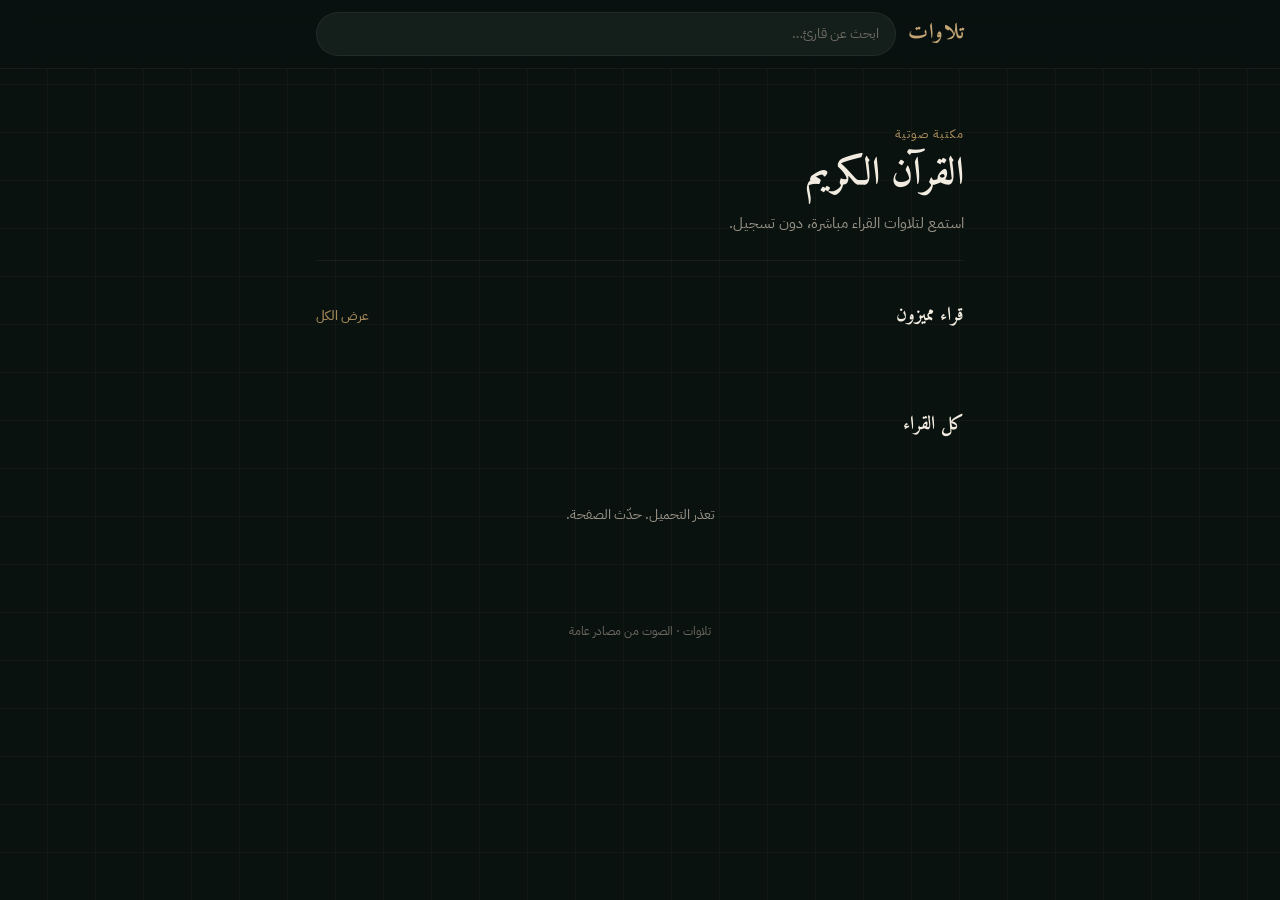
==== index.html @ 04761e1a "Add download for surahs and current track in player dock" ====
<!DOCTYPE html>
<html lang="ar" dir="rtl">
<head>
  <meta charset="UTF-8" />
  <meta name="viewport" content="width=device-width, initial-scale=1, viewport-fit=cover" />
  <title>تلاوات</title>
  <meta name="description" content="تلاوات القرآن الكريم بأصوات القراء" />
  <meta name="theme-color" content="#0a1210" />
  <meta name="apple-mobile-web-app-capable" content="yes" />
  <link rel="preconnect" href="https://fonts.googleapis.com" />
  <link rel="preconnect" href="https://fonts.gstatic.com" crossorigin />
  <link href="https://fonts.googleapis.com/css2?family=Amiri:wght@400;700&family=IBM+Plex+Sans+Arabic:wght@400;500;600;700&display=swap" rel="stylesheet" />
  <link rel="stylesheet" href="styles.css" />
</head>
<body>
  <div class="pattern" aria-hidden="true"></div>

  <header class="top">
    <div class="top-inner">
      <a class="brand" href="index.html">تلاوات</a>
      <form class="top-search" id="search-form" action="#" onsubmit="return false;">
        <input id="q" type="search" placeholder="ابحث عن قارئ…" autocomplete="off" enterkeyhint="search" />
      </form>
    </div>
  </header>

  <main class="wrap">
    <section class="intro">
      <p class="eyebrow">مكتبة صوتية</p>
      <h1>القرآن الكريم</h1>
      <p class="lede">استمع لتلاوات القراء مباشرة، دون تسجيل.</p>
    </section>

    <section class="section" id="sheikhs">
      <div class="section-head">
        <h2>قراء مميزون</h2>
        <a class="more" href="#all">عرض الكل</a>
      </div>
      <div class="reciters-row" id="famous-row"></div>
    </section>

    <section class="section section-all" id="all">
      <div class="section-head">
        <h2>كل القراء</h2>
        <span class="count" id="result-count"></span>
      </div>
      <div id="letters" class="letters"></div>
      <div id="grid" class="grid"></div>
      <p id="empty" class="empty" hidden>لا يوجد قارئ بهذا الاسم.</p>
      <p id="loading" class="loading">جارٍ التحميل…</p>
    </section>
  </main>

  <footer class="foot">
    <p>تلاوات · الصوت من مصادر عامة</p>
  </footer>

  <nav class="bottom-nav" aria-label="التنقل">
    <a href="index.html" class="on">الرئيسية</a>
    <a href="#sheikhs">المشايخ</a>
    <a href="#all">القراء</a>
  </nav>

  <div class="dock" id="dock" hidden>
    <div class="dock-inner">
      <div class="dock-info">
        <div class="dock-meta">
          <strong id="dock-title">—</strong>
          <span id="dock-sub">—</span>
        </div>
        <button type="button" id="dock-close" class="dock-x" aria-label="إغلاق">×</button>
      </div>
      <input id="dock-seek" type="range" min="0" max="1000" value="0" aria-label="التقدم" />
      <div class="dock-times">
        <span id="dock-cur">٠:٠٠</span>
        <span id="dock-dur">٠:٠٠</span>
      </div>
      <div class="dock-controls">
        <button type="button" id="dock-dl" aria-label="تنزيل" title="تنزيل">↓</button>
        <button type="button" id="dock-prev" aria-label="السابق">‹</button>
        <button type="button" id="dock-play" class="dock-play" aria-label="تشغيل">▶</button>
        <button type="button" id="dock-next" aria-label="التالي">›</button>
      </div>
    </div>
  </div>

  <script src="app.js"></script>
</body>
</html>
---- styles.css ----
/* ─────────────────────────────────────────────
   تلاوات — نظام التصميم
   خلفية فحمية زمردية · ذهب مطفي · عاجي دافئ
───────────────────────────────────────────── */
:root {
  --bg: #0a1210;
  --bg-elevated: #0f1815;
  --surface: #141f1b;
  --surface-hover: #1a2822;
  --line: rgba(196, 165, 116, 0.12);
  --line-soft: rgba(242, 235, 224, 0.06);

  --text: #f2ebe0;
  --text-muted: #9a9488;
  --text-faint: #6e6a62;

  --gold: #c4a574;
  --gold-soft: #a68958;
  --gold-dim: rgba(196, 165, 116, 0.16);
  --gold-glow: rgba(196, 165, 116, 0.28);

  --success: #3d8b6e;

  --space-1: 4px;
  --space-2: 8px;
  --space-3: 12px;
  --space-4: 16px;
  --space-5: 24px;
  --space-6: 32px;
  --space-7: 48px;

  --radius-sm: 6px;
  --radius: 10px;
  --radius-lg: 14px;
  --radius-full: 999px;

  --font-display: "Amiri", "Times New Roman", serif;
  --font-body: "IBM Plex Sans Arabic", "Segoe UI", Tahoma, sans-serif;

  --max: 680px;
  --ease: cubic-bezier(0.25, 0.1, 0.25, 1);
  --dur: 0.22s;
}

*, *::before, *::after { box-sizing: border-box; margin: 0; padding: 0; }
html { scroll-behavior: smooth; }
body {
  font-family: var(--font-body);
  background: var(--bg);
  color: var(--text);
  line-height: 1.55;
  min-height: 100vh;
  padding-bottom: 76px;
  -webkit-font-smoothing: antialiased;
  -webkit-tap-highlight-color: transparent;
}
a { color: inherit; text-decoration: none; }
button, input { font: inherit; color: inherit; }
img { max-width: 100%; display: block; }
button { cursor: pointer; }

.pattern {
  position: fixed;
  inset: 0;
  pointer-events: none;
  z-index: 0;
  opacity: 0.045;
  background-image:
    repeating-linear-gradient(
      0deg,
      transparent,
      transparent 47px,
      var(--gold) 47px,
      var(--gold) 48px
    ),
    repeating-linear-gradient(
      90deg,
      transparent,
      transparent 47px,
      var(--gold) 47px,
      var(--gold) 48px
    );
}

.top {
  position: sticky;
  top: 0;
  z-index: 50;
  background: rgba(10, 18, 16, 0.88);
  backdrop-filter: blur(14px);
  -webkit-backdrop-filter: blur(14px);
  border-bottom: 1px solid var(--line-soft);
}
.top-inner {
  max-width: var(--max);
  margin: 0 auto;
  padding: var(--space-3) var(--space-4);
  display: flex;
  align-items: center;
  gap: var(--space-3);
  position: relative;
  z-index: 1;
}
.brand {
  font-family: var(--font-display);
  font-size: 1.35rem;
  font-weight: 700;
  color: var(--gold);
  letter-spacing: 0.02em;
  flex-shrink: 0;
  transition: color var(--dur) var(--ease);
}
.brand:hover { color: var(--text); }

.top-search { flex: 1; min-width: 0; }
.top-search input {
  width: 100%;
  background: var(--surface);
  border: 1px solid var(--line-soft);
  border-radius: var(--radius-full);
  padding: 10px 16px;
  font-size: 0.88rem;
  outline: none;
  color: var(--text);
  transition: border-color var(--dur) var(--ease);
}
.top-search input::placeholder { color: var(--text-faint); }
.top-search input:focus {
  border-color: var(--gold-soft);
}

.wrap {
  max-width: var(--max);
  margin: 0 auto;
  padding: 0 var(--space-4);
  position: relative;
  z-index: 1;
}

.intro {
  padding: var(--space-7) 0 var(--space-5);
  border-bottom: 1px solid var(--line-soft);
  margin-bottom: var(--space-2);
}
.eyebrow {
  font-size: 0.75rem;
  font-weight: 500;
  letter-spacing: 0.08em;
  color: var(--gold-soft);
  margin-bottom: var(--space-2);
  text-transform: uppercase;
}
.intro h1 {
  font-family: var(--font-display);
  font-size: clamp(1.85rem, 6vw, 2.4rem);
  font-weight: 700;
  line-height: 1.25;
  color: var(--text);
  margin-bottom: var(--space-3);
}
.lede {
  font-size: 0.95rem;
  color: var(--text-muted);
  max-width: 22rem;
  line-height: 1.6;
}

.section {
  padding: var(--space-6) 0 var(--space-4);
}
.section-head {
  display: flex;
  align-items: baseline;
  justify-content: space-between;
  gap: var(--space-3);
  margin-bottom: var(--space-4);
}
.section-head h2 {
  font-family: var(--font-display);
  font-size: 1.2rem;
  font-weight: 700;
  color: var(--text);
}
.section-head .more {
  font-size: 0.8rem;
  font-weight: 500;
  color: var(--gold-soft);
  border-bottom: 1px solid transparent;
  transition: border-color var(--dur) var(--ease), color var(--dur) var(--ease);
}
.section-head .more:hover {
  color: var(--gold);
  border-bottom-color: var(--gold);
}
.section-head .count {
  font-size: 0.8rem;
  color: var(--text-faint);
  font-weight: 500;
}

.reciters-row {
  display: flex;
  gap: var(--space-4);
  overflow-x: auto;
  padding: var(--space-1) 0 var(--space-3);
  -webkit-overflow-scrolling: touch;
  scrollbar-width: none;
}
.reciters-row::-webkit-scrollbar { display: none; }

.reciter-card {
  flex: 0 0 auto;
  width: 96px;
  text-align: center;
  transition: transform var(--dur) var(--ease);
}
.reciter-card:hover { transform: translateY(-2px); }

.reciter-avatar {
  width: 80px;
  height: 80px;
  border-radius: 50%;
  margin: 0 auto var(--space-2);
  overflow: hidden;
  background: var(--surface);
  border: 1.5px solid var(--line);
  box-shadow: 0 0 0 3px var(--gold-dim);
}
.reciter-avatar img {
  width: 100%;
  height: 100%;
  object-fit: cover;
}
.reciter-card strong {
  display: block;
  font-size: 0.78rem;
  font-weight: 600;
  line-height: 1.3;
  color: var(--text);
}
.reciter-card span {
  display: block;
  font-size: 0.68rem;
  color: var(--text-faint);
  margin-top: 2px;
}
.play-mini { display: none; }

.grid {
  display: flex;
  flex-direction: column;
  gap: 1px;
}
.card {
  display: flex;
  align-items: center;
  gap: var(--space-3);
  padding: var(--space-3) var(--space-2);
  border-radius: var(--radius);
  transition: background var(--dur) var(--ease);
}
.card:hover,
.card:active {
  background: var(--surface);
}
.card-avatar {
  width: 46px;
  height: 46px;
  border-radius: 50%;
  overflow: hidden;
  flex-shrink: 0;
  background: var(--surface);
  border: 1px solid var(--line);
}
.card-avatar img {
  width: 100%;
  height: 100%;
  object-fit: cover;
}
.card strong {
  display: block;
  font-size: 0.92rem;
  font-weight: 600;
  line-height: 1.3;
  color: var(--text);
}
.card span {
  font-size: 0.74rem;
  color: var(--text-faint);
}

.letters {
  display: flex;
  flex-wrap: wrap;
  gap: var(--space-1);
  margin-bottom: var(--space-4);
}
.letters button {
  min-width: 34px;
  height: 34px;
  padding: 0 10px;
  border-radius: var(--radius-sm);
  border: 0;
  background: transparent;
  color: var(--text-muted);
  font-size: 0.84rem;
  font-weight: 500;
  transition: background var(--dur) var(--ease), color var(--dur) var(--ease);
}
.letters button.on {
  background: var(--gold-dim);
  color: var(--gold);
}
.letters button:hover:not(.on) {
  background: var(--surface);
  color: var(--text);
}

.foot {
  text-align: center;
  padding: var(--space-7) var(--space-4) var(--space-5);
  color: var(--text-faint);
  font-size: 0.76rem;
  position: relative;
  z-index: 1;
}

.bottom-nav {
  position: fixed;
  inset-inline: 0;
  bottom: 0;
  z-index: 40;
  display: flex;
  background: rgba(10, 18, 16, 0.94);
  backdrop-filter: blur(14px);
  -webkit-backdrop-filter: blur(14px);
  border-top: 1px solid var(--line-soft);
  padding: 10px 0 max(10px, env(safe-area-inset-bottom));
}
.bottom-nav a {
  flex: 1;
  text-align: center;
  font-size: 0.74rem;
  font-weight: 500;
  color: var(--text-faint);
  padding: 6px;
  transition: color var(--dur) var(--ease);
}
.bottom-nav a.on { color: var(--gold); }

.dock {
  position: fixed;
  inset-inline: 0;
  bottom: 0;
  z-index: 60;
  background: var(--bg-elevated);
  border-top: 1px solid var(--line);
  padding: var(--space-3) var(--space-4) max(var(--space-3), env(safe-area-inset-bottom));
}
.dock[hidden] { display: none !important; }
body.has-dock { padding-bottom: 148px; }
body.has-dock .bottom-nav { display: none; }

.dock-inner {
  max-width: 480px;
  margin: 0 auto;
  display: grid;
  gap: 6px;
}
.dock-info {
  display: flex;
  align-items: center;
  gap: var(--space-3);
}
.dock-meta { flex: 1; min-width: 0; }
.dock-meta strong {
  display: block;
  font-size: 0.88rem;
  font-weight: 600;
  white-space: nowrap;
  overflow: hidden;
  text-overflow: ellipsis;
  color: var(--text);
}
.dock-meta span {
  display: block;
  font-size: 0.72rem;
  color: var(--text-muted);
  white-space: nowrap;
  overflow: hidden;
  text-overflow: ellipsis;
}
.dock-x {
  width: 28px;
  height: 28px;
  border: 0;
  border-radius: 50%;
  background: var(--surface);
  color: var(--text-muted);
  font-size: 1rem;
  display: grid;
  place-items: center;
  transition: background var(--dur) var(--ease);
}
.dock-x:hover { background: var(--surface-hover); }

#dock-seek {
  width: 100%;
  height: 3px;
  border-radius: 2px;
  appearance: none;
  background: rgba(242, 235, 224, 0.1);
  outline: none;
  cursor: pointer;
}
#dock-seek::-webkit-slider-thumb {
  appearance: none;
  width: 12px;
  height: 12px;
  border-radius: 50%;
  background: var(--gold);
  box-shadow: 0 0 0 3px var(--gold-dim);
}
.dock-times {
  display: flex;
  justify-content: space-between;
  font-size: 0.66rem;
  color: var(--text-faint);
}
.dock-controls {
  display: flex;
  align-items: center;
  justify-content: center;
  gap: 22px;
  padding-top: 2px;
}
.dock-controls button {
  width: 40px;
  height: 40px;
  border: 0;
  border-radius: 50%;
  background: transparent;
  color: var(--text);
  font-size: 1.25rem;
  display: grid;
  place-items: center;
  transition: color var(--dur) var(--ease);
}
.dock-controls button:hover { color: var(--gold); }
.dock-controls .dock-play {
  width: 50px;
  height: 50px;
  background: var(--gold);
  color: var(--bg);
  font-size: 1rem;
  font-weight: 700;
  box-shadow: 0 2px 12px var(--gold-glow);
}
.dock-controls .dock-play:hover {
  background: var(--text);
}

.loading, .empty {
  text-align: center;
  padding: var(--space-6) var(--space-3);
  color: var(--text-muted);
  font-size: 0.88rem;
}

body.page-reciter {
  background: var(--bg);
  color: var(--text);
  padding-bottom: 80px;
}
body.page-reciter .bottom-nav a.on { color: var(--gold); }

.profile-top {
  display: flex;
  align-items: center;
  justify-content: space-between;
  padding: var(--space-2) var(--space-3);
  position: sticky;
  top: 0;
  z-index: 40;
  background: linear-gradient(180deg, var(--bg) 55%, transparent);
}
.pt-btn {
  width: 38px;
  height: 38px;
  border-radius: 50%;
  border: 1px solid var(--line-soft);
  background: var(--surface);
  color: var(--text);
  font-size: 1.1rem;
  display: grid;
  place-items: center;
  transition: border-color var(--dur) var(--ease), background var(--dur) var(--ease);
  text-decoration: none;
}
.pt-btn:hover {
  border-color: var(--gold-soft);
  background: var(--surface-hover);
}

.profile-hero {
  text-align: center;
  padding: var(--space-2) var(--space-5) var(--space-5);
  position: relative;
  z-index: 1;
}
.profile-photo {
  width: 128px;
  height: 128px;
  border-radius: 50%;
  margin: 0 auto var(--space-4);
  overflow: hidden;
  background: var(--surface);
  border: 2px solid var(--line);
  box-shadow: 0 0 0 4px var(--gold-dim);
}
.profile-photo img {
  width: 100%;
  height: 100%;
  object-fit: cover;
}
.profile-hero h1 {
  font-family: var(--font-display);
  font-size: 1.5rem;
  font-weight: 700;
  color: var(--text);
  margin-bottom: 6px;
  letter-spacing: -0.01em;
}
.profile-country {
  display: inline-flex;
  align-items: center;
  gap: 6px;
  font-size: 0.84rem;
  color: var(--text-muted);
  margin-bottom: var(--space-4);
}
.profile-country .dot {
  width: 7px;
  height: 7px;
  border-radius: 50%;
  background: var(--success);
  box-shadow: 0 0 0 3px rgba(61, 139, 110, 0.25);
}

.profile-actions {
  display: flex;
  align-items: center;
  justify-content: center;
  gap: var(--space-4);
  margin-bottom: var(--space-4);
}
.pa-btn {
  width: 44px;
  height: 44px;
  border-radius: 50%;
  border: 1px solid var(--line);
  background: transparent;
  color: var(--text-muted);
  font-size: 1.05rem;
  display: grid;
  place-items: center;
  transition: border-color var(--dur) var(--ease), color var(--dur) var(--ease), background var(--dur) var(--ease);
}
.pa-btn:hover {
  border-color: var(--gold-soft);
  color: var(--gold);
}
.pa-btn.on {
  border-color: var(--gold);
  color: var(--gold);
  background: var(--gold-dim);
}
.pa-play {
  width: 56px;
  height: 56px;
  border-radius: 50%;
  border: 0;
  background: var(--gold);
  color: var(--bg);
  font-size: 1.15rem;
  font-weight: 700;
  display: grid;
  place-items: center;
  box-shadow: 0 2px 16px var(--gold-glow);
  transition: background var(--dur) var(--ease), transform var(--dur) var(--ease);
}
.pa-play:hover {
  background: var(--text);
  transform: scale(1.04);
}
.pa-play.playing {
  background: var(--text);
  color: var(--bg);
}

.profile-bio {
  font-size: 0.84rem;
  color: var(--text-muted);
  line-height: 1.6;
  max-width: 280px;
  margin: 0 auto var(--space-3);
}
.profile-stats {
  font-size: 0.86rem;
  font-weight: 600;
  color: var(--text);
  letter-spacing: 0.01em;
}

.profile-list {
  max-width: 480px;
  margin: 0 auto;
  padding: var(--space-2) var(--space-3) var(--space-6);
  position: relative;
  z-index: 1;
}
.surah-rows {
  display: flex;
  flex-direction: column;
}
.surah-row {
  display: grid;
  grid-template-columns: 36px 1fr auto;
  align-items: center;
  gap: var(--space-3);
  padding: 13px 10px;
  border-radius: var(--radius);
  background: transparent;
  border: 0;
  width: 100%;
  text-align: start;
  color: inherit;
  transition: background var(--dur) var(--ease);
}
.surah-row:hover,
.surah-row.on {
  background: var(--surface);
}
.surah-row .sr-num {
  font-size: 0.86rem;
  font-weight: 500;
  color: var(--text-faint);
  text-align: center;
  font-variant-numeric: tabular-nums;
}
.surah-row.on .sr-num { color: var(--gold); }
.surah-row .sr-body strong {
  display: block;
  font-size: 0.94rem;
  font-weight: 600;
  color: var(--text);
}
.surah-row .sr-body em {
  display: block;
  font-style: normal;
  font-size: 0.74rem;
  color: var(--text-faint);
  margin-top: 2px;
}
.surah-row .sr-actions {
  display: flex;
  align-items: center;
}
.surah-row .sr-dl,
.surah-row .sr-more {
  width: 28px;
  height: 28px;
  border: 0;
  border-radius: 50%;
  background: transparent;
  color: var(--text-faint);
  font-size: 0.9rem;
  display: grid;
  place-items: center;
}

@media (min-width: 720px) {
  .bottom-nav { display: none; }
  body { padding-bottom: var(--space-6); }
  body.has-dock { padding-bottom: 130px; }
  .intro { padding-top: 56px; }
  .profile-photo { width: 144px; height: 144px; }
  .profile-hero h1 { font-size: 1.7rem; }
}
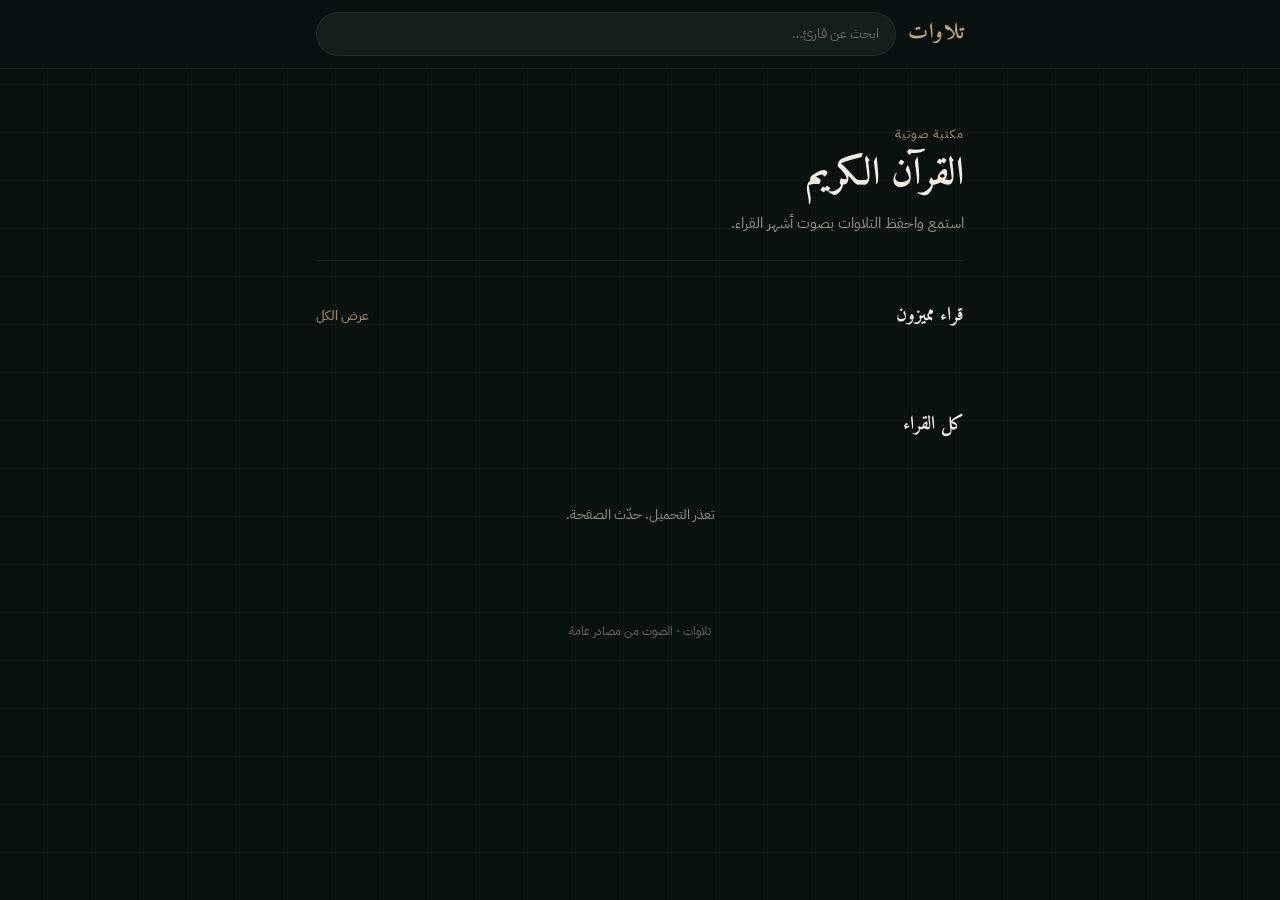
==== commit ccccb241: "Polish: tighter spacing, resume last track, refined dock and profile" ====
--- a/index.html
+++ b/index.html
@@ -28,7 +28,7 @@
     <section class="intro">
       <p class="eyebrow">مكتبة صوتية</p>
       <h1>القرآن الكريم</h1>
-      <p class="lede">استمع لتلاوات القراء مباشرة، دون تسجيل.</p>
+      <p class="lede">استمع واحفظ التلاوات بصوت أشهر القراء.</p>
     </section>
 
     <section class="section" id="sheikhs">
--- a/styles.css
+++ b/styles.css
@@ -9,18 +9,14 @@
   --surface-hover: #1a2822;
   --line: rgba(196, 165, 116, 0.12);
   --line-soft: rgba(242, 235, 224, 0.06);
-
   --text: #f2ebe0;
   --text-muted: #9a9488;
   --text-faint: #6e6a62;
-
   --gold: #c4a574;
   --gold-soft: #a68958;
   --gold-dim: rgba(196, 165, 116, 0.16);
   --gold-glow: rgba(196, 165, 116, 0.28);
-
   --success: #3d8b6e;
-
   --space-1: 4px;
   --space-2: 8px;
   --space-3: 12px;
@@ -28,15 +24,12 @@
   --space-5: 24px;
   --space-6: 32px;
   --space-7: 48px;
-
   --radius-sm: 6px;
   --radius: 10px;
   --radius-lg: 14px;
   --radius-full: 999px;
-
   --font-display: "Amiri", "Times New Roman", serif;
   --font-body: "IBM Plex Sans Arabic", "Segoe UI", Tahoma, sans-serif;
-
   --max: 680px;
   --ease: cubic-bezier(0.25, 0.1, 0.25, 1);
   --dur: 0.22s;
@@ -60,623 +53,144 @@
 button { cursor: pointer; }
 
 .pattern {
-  position: fixed;
-  inset: 0;
-  pointer-events: none;
-  z-index: 0;
-  opacity: 0.045;
+  position: fixed; inset: 0; pointer-events: none; z-index: 0; opacity: 0.045;
   background-image:
-    repeating-linear-gradient(
-      0deg,
-      transparent,
-      transparent 47px,
-      var(--gold) 47px,
-      var(--gold) 48px
-    ),
-    repeating-linear-gradient(
-      90deg,
-      transparent,
-      transparent 47px,
-      var(--gold) 47px,
-      var(--gold) 48px
-    );
+    repeating-linear-gradient(0deg, transparent, transparent 47px, var(--gold) 47px, var(--gold) 48px),
+    repeating-linear-gradient(90deg, transparent, transparent 47px, var(--gold) 47px, var(--gold) 48px);
 }
 
 .top {
-  position: sticky;
-  top: 0;
-  z-index: 50;
+  position: sticky; top: 0; z-index: 50;
   background: rgba(10, 18, 16, 0.88);
-  backdrop-filter: blur(14px);
-  -webkit-backdrop-filter: blur(14px);
+  backdrop-filter: blur(14px); -webkit-backdrop-filter: blur(14px);
   border-bottom: 1px solid var(--line-soft);
 }
 .top-inner {
-  max-width: var(--max);
-  margin: 0 auto;
+  max-width: var(--max); margin: 0 auto;
   padding: var(--space-3) var(--space-4);
-  display: flex;
-  align-items: center;
-  gap: var(--space-3);
-  position: relative;
-  z-index: 1;
+  display: flex; align-items: center; gap: var(--space-3);
+  position: relative; z-index: 1;
 }
 .brand {
-  font-family: var(--font-display);
-  font-size: 1.35rem;
-  font-weight: 700;
-  color: var(--gold);
-  letter-spacing: 0.02em;
-  flex-shrink: 0;
+  font-family: var(--font-display); font-size: 1.35rem; font-weight: 700;
+  color: var(--gold); letter-spacing: 0.02em; flex-shrink: 0;
   transition: color var(--dur) var(--ease);
 }
 .brand:hover { color: var(--text); }
-
 .top-search { flex: 1; min-width: 0; }
 .top-search input {
-  width: 100%;
-  background: var(--surface);
-  border: 1px solid var(--line-soft);
-  border-radius: var(--radius-full);
-  padding: 10px 16px;
-  font-size: 0.88rem;
-  outline: none;
-  color: var(--text);
-  transition: border-color var(--dur) var(--ease);
+  width: 100%; background: var(--surface); border: 1px solid var(--line-soft);
+  border-radius: var(--radius-full); padding: 10px 16px; font-size: 0.88rem;
+  outline: none; color: var(--text); transition: border-color var(--dur) var(--ease);
 }
 .top-search input::placeholder { color: var(--text-faint); }
-.top-search input:focus {
-  border-color: var(--gold-soft);
-}
-
-.wrap {
-  max-width: var(--max);
-  margin: 0 auto;
-  padding: 0 var(--space-4);
-  position: relative;
-  z-index: 1;
-}
-
-.intro {
-  padding: var(--space-7) 0 var(--space-5);
-  border-bottom: 1px solid var(--line-soft);
-  margin-bottom: var(--space-2);
-}
-.eyebrow {
-  font-size: 0.75rem;
-  font-weight: 500;
-  letter-spacing: 0.08em;
-  color: var(--gold-soft);
-  margin-bottom: var(--space-2);
-  text-transform: uppercase;
-}
-.intro h1 {
-  font-family: var(--font-display);
-  font-size: clamp(1.85rem, 6vw, 2.4rem);
-  font-weight: 700;
-  line-height: 1.25;
-  color: var(--text);
-  margin-bottom: var(--space-3);
-}
-.lede {
-  font-size: 0.95rem;
-  color: var(--text-muted);
-  max-width: 22rem;
-  line-height: 1.6;
-}
-
-.section {
-  padding: var(--space-6) 0 var(--space-4);
-}
-.section-head {
-  display: flex;
-  align-items: baseline;
-  justify-content: space-between;
-  gap: var(--space-3);
-  margin-bottom: var(--space-4);
-}
-.section-head h2 {
-  font-family: var(--font-display);
-  font-size: 1.2rem;
-  font-weight: 700;
-  color: var(--text);
-}
-.section-head .more {
-  font-size: 0.8rem;
-  font-weight: 500;
-  color: var(--gold-soft);
-  border-bottom: 1px solid transparent;
-  transition: border-color var(--dur) var(--ease), color var(--dur) var(--ease);
-}
-.section-head .more:hover {
-  color: var(--gold);
-  border-bottom-color: var(--gold);
-}
-.section-head .count {
-  font-size: 0.8rem;
-  color: var(--text-faint);
-  font-weight: 500;
-}
-
-.reciters-row {
-  display: flex;
-  gap: var(--space-4);
-  overflow-x: auto;
-  padding: var(--space-1) 0 var(--space-3);
-  -webkit-overflow-scrolling: touch;
-  scrollbar-width: none;
-}
+.top-search input:focus { border-color: var(--gold-soft); }
+
+.wrap { max-width: var(--max); margin: 0 auto; padding: 0 var(--space-4); position: relative; z-index: 1; }
+.intro { padding: var(--space-7) 0 var(--space-5); border-bottom: 1px solid var(--line-soft); margin-bottom: var(--space-2); }
+.eyebrow { font-size: 0.75rem; font-weight: 500; letter-spacing: 0.08em; color: var(--gold-soft); margin-bottom: var(--space-2); text-transform: uppercase; }
+.intro h1 { font-family: var(--font-display); font-size: clamp(1.85rem, 6vw, 2.4rem); font-weight: 700; line-height: 1.25; color: var(--text); margin-bottom: var(--space-3); }
+.lede { font-size: 0.95rem; color: var(--text-muted); max-width: 22rem; line-height: 1.6; }
+
+.section { padding: var(--space-6) 0 var(--space-4); }
+.section-head { display: flex; align-items: baseline; justify-content: space-between; gap: var(--space-3); margin-bottom: var(--space-4); }
+.section-head h2 { font-family: var(--font-display); font-size: 1.2rem; font-weight: 700; color: var(--text); }
+.section-head .more { font-size: 0.8rem; font-weight: 500; color: var(--gold-soft); border-bottom: 1px solid transparent; transition: border-color var(--dur) var(--ease), color var(--dur) var(--ease); }
+.section-head .more:hover { color: var(--gold); border-bottom-color: var(--gold); }
+.section-head .count { font-size: 0.8rem; color: var(--text-faint); font-weight: 500; }
+
+.reciters-row { display: flex; gap: var(--space-4); overflow-x: auto; padding: var(--space-1) 0 var(--space-3); -webkit-overflow-scrolling: touch; scrollbar-width: none; }
 .reciters-row::-webkit-scrollbar { display: none; }
-
-.reciter-card {
-  flex: 0 0 auto;
-  width: 96px;
-  text-align: center;
-  transition: transform var(--dur) var(--ease);
-}
+.reciter-card { flex: 0 0 auto; width: 96px; text-align: center; transition: transform var(--dur) var(--ease); }
 .reciter-card:hover { transform: translateY(-2px); }
-
-.reciter-avatar {
-  width: 80px;
-  height: 80px;
-  border-radius: 50%;
-  margin: 0 auto var(--space-2);
-  overflow: hidden;
-  background: var(--surface);
-  border: 1.5px solid var(--line);
-  box-shadow: 0 0 0 3px var(--gold-dim);
-}
-.reciter-avatar img {
-  width: 100%;
-  height: 100%;
-  object-fit: cover;
-}
-.reciter-card strong {
-  display: block;
-  font-size: 0.78rem;
-  font-weight: 600;
-  line-height: 1.3;
-  color: var(--text);
-}
-.reciter-card span {
-  display: block;
-  font-size: 0.68rem;
-  color: var(--text-faint);
-  margin-top: 2px;
-}
+.reciter-avatar { width: 80px; height: 80px; border-radius: 50%; margin: 0 auto var(--space-2); overflow: hidden; background: var(--surface); border: 1.5px solid var(--line); box-shadow: 0 0 0 3px var(--gold-dim); }
+.reciter-avatar img { width: 100%; height: 100%; object-fit: cover; }
+.reciter-card strong { display: block; font-size: 0.78rem; font-weight: 600; line-height: 1.3; color: var(--text); }
+.reciter-card span { display: block; font-size: 0.68rem; color: var(--text-faint); margin-top: 2px; }
 .play-mini { display: none; }
 
-.grid {
-  display: flex;
-  flex-direction: column;
-  gap: 1px;
-}
-.card {
-  display: flex;
-  align-items: center;
-  gap: var(--space-3);
-  padding: var(--space-3) var(--space-2);
-  border-radius: var(--radius);
-  transition: background var(--dur) var(--ease);
-}
-.card:hover,
-.card:active {
-  background: var(--surface);
-}
-.card-avatar {
-  width: 46px;
-  height: 46px;
-  border-radius: 50%;
-  overflow: hidden;
-  flex-shrink: 0;
-  background: var(--surface);
-  border: 1px solid var(--line);
-}
-.card-avatar img {
-  width: 100%;
-  height: 100%;
-  object-fit: cover;
-}
-.card strong {
-  display: block;
-  font-size: 0.92rem;
-  font-weight: 600;
-  line-height: 1.3;
-  color: var(--text);
-}
-.card span {
-  font-size: 0.74rem;
-  color: var(--text-faint);
-}
-
-.letters {
-  display: flex;
-  flex-wrap: wrap;
-  gap: var(--space-1);
-  margin-bottom: var(--space-4);
-}
-.letters button {
-  min-width: 34px;
-  height: 34px;
-  padding: 0 10px;
-  border-radius: var(--radius-sm);
-  border: 0;
-  background: transparent;
-  color: var(--text-muted);
-  font-size: 0.84rem;
-  font-weight: 500;
-  transition: background var(--dur) var(--ease), color var(--dur) var(--ease);
-}
-.letters button.on {
-  background: var(--gold-dim);
-  color: var(--gold);
-}
-.letters button:hover:not(.on) {
-  background: var(--surface);
-  color: var(--text);
-}
-
-.foot {
-  text-align: center;
-  padding: var(--space-7) var(--space-4) var(--space-5);
-  color: var(--text-faint);
-  font-size: 0.76rem;
-  position: relative;
-  z-index: 1;
-}
-
-.bottom-nav {
-  position: fixed;
-  inset-inline: 0;
-  bottom: 0;
-  z-index: 40;
-  display: flex;
-  background: rgba(10, 18, 16, 0.94);
-  backdrop-filter: blur(14px);
-  -webkit-backdrop-filter: blur(14px);
-  border-top: 1px solid var(--line-soft);
-  padding: 10px 0 max(10px, env(safe-area-inset-bottom));
-}
-.bottom-nav a {
-  flex: 1;
-  text-align: center;
-  font-size: 0.74rem;
-  font-weight: 500;
-  color: var(--text-faint);
-  padding: 6px;
-  transition: color var(--dur) var(--ease);
-}
+.grid { display: flex; flex-direction: column; gap: 1px; }
+.card { display: flex; align-items: center; gap: var(--space-3); padding: var(--space-3) var(--space-2); border-radius: var(--radius); transition: background var(--dur) var(--ease); }
+.card:hover, .card:active { background: var(--surface); }
+.card-avatar { width: 46px; height: 46px; border-radius: 50%; overflow: hidden; flex-shrink: 0; background: var(--surface); border: 1px solid var(--line); }
+.card-avatar img { width: 100%; height: 100%; object-fit: cover; }
+.card strong { display: block; font-size: 0.92rem; font-weight: 600; line-height: 1.3; color: var(--text); }
+.card span { font-size: 0.74rem; color: var(--text-faint); }
+
+.letters { display: flex; flex-wrap: wrap; gap: var(--space-1); margin-bottom: var(--space-4); }
+.letters button { min-width: 34px; height: 34px; padding: 0 10px; border-radius: var(--radius-sm); border: 0; background: transparent; color: var(--text-muted); font-size: 0.84rem; font-weight: 500; transition: background var(--dur) var(--ease), color var(--dur) var(--ease); }
+.letters button.on { background: var(--gold-dim); color: var(--gold); }
+.letters button:hover:not(.on) { background: var(--surface); color: var(--text); }
+
+.foot { text-align: center; padding: var(--space-7) var(--space-4) var(--space-5); color: var(--text-faint); font-size: 0.76rem; position: relative; z-index: 1; }
+
+.bottom-nav { position: fixed; inset-inline: 0; bottom: 0; z-index: 40; display: flex; background: rgba(10, 18, 16, 0.94); backdrop-filter: blur(14px); -webkit-backdrop-filter: blur(14px); border-top: 1px solid var(--line-soft); padding: 10px 0 max(10px, env(safe-area-inset-bottom)); }
+.bottom-nav a { flex: 1; text-align: center; font-size: 0.74rem; font-weight: 500; color: var(--text-faint); padding: 6px; transition: color var(--dur) var(--ease); }
 .bottom-nav a.on { color: var(--gold); }
 
-.dock {
-  position: fixed;
-  inset-inline: 0;
-  bottom: 0;
-  z-index: 60;
-  background: var(--bg-elevated);
-  border-top: 1px solid var(--line);
-  padding: var(--space-3) var(--space-4) max(var(--space-3), env(safe-area-inset-bottom));
-}
+.dock { position: fixed; inset-inline: 0; bottom: 0; z-index: 60; background: var(--bg-elevated); border-top: 1px solid var(--line); padding: var(--space-3) var(--space-4) max(var(--space-3), env(safe-area-inset-bottom)); }
 .dock[hidden] { display: none !important; }
 body.has-dock { padding-bottom: 148px; }
 body.has-dock .bottom-nav { display: none; }
-
-.dock-inner {
-  max-width: 480px;
-  margin: 0 auto;
-  display: grid;
-  gap: 6px;
-}
-.dock-info {
-  display: flex;
-  align-items: center;
-  gap: var(--space-3);
-}
+.dock-inner { max-width: 480px; margin: 0 auto; display: grid; gap: 6px; }
+.dock-info { display: flex; align-items: center; gap: var(--space-3); }
 .dock-meta { flex: 1; min-width: 0; }
-.dock-meta strong {
-  display: block;
-  font-size: 0.88rem;
-  font-weight: 600;
-  white-space: nowrap;
-  overflow: hidden;
-  text-overflow: ellipsis;
-  color: var(--text);
-}
-.dock-meta span {
-  display: block;
-  font-size: 0.72rem;
-  color: var(--text-muted);
-  white-space: nowrap;
-  overflow: hidden;
-  text-overflow: ellipsis;
-}
-.dock-x {
-  width: 28px;
-  height: 28px;
-  border: 0;
-  border-radius: 50%;
-  background: var(--surface);
-  color: var(--text-muted);
-  font-size: 1rem;
-  display: grid;
-  place-items: center;
-  transition: background var(--dur) var(--ease);
-}
-.dock-x:hover { background: var(--surface-hover); }
-
-#dock-seek {
-  width: 100%;
-  height: 3px;
-  border-radius: 2px;
-  appearance: none;
-  background: rgba(242, 235, 224, 0.1);
-  outline: none;
-  cursor: pointer;
-}
-#dock-seek::-webkit-slider-thumb {
-  appearance: none;
-  width: 12px;
-  height: 12px;
-  border-radius: 50%;
-  background: var(--gold);
-  box-shadow: 0 0 0 3px var(--gold-dim);
-}
-.dock-times {
-  display: flex;
-  justify-content: space-between;
-  font-size: 0.66rem;
-  color: var(--text-faint);
-}
-.dock-controls {
-  display: flex;
-  align-items: center;
-  justify-content: center;
-  gap: 22px;
-  padding-top: 2px;
-}
-.dock-controls button {
-  width: 40px;
-  height: 40px;
-  border: 0;
-  border-radius: 50%;
-  background: transparent;
-  color: var(--text);
-  font-size: 1.25rem;
-  display: grid;
-  place-items: center;
-  transition: color var(--dur) var(--ease);
-}
+.dock-meta strong { display: block; font-size: 0.88rem; font-weight: 600; white-space: nowrap; overflow: hidden; text-overflow: ellipsis; color: var(--text); }
+.dock-meta span { display: block; font-size: 0.72rem; color: var(--text-muted); white-space: nowrap; overflow: hidden; text-overflow: ellipsis; }
+.dock-x { width: 28px; height: 28px; border: 0; border-radius: 50%; background: var(--surface); color: var(--text-muted); font-size: 1rem; display: grid; place-items: center; }
+#dock-seek { width: 100%; height: 3px; border-radius: 2px; appearance: none; background: rgba(242, 235, 224, 0.1); outline: none; cursor: pointer; }
+#dock-seek::-webkit-slider-thumb { appearance: none; width: 12px; height: 12px; border-radius: 50%; background: var(--gold); box-shadow: 0 0 0 3px var(--gold-dim); }
+.dock-times { display: flex; justify-content: space-between; font-size: 0.66rem; color: var(--text-faint); }
+.dock-controls { display: flex; align-items: center; justify-content: center; gap: 22px; padding-top: 2px; }
+.dock-controls button { width: 40px; height: 40px; border: 0; border-radius: 50%; background: transparent; color: var(--text); font-size: 1.25rem; display: grid; place-items: center; transition: color var(--dur) var(--ease); }
 .dock-controls button:hover { color: var(--gold); }
-.dock-controls .dock-play {
-  width: 50px;
-  height: 50px;
-  background: var(--gold);
-  color: var(--bg);
-  font-size: 1rem;
-  font-weight: 700;
-  box-shadow: 0 2px 12px var(--gold-glow);
-}
-.dock-controls .dock-play:hover {
-  background: var(--text);
-}
-
-.loading, .empty {
-  text-align: center;
-  padding: var(--space-6) var(--space-3);
-  color: var(--text-muted);
-  font-size: 0.88rem;
-}
-
-body.page-reciter {
-  background: var(--bg);
-  color: var(--text);
-  padding-bottom: 80px;
-}
+.dock-controls .dock-play { width: 50px; height: 50px; background: var(--gold); color: var(--bg); font-size: 1rem; font-weight: 700; box-shadow: 0 2px 12px var(--gold-glow); }
+#dock-dl { color: var(--gold-soft); }
+#dock-dl:hover { color: var(--gold); }
+
+.loading, .empty { text-align: center; padding: var(--space-6) var(--space-3); color: var(--text-muted); font-size: 0.88rem; }
+
+body.page-reciter { background: var(--bg); color: var(--text); padding-bottom: 80px; }
 body.page-reciter .bottom-nav a.on { color: var(--gold); }
-
-.profile-top {
-  display: flex;
-  align-items: center;
-  justify-content: space-between;
-  padding: var(--space-2) var(--space-3);
-  position: sticky;
-  top: 0;
-  z-index: 40;
-  background: linear-gradient(180deg, var(--bg) 55%, transparent);
-}
-.pt-btn {
-  width: 38px;
-  height: 38px;
-  border-radius: 50%;
-  border: 1px solid var(--line-soft);
-  background: var(--surface);
-  color: var(--text);
-  font-size: 1.1rem;
-  display: grid;
-  place-items: center;
-  transition: border-color var(--dur) var(--ease), background var(--dur) var(--ease);
-  text-decoration: none;
-}
-.pt-btn:hover {
-  border-color: var(--gold-soft);
-  background: var(--surface-hover);
-}
-
-.profile-hero {
-  text-align: center;
-  padding: var(--space-2) var(--space-5) var(--space-5);
-  position: relative;
-  z-index: 1;
-}
-.profile-photo {
-  width: 128px;
-  height: 128px;
-  border-radius: 50%;
-  margin: 0 auto var(--space-4);
-  overflow: hidden;
-  background: var(--surface);
-  border: 2px solid var(--line);
-  box-shadow: 0 0 0 4px var(--gold-dim);
-}
-.profile-photo img {
-  width: 100%;
-  height: 100%;
-  object-fit: cover;
-}
-.profile-hero h1 {
-  font-family: var(--font-display);
-  font-size: 1.5rem;
-  font-weight: 700;
-  color: var(--text);
-  margin-bottom: 6px;
-  letter-spacing: -0.01em;
-}
-.profile-country {
-  display: inline-flex;
-  align-items: center;
-  gap: 6px;
-  font-size: 0.84rem;
-  color: var(--text-muted);
-  margin-bottom: var(--space-4);
-}
-.profile-country .dot {
-  width: 7px;
-  height: 7px;
-  border-radius: 50%;
-  background: var(--success);
-  box-shadow: 0 0 0 3px rgba(61, 139, 110, 0.25);
-}
-
-.profile-actions {
-  display: flex;
-  align-items: center;
-  justify-content: center;
-  gap: var(--space-4);
-  margin-bottom: var(--space-4);
-}
-.pa-btn {
-  width: 44px;
-  height: 44px;
-  border-radius: 50%;
-  border: 1px solid var(--line);
-  background: transparent;
-  color: var(--text-muted);
-  font-size: 1.05rem;
-  display: grid;
-  place-items: center;
-  transition: border-color var(--dur) var(--ease), color var(--dur) var(--ease), background var(--dur) var(--ease);
-}
-.pa-btn:hover {
-  border-color: var(--gold-soft);
-  color: var(--gold);
-}
-.pa-btn.on {
-  border-color: var(--gold);
-  color: var(--gold);
-  background: var(--gold-dim);
-}
-.pa-play {
-  width: 56px;
-  height: 56px;
-  border-radius: 50%;
-  border: 0;
-  background: var(--gold);
-  color: var(--bg);
-  font-size: 1.15rem;
-  font-weight: 700;
-  display: grid;
-  place-items: center;
-  box-shadow: 0 2px 16px var(--gold-glow);
-  transition: background var(--dur) var(--ease), transform var(--dur) var(--ease);
-}
-.pa-play:hover {
-  background: var(--text);
-  transform: scale(1.04);
-}
-.pa-play.playing {
-  background: var(--text);
-  color: var(--bg);
-}
-
-.profile-bio {
-  font-size: 0.84rem;
-  color: var(--text-muted);
-  line-height: 1.6;
-  max-width: 280px;
-  margin: 0 auto var(--space-3);
-}
-.profile-stats {
-  font-size: 0.86rem;
-  font-weight: 600;
-  color: var(--text);
-  letter-spacing: 0.01em;
-}
-
-.profile-list {
-  max-width: 480px;
-  margin: 0 auto;
-  padding: var(--space-2) var(--space-3) var(--space-6);
-  position: relative;
-  z-index: 1;
-}
-.surah-rows {
-  display: flex;
-  flex-direction: column;
-}
+.profile-top { display: flex; align-items: center; justify-content: space-between; padding: var(--space-2) var(--space-3); position: sticky; top: 0; z-index: 40; background: linear-gradient(180deg, var(--bg) 55%, transparent); }
+.pt-btn { width: 38px; height: 38px; border-radius: 50%; border: 1px solid var(--line-soft); background: var(--surface); color: var(--text); font-size: 1.1rem; display: grid; place-items: center; text-decoration: none; }
+.profile-hero { text-align: center; padding: var(--space-2) var(--space-5) var(--space-5); position: relative; z-index: 1; }
+.profile-photo { width: 128px; height: 128px; border-radius: 50%; margin: 0 auto var(--space-4); overflow: hidden; background: var(--surface); border: 2px solid var(--line); box-shadow: 0 0 0 4px var(--gold-dim); }
+.profile-photo img { width: 100%; height: 100%; object-fit: cover; }
+.profile-hero h1 { font-family: var(--font-display); font-size: 1.5rem; font-weight: 700; color: var(--text); margin-bottom: 6px; }
+.profile-country { display: inline-flex; align-items: center; gap: 6px; font-size: 0.84rem; color: var(--text-muted); margin-bottom: var(--space-4); }
+.profile-country .dot { width: 7px; height: 7px; border-radius: 50%; background: var(--success); box-shadow: 0 0 0 3px rgba(61, 139, 110, 0.25); }
+.profile-actions { display: flex; align-items: center; justify-content: center; gap: var(--space-4); margin-bottom: var(--space-4); }
+.pa-btn { width: 44px; height: 44px; border-radius: 50%; border: 1px solid var(--line); background: transparent; color: var(--text-muted); font-size: 1.05rem; display: grid; place-items: center; }
+.pa-btn.on { border-color: var(--gold); color: var(--gold); background: var(--gold-dim); }
+.pa-play { width: 56px; height: 56px; border-radius: 50%; border: 0; background: var(--gold); color: var(--bg); font-size: 1.15rem; font-weight: 700; display: grid; place-items: center; box-shadow: 0 2px 16px var(--gold-glow); }
+.pa-play.playing { background: var(--text); color: var(--bg); }
+.profile-bio { font-size: 0.84rem; color: var(--text-muted); line-height: 1.6; max-width: 280px; margin: 0 auto var(--space-3); }
+.profile-stats { font-size: 0.86rem; font-weight: 600; color: var(--text); }
+
+.profile-list { max-width: 480px; margin: 0 auto; padding: var(--space-2) var(--space-3) var(--space-6); position: relative; z-index: 1; }
+.surah-rows { display: flex; flex-direction: column; }
 .surah-row {
-  display: grid;
-  grid-template-columns: 36px 1fr auto;
-  align-items: center;
-  gap: var(--space-3);
-  padding: 13px 10px;
-  border-radius: var(--radius);
-  background: transparent;
-  border: 0;
-  width: 100%;
-  text-align: start;
-  color: inherit;
-  transition: background var(--dur) var(--ease);
-}
-.surah-row:hover,
-.surah-row.on {
-  background: var(--surface);
-}
-.surah-row .sr-num {
-  font-size: 0.86rem;
-  font-weight: 500;
-  color: var(--text-faint);
-  text-align: center;
-  font-variant-numeric: tabular-nums;
-}
+  display: grid; grid-template-columns: 36px 1fr auto; align-items: center; gap: var(--space-3);
+  padding: 13px 10px; border-radius: var(--radius); background: transparent; border: 0; width: 100%;
+  text-align: start; color: inherit; cursor: pointer; transition: background var(--dur) var(--ease);
+}
+.surah-row:hover, .surah-row.on { background: var(--surface); }
+.surah-row .sr-num { font-size: 0.86rem; font-weight: 500; color: var(--text-faint); text-align: center; }
 .surah-row.on .sr-num { color: var(--gold); }
-.surah-row .sr-body strong {
-  display: block;
-  font-size: 0.94rem;
-  font-weight: 600;
-  color: var(--text);
-}
-.surah-row .sr-body em {
-  display: block;
-  font-style: normal;
-  font-size: 0.74rem;
-  color: var(--text-faint);
-  margin-top: 2px;
-}
-.surah-row .sr-actions {
-  display: flex;
-  align-items: center;
-}
-.surah-row .sr-dl,
-.surah-row .sr-more {
-  width: 28px;
-  height: 28px;
-  border: 0;
-  border-radius: 50%;
-  background: transparent;
-  color: var(--text-faint);
-  font-size: 0.9rem;
-  display: grid;
-  place-items: center;
+.surah-row .sr-body strong { display: block; font-size: 0.94rem; font-weight: 600; color: var(--text); }
+.surah-row .sr-body em { display: block; font-style: normal; font-size: 0.74rem; color: var(--text-faint); margin-top: 2px; }
+.surah-row .sr-actions { display: flex; align-items: center; }
+
+.sr-dl {
+  width: 34px; height: 34px; border-radius: 50%;
+  border: 1px solid var(--line); background: transparent;
+  color: var(--gold-soft); font-size: 1rem; font-weight: 600;
+  display: grid; place-items: center; text-decoration: none;
+  transition: background var(--dur) var(--ease), color var(--dur) var(--ease), border-color var(--dur) var(--ease);
+}
+.sr-dl:hover {
+  background: var(--gold-dim); color: var(--gold); border-color: var(--gold-soft);
 }
 
 @media (min-width: 720px) {
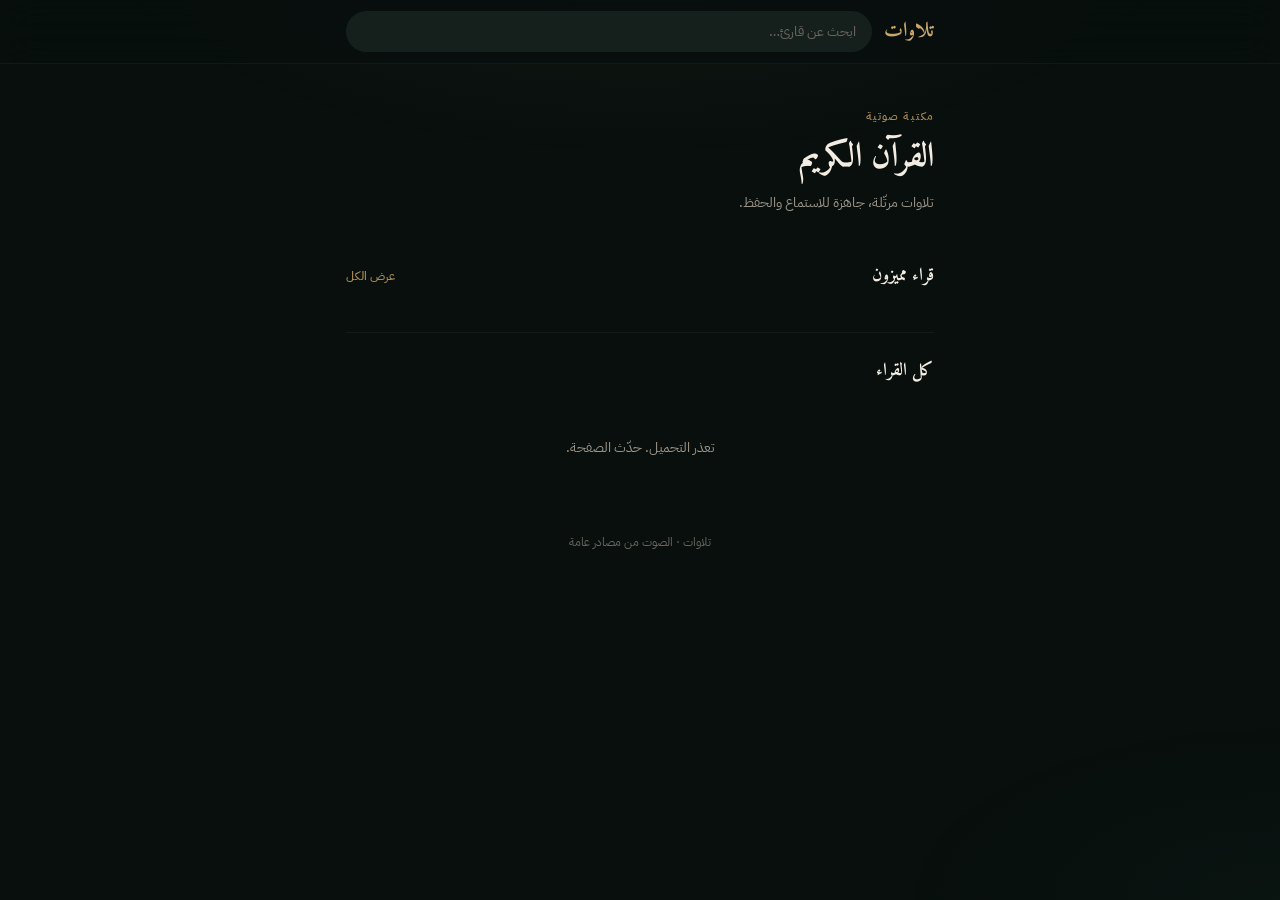
==== commit 2eb12def: "Handcrafted UI: floating dock, ambient glow, active surah accent, tighter type" ====
--- a/index.html
+++ b/index.html
@@ -5,7 +5,7 @@
   <meta name="viewport" content="width=device-width, initial-scale=1, viewport-fit=cover" />
   <title>تلاوات</title>
   <meta name="description" content="تلاوات القرآن الكريم بأصوات القراء" />
-  <meta name="theme-color" content="#0a1210" />
+  <meta name="theme-color" content="#080f0d" />
   <meta name="apple-mobile-web-app-capable" content="yes" />
   <link rel="preconnect" href="https://fonts.googleapis.com" />
   <link rel="preconnect" href="https://fonts.gstatic.com" crossorigin />
@@ -28,7 +28,7 @@
     <section class="intro">
       <p class="eyebrow">مكتبة صوتية</p>
       <h1>القرآن الكريم</h1>
-      <p class="lede">استمع واحفظ التلاوات بصوت أشهر القراء.</p>
+      <p class="lede">تلاوات مرتّلة، جاهزة للاستماع والحفظ.</p>
     </section>
 
     <section class="section" id="sheikhs">
--- a/styles.css
+++ b/styles.css
@@ -1,203 +1,460 @@
-/* ─────────────────────────────────────────────
-   تلاوات — نظام التصميم
-   خلفية فحمية زمردية · ذهب مطفي · عاجي دافئ
-───────────────────────────────────────────── */
+/* تلاوات — handcrafted polish */
 :root {
-  --bg: #0a1210;
-  --bg-elevated: #0f1815;
-  --surface: #141f1b;
-  --surface-hover: #1a2822;
-  --line: rgba(196, 165, 116, 0.12);
-  --line-soft: rgba(242, 235, 224, 0.06);
-  --text: #f2ebe0;
-  --text-muted: #9a9488;
-  --text-faint: #6e6a62;
-  --gold: #c4a574;
-  --gold-soft: #a68958;
-  --gold-dim: rgba(196, 165, 116, 0.16);
-  --gold-glow: rgba(196, 165, 116, 0.28);
-  --success: #3d8b6e;
-  --space-1: 4px;
-  --space-2: 8px;
-  --space-3: 12px;
-  --space-4: 16px;
-  --space-5: 24px;
-  --space-6: 32px;
-  --space-7: 48px;
-  --radius-sm: 6px;
-  --radius: 10px;
-  --radius-lg: 14px;
-  --radius-full: 999px;
-  --font-display: "Amiri", "Times New Roman", serif;
-  --font-body: "IBM Plex Sans Arabic", "Segoe UI", Tahoma, sans-serif;
-  --max: 680px;
-  --ease: cubic-bezier(0.25, 0.1, 0.25, 1);
-  --dur: 0.22s;
+  --bg: #080f0d;
+  --bg-2: #0c1512;
+  --elev: #101a16;
+  --surface: #15201c;
+  --surface-2: #1b2823;
+  --line: rgba(196, 165, 116, 0.13);
+  --line-2: rgba(242, 235, 224, 0.05);
+  --text: #f3ece3;
+  --muted: #9b9589;
+  --faint: #6a665f;
+  --gold: #c9a86c;
+  --gold-2: #a88b55;
+  --gold-soft: rgba(201, 168, 108, 0.14);
+  --gold-glow: rgba(201, 168, 108, 0.28);
+  --green: #3d8b6e;
+  --r: 12px;
+  --r-sm: 8px;
+  --font-d: "Amiri", Georgia, serif;
+  --font-b: "IBM Plex Sans Arabic", system-ui, sans-serif;
+  --max: 620px;
+  --t: 0.18s ease;
 }
 
 *, *::before, *::after { box-sizing: border-box; margin: 0; padding: 0; }
 html { scroll-behavior: smooth; }
 body {
-  font-family: var(--font-body);
+  font-family: var(--font-b);
   background: var(--bg);
   color: var(--text);
   line-height: 1.55;
   min-height: 100vh;
-  padding-bottom: 76px;
+  padding-bottom: 70px;
   -webkit-font-smoothing: antialiased;
   -webkit-tap-highlight-color: transparent;
 }
 a { color: inherit; text-decoration: none; }
-button, input { font: inherit; color: inherit; }
+button, input { font: inherit; color: inherit; border: 0; background: none; }
 img { max-width: 100%; display: block; }
 button { cursor: pointer; }
 
 .pattern {
-  position: fixed; inset: 0; pointer-events: none; z-index: 0; opacity: 0.045;
-  background-image:
-    repeating-linear-gradient(0deg, transparent, transparent 47px, var(--gold) 47px, var(--gold) 48px),
-    repeating-linear-gradient(90deg, transparent, transparent 47px, var(--gold) 47px, var(--gold) 48px);
+  position: fixed; inset: 0; pointer-events: none; z-index: 0;
+  background:
+    radial-gradient(ellipse 80% 50% at 50% -10%, rgba(201, 168, 108, 0.07), transparent 55%),
+    radial-gradient(ellipse 60% 40% at 100% 100%, rgba(61, 139, 110, 0.04), transparent 50%);
 }
 
 .top {
   position: sticky; top: 0; z-index: 50;
-  background: rgba(10, 18, 16, 0.88);
-  backdrop-filter: blur(14px); -webkit-backdrop-filter: blur(14px);
-  border-bottom: 1px solid var(--line-soft);
+  background: rgba(8, 15, 13, 0.86);
+  backdrop-filter: blur(18px) saturate(1.2);
+  -webkit-backdrop-filter: blur(18px) saturate(1.2);
+  border-bottom: 1px solid var(--line-2);
 }
 .top-inner {
   max-width: var(--max); margin: 0 auto;
-  padding: var(--space-3) var(--space-4);
-  display: flex; align-items: center; gap: var(--space-3);
+  padding: 11px 16px;
+  display: flex; align-items: center; gap: 12px;
   position: relative; z-index: 1;
 }
 .brand {
-  font-family: var(--font-display); font-size: 1.35rem; font-weight: 700;
-  color: var(--gold); letter-spacing: 0.02em; flex-shrink: 0;
-  transition: color var(--dur) var(--ease);
-}
-.brand:hover { color: var(--text); }
+  font-family: var(--font-d);
+  font-size: 1.28rem; font-weight: 700;
+  color: var(--gold);
+  flex-shrink: 0;
+  letter-spacing: 0.01em;
+}
 .top-search { flex: 1; min-width: 0; }
 .top-search input {
-  width: 100%; background: var(--surface); border: 1px solid var(--line-soft);
-  border-radius: var(--radius-full); padding: 10px 16px; font-size: 0.88rem;
-  outline: none; color: var(--text); transition: border-color var(--dur) var(--ease);
-}
-.top-search input::placeholder { color: var(--text-faint); }
-.top-search input:focus { border-color: var(--gold-soft); }
-
-.wrap { max-width: var(--max); margin: 0 auto; padding: 0 var(--space-4); position: relative; z-index: 1; }
-.intro { padding: var(--space-7) 0 var(--space-5); border-bottom: 1px solid var(--line-soft); margin-bottom: var(--space-2); }
-.eyebrow { font-size: 0.75rem; font-weight: 500; letter-spacing: 0.08em; color: var(--gold-soft); margin-bottom: var(--space-2); text-transform: uppercase; }
-.intro h1 { font-family: var(--font-display); font-size: clamp(1.85rem, 6vw, 2.4rem); font-weight: 700; line-height: 1.25; color: var(--text); margin-bottom: var(--space-3); }
-.lede { font-size: 0.95rem; color: var(--text-muted); max-width: 22rem; line-height: 1.6; }
-
-.section { padding: var(--space-6) 0 var(--space-4); }
-.section-head { display: flex; align-items: baseline; justify-content: space-between; gap: var(--space-3); margin-bottom: var(--space-4); }
-.section-head h2 { font-family: var(--font-display); font-size: 1.2rem; font-weight: 700; color: var(--text); }
-.section-head .more { font-size: 0.8rem; font-weight: 500; color: var(--gold-soft); border-bottom: 1px solid transparent; transition: border-color var(--dur) var(--ease), color var(--dur) var(--ease); }
-.section-head .more:hover { color: var(--gold); border-bottom-color: var(--gold); }
-.section-head .count { font-size: 0.8rem; color: var(--text-faint); font-weight: 500; }
-
-.reciters-row { display: flex; gap: var(--space-4); overflow-x: auto; padding: var(--space-1) 0 var(--space-3); -webkit-overflow-scrolling: touch; scrollbar-width: none; }
+  width: 100%;
+  background: var(--surface);
+  border: 1px solid transparent;
+  border-radius: 999px;
+  padding: 9px 15px;
+  font-size: 0.86rem;
+  outline: none;
+  transition: border-color var(--t), background var(--t);
+}
+.top-search input::placeholder { color: var(--faint); }
+.top-search input:focus {
+  border-color: var(--line);
+  background: var(--elev);
+}
+
+.wrap {
+  max-width: var(--max); margin: 0 auto;
+  padding: 0 16px;
+  position: relative; z-index: 1;
+}
+
+.intro { padding: 36px 0 24px; }
+.eyebrow {
+  font-size: 0.7rem;
+  font-weight: 600;
+  letter-spacing: 0.1em;
+  color: var(--gold-2);
+  margin-bottom: 10px;
+  text-transform: uppercase;
+}
+.intro h1 {
+  font-family: var(--font-d);
+  font-size: clamp(1.7rem, 5.2vw, 2.15rem);
+  font-weight: 700;
+  line-height: 1.28;
+  margin-bottom: 10px;
+  letter-spacing: -0.01em;
+}
+.lede {
+  font-size: 0.9rem;
+  color: var(--muted);
+  max-width: 18rem;
+  line-height: 1.7;
+}
+
+.section { padding: 24px 0 12px; }
+.section + .section { border-top: 1px solid var(--line-2); margin-top: 4px; }
+.section-head {
+  display: flex; align-items: baseline;
+  justify-content: space-between; gap: 12px;
+  margin-bottom: 14px;
+}
+.section-head h2 {
+  font-family: var(--font-d);
+  font-size: 1.12rem; font-weight: 700;
+}
+.section-head .more {
+  font-size: 0.76rem; font-weight: 500;
+  color: var(--gold-2);
+}
+.section-head .more:hover { color: var(--gold); }
+.section-head .count {
+  font-size: 0.76rem; color: var(--faint); font-weight: 500;
+}
+
+.reciters-row {
+  display: flex; gap: 16px;
+  overflow-x: auto;
+  padding: 2px 0 10px;
+  -webkit-overflow-scrolling: touch;
+  scrollbar-width: none;
+  scroll-snap-type: x proximity;
+}
 .reciters-row::-webkit-scrollbar { display: none; }
-.reciter-card { flex: 0 0 auto; width: 96px; text-align: center; transition: transform var(--dur) var(--ease); }
-.reciter-card:hover { transform: translateY(-2px); }
-.reciter-avatar { width: 80px; height: 80px; border-radius: 50%; margin: 0 auto var(--space-2); overflow: hidden; background: var(--surface); border: 1.5px solid var(--line); box-shadow: 0 0 0 3px var(--gold-dim); }
+.reciter-card {
+  flex: 0 0 auto; width: 84px;
+  text-align: center;
+  scroll-snap-align: start;
+}
+.reciter-card:active { opacity: 0.85; }
+.reciter-avatar {
+  width: 70px; height: 70px;
+  border-radius: 50%;
+  margin: 0 auto 8px;
+  overflow: hidden;
+  background: var(--surface);
+  border: 1.5px solid var(--line);
+  box-shadow: 0 0 0 3px var(--gold-soft);
+}
 .reciter-avatar img { width: 100%; height: 100%; object-fit: cover; }
-.reciter-card strong { display: block; font-size: 0.78rem; font-weight: 600; line-height: 1.3; color: var(--text); }
-.reciter-card span { display: block; font-size: 0.68rem; color: var(--text-faint); margin-top: 2px; }
+.reciter-card strong {
+  display: block; font-size: 0.74rem; font-weight: 600;
+  line-height: 1.35;
+  white-space: nowrap; overflow: hidden; text-overflow: ellipsis;
+}
+.reciter-card span {
+  display: block; font-size: 0.64rem;
+  color: var(--faint); margin-top: 2px;
+}
 .play-mini { display: none; }
 
-.grid { display: flex; flex-direction: column; gap: 1px; }
-.card { display: flex; align-items: center; gap: var(--space-3); padding: var(--space-3) var(--space-2); border-radius: var(--radius); transition: background var(--dur) var(--ease); }
+.grid { display: flex; flex-direction: column; }
+.card {
+  display: flex; align-items: center; gap: 12px;
+  padding: 10px 6px;
+  border-radius: var(--r-sm);
+  transition: background var(--t);
+}
 .card:hover, .card:active { background: var(--surface); }
-.card-avatar { width: 46px; height: 46px; border-radius: 50%; overflow: hidden; flex-shrink: 0; background: var(--surface); border: 1px solid var(--line); }
+.card-avatar {
+  width: 42px; height: 42px; border-radius: 50%;
+  overflow: hidden; flex-shrink: 0;
+  background: var(--surface);
+  border: 1px solid var(--line);
+}
 .card-avatar img { width: 100%; height: 100%; object-fit: cover; }
-.card strong { display: block; font-size: 0.92rem; font-weight: 600; line-height: 1.3; color: var(--text); }
-.card span { font-size: 0.74rem; color: var(--text-faint); }
-
-.letters { display: flex; flex-wrap: wrap; gap: var(--space-1); margin-bottom: var(--space-4); }
-.letters button { min-width: 34px; height: 34px; padding: 0 10px; border-radius: var(--radius-sm); border: 0; background: transparent; color: var(--text-muted); font-size: 0.84rem; font-weight: 500; transition: background var(--dur) var(--ease), color var(--dur) var(--ease); }
-.letters button.on { background: var(--gold-dim); color: var(--gold); }
-.letters button:hover:not(.on) { background: var(--surface); color: var(--text); }
-
-.foot { text-align: center; padding: var(--space-7) var(--space-4) var(--space-5); color: var(--text-faint); font-size: 0.76rem; position: relative; z-index: 1; }
-
-.bottom-nav { position: fixed; inset-inline: 0; bottom: 0; z-index: 40; display: flex; background: rgba(10, 18, 16, 0.94); backdrop-filter: blur(14px); -webkit-backdrop-filter: blur(14px); border-top: 1px solid var(--line-soft); padding: 10px 0 max(10px, env(safe-area-inset-bottom)); }
-.bottom-nav a { flex: 1; text-align: center; font-size: 0.74rem; font-weight: 500; color: var(--text-faint); padding: 6px; transition: color var(--dur) var(--ease); }
+.card strong { display: block; font-size: 0.88rem; font-weight: 600; line-height: 1.3; }
+.card span { font-size: 0.7rem; color: var(--faint); }
+
+.letters {
+  display: flex; flex-wrap: wrap; gap: 3px;
+  margin-bottom: 10px;
+}
+.letters button {
+  min-width: 30px; height: 30px; padding: 0 7px;
+  border-radius: 6px;
+  color: var(--muted); font-size: 0.8rem; font-weight: 500;
+  transition: background var(--t), color var(--t);
+}
+.letters button.on {
+  background: var(--gold-soft);
+  color: var(--gold);
+}
+.letters button:hover:not(.on) {
+  background: var(--surface);
+  color: var(--text);
+}
+
+.foot {
+  text-align: center;
+  padding: 36px 16px 24px;
+  color: var(--faint); font-size: 0.72rem;
+  position: relative; z-index: 1;
+}
+
+.bottom-nav {
+  position: fixed; inset-inline: 0; bottom: 0; z-index: 40;
+  display: flex;
+  background: rgba(8, 15, 13, 0.94);
+  backdrop-filter: blur(16px);
+  -webkit-backdrop-filter: blur(16px);
+  border-top: 1px solid var(--line-2);
+  padding: 6px 0 max(6px, env(safe-area-inset-bottom));
+}
+.bottom-nav a {
+  flex: 1; text-align: center;
+  font-size: 0.7rem; font-weight: 500;
+  color: var(--faint); padding: 8px 4px;
+  transition: color var(--t);
+}
 .bottom-nav a.on { color: var(--gold); }
 
-.dock { position: fixed; inset-inline: 0; bottom: 0; z-index: 60; background: var(--bg-elevated); border-top: 1px solid var(--line); padding: var(--space-3) var(--space-4) max(var(--space-3), env(safe-area-inset-bottom)); }
+.dock {
+  position: fixed; inset-inline: 12px; bottom: 12px; z-index: 60;
+  max-width: 480px; margin-inline: auto;
+  left: 12px; right: 12px;
+  background: var(--elev);
+  border: 1px solid var(--line);
+  border-radius: 16px;
+  padding: 12px 14px;
+  box-shadow: 0 8px 32px rgba(0,0,0,0.45);
+  animation: dockUp 0.28s ease;
+}
+@keyframes dockUp {
+  from { transform: translateY(12px); opacity: 0; }
+  to { transform: translateY(0); opacity: 1; }
+}
 .dock[hidden] { display: none !important; }
-body.has-dock { padding-bottom: 148px; }
+body.has-dock { padding-bottom: 150px; }
 body.has-dock .bottom-nav { display: none; }
-.dock-inner { max-width: 480px; margin: 0 auto; display: grid; gap: 6px; }
-.dock-info { display: flex; align-items: center; gap: var(--space-3); }
+
+.dock-inner { display: grid; gap: 6px; }
+.dock-info { display: flex; align-items: center; gap: 10px; }
 .dock-meta { flex: 1; min-width: 0; }
-.dock-meta strong { display: block; font-size: 0.88rem; font-weight: 600; white-space: nowrap; overflow: hidden; text-overflow: ellipsis; color: var(--text); }
-.dock-meta span { display: block; font-size: 0.72rem; color: var(--text-muted); white-space: nowrap; overflow: hidden; text-overflow: ellipsis; }
-.dock-x { width: 28px; height: 28px; border: 0; border-radius: 50%; background: var(--surface); color: var(--text-muted); font-size: 1rem; display: grid; place-items: center; }
-#dock-seek { width: 100%; height: 3px; border-radius: 2px; appearance: none; background: rgba(242, 235, 224, 0.1); outline: none; cursor: pointer; }
-#dock-seek::-webkit-slider-thumb { appearance: none; width: 12px; height: 12px; border-radius: 50%; background: var(--gold); box-shadow: 0 0 0 3px var(--gold-dim); }
-.dock-times { display: flex; justify-content: space-between; font-size: 0.66rem; color: var(--text-faint); }
-.dock-controls { display: flex; align-items: center; justify-content: center; gap: 22px; padding-top: 2px; }
-.dock-controls button { width: 40px; height: 40px; border: 0; border-radius: 50%; background: transparent; color: var(--text); font-size: 1.25rem; display: grid; place-items: center; transition: color var(--dur) var(--ease); }
+.dock-meta strong {
+  display: block; font-size: 0.86rem; font-weight: 600;
+  white-space: nowrap; overflow: hidden; text-overflow: ellipsis;
+}
+.dock-meta span {
+  display: block; font-size: 0.7rem; color: var(--muted);
+  white-space: nowrap; overflow: hidden; text-overflow: ellipsis;
+}
+.dock-x {
+  width: 26px; height: 26px; border-radius: 50%;
+  background: var(--surface); color: var(--muted);
+  font-size: 0.95rem; display: grid; place-items: center;
+}
+#dock-seek {
+  width: 100%; height: 3px; border-radius: 2px;
+  appearance: none; background: rgba(243, 236, 227, 0.1);
+  outline: none; cursor: pointer;
+}
+#dock-seek::-webkit-slider-thumb {
+  appearance: none; width: 11px; height: 11px;
+  border-radius: 50%; background: var(--gold);
+  box-shadow: 0 0 0 3px var(--gold-soft);
+}
+.dock-times {
+  display: flex; justify-content: space-between;
+  font-size: 0.62rem; color: var(--faint);
+}
+.dock-controls {
+  display: flex; align-items: center; justify-content: center;
+  gap: 18px; padding-top: 2px;
+}
+.dock-controls button {
+  width: 38px; height: 38px; border-radius: 50%;
+  color: var(--text); font-size: 1.15rem;
+  display: grid; place-items: center;
+  transition: color var(--t);
+}
 .dock-controls button:hover { color: var(--gold); }
-.dock-controls .dock-play { width: 50px; height: 50px; background: var(--gold); color: var(--bg); font-size: 1rem; font-weight: 700; box-shadow: 0 2px 12px var(--gold-glow); }
-#dock-dl { color: var(--gold-soft); }
+.dock-controls .dock-play {
+  width: 46px; height: 46px;
+  background: var(--gold); color: var(--bg);
+  font-size: 0.9rem; font-weight: 700;
+  box-shadow: 0 2px 14px var(--gold-glow);
+}
+.dock-controls .dock-play:hover { background: var(--text); }
+#dock-dl { color: var(--gold-2); font-size: 1.05rem; }
 #dock-dl:hover { color: var(--gold); }
 
-.loading, .empty { text-align: center; padding: var(--space-6) var(--space-3); color: var(--text-muted); font-size: 0.88rem; }
-
-body.page-reciter { background: var(--bg); color: var(--text); padding-bottom: 80px; }
+.loading, .empty {
+  text-align: center; padding: 28px 12px;
+  color: var(--muted); font-size: 0.86rem;
+}
+
+body.page-reciter { padding-bottom: 80px; }
 body.page-reciter .bottom-nav a.on { color: var(--gold); }
-.profile-top { display: flex; align-items: center; justify-content: space-between; padding: var(--space-2) var(--space-3); position: sticky; top: 0; z-index: 40; background: linear-gradient(180deg, var(--bg) 55%, transparent); }
-.pt-btn { width: 38px; height: 38px; border-radius: 50%; border: 1px solid var(--line-soft); background: var(--surface); color: var(--text); font-size: 1.1rem; display: grid; place-items: center; text-decoration: none; }
-.profile-hero { text-align: center; padding: var(--space-2) var(--space-5) var(--space-5); position: relative; z-index: 1; }
-.profile-photo { width: 128px; height: 128px; border-radius: 50%; margin: 0 auto var(--space-4); overflow: hidden; background: var(--surface); border: 2px solid var(--line); box-shadow: 0 0 0 4px var(--gold-dim); }
+
+.profile-top {
+  display: flex; align-items: center; justify-content: space-between;
+  padding: 8px 12px;
+  position: sticky; top: 0; z-index: 40;
+  background: linear-gradient(180deg, var(--bg) 70%, transparent);
+}
+.pt-btn {
+  width: 36px; height: 36px; border-radius: 50%;
+  border: 1px solid var(--line-2);
+  background: var(--surface); color: var(--text);
+  font-size: 1.05rem; display: grid; place-items: center;
+  text-decoration: none;
+  transition: border-color var(--t);
+}
+.pt-btn:hover { border-color: var(--gold-2); }
+
+.profile-hero {
+  text-align: center;
+  padding: 4px 20px 22px;
+  position: relative; z-index: 1;
+}
+.profile-photo {
+  width: 116px; height: 116px; border-radius: 50%;
+  margin: 0 auto 14px; overflow: hidden;
+  background: var(--surface);
+  border: 2px solid var(--line);
+  box-shadow:
+    0 0 0 4px var(--gold-soft),
+    0 12px 40px rgba(0,0,0,0.35);
+}
 .profile-photo img { width: 100%; height: 100%; object-fit: cover; }
-.profile-hero h1 { font-family: var(--font-display); font-size: 1.5rem; font-weight: 700; color: var(--text); margin-bottom: 6px; }
-.profile-country { display: inline-flex; align-items: center; gap: 6px; font-size: 0.84rem; color: var(--text-muted); margin-bottom: var(--space-4); }
-.profile-country .dot { width: 7px; height: 7px; border-radius: 50%; background: var(--success); box-shadow: 0 0 0 3px rgba(61, 139, 110, 0.25); }
-.profile-actions { display: flex; align-items: center; justify-content: center; gap: var(--space-4); margin-bottom: var(--space-4); }
-.pa-btn { width: 44px; height: 44px; border-radius: 50%; border: 1px solid var(--line); background: transparent; color: var(--text-muted); font-size: 1.05rem; display: grid; place-items: center; }
-.pa-btn.on { border-color: var(--gold); color: var(--gold); background: var(--gold-dim); }
-.pa-play { width: 56px; height: 56px; border-radius: 50%; border: 0; background: var(--gold); color: var(--bg); font-size: 1.15rem; font-weight: 700; display: grid; place-items: center; box-shadow: 0 2px 16px var(--gold-glow); }
+.profile-hero h1 {
+  font-family: var(--font-d);
+  font-size: 1.4rem; font-weight: 700;
+  margin-bottom: 6px;
+}
+.profile-country {
+  display: inline-flex; align-items: center; gap: 6px;
+  font-size: 0.8rem; color: var(--muted);
+  margin-bottom: 16px;
+}
+.profile-country .dot {
+  width: 6px; height: 6px; border-radius: 50%;
+  background: var(--green);
+  box-shadow: 0 0 0 3px rgba(61, 139, 110, 0.2);
+}
+.profile-actions {
+  display: flex; align-items: center; justify-content: center;
+  gap: 14px; margin-bottom: 14px;
+}
+.pa-btn {
+  width: 40px; height: 40px; border-radius: 50%;
+  border: 1px solid var(--line);
+  color: var(--muted); font-size: 0.95rem;
+  display: grid; place-items: center;
+  transition: border-color var(--t), color var(--t), background var(--t);
+}
+.pa-btn:hover { border-color: var(--gold-2); color: var(--gold); }
+.pa-btn.on {
+  border-color: var(--gold);
+  color: var(--gold);
+  background: var(--gold-soft);
+}
+.pa-play {
+  width: 52px; height: 52px; border-radius: 50%;
+  background: var(--gold); color: var(--bg);
+  font-size: 1.05rem; font-weight: 700;
+  display: grid; place-items: center;
+  box-shadow: 0 2px 18px var(--gold-glow);
+  transition: transform var(--t), background var(--t);
+}
+.pa-play:hover { background: var(--text); transform: scale(1.04); }
 .pa-play.playing { background: var(--text); color: var(--bg); }
-.profile-bio { font-size: 0.84rem; color: var(--text-muted); line-height: 1.6; max-width: 280px; margin: 0 auto var(--space-3); }
-.profile-stats { font-size: 0.86rem; font-weight: 600; color: var(--text); }
-
-.profile-list { max-width: 480px; margin: 0 auto; padding: var(--space-2) var(--space-3) var(--space-6); position: relative; z-index: 1; }
+.profile-bio {
+  font-size: 0.8rem; color: var(--muted);
+  line-height: 1.65; max-width: 240px;
+  margin: 0 auto 8px;
+}
+.profile-stats {
+  font-size: 0.82rem; font-weight: 600;
+  color: var(--text);
+}
+
+.profile-list {
+  max-width: 440px; margin: 0 auto;
+  padding: 0 12px 36px;
+  position: relative; z-index: 1;
+}
 .surah-rows { display: flex; flex-direction: column; }
 .surah-row {
-  display: grid; grid-template-columns: 36px 1fr auto; align-items: center; gap: var(--space-3);
-  padding: 13px 10px; border-radius: var(--radius); background: transparent; border: 0; width: 100%;
-  text-align: start; color: inherit; cursor: pointer; transition: background var(--dur) var(--ease);
-}
-.surah-row:hover, .surah-row.on { background: var(--surface); }
-.surah-row .sr-num { font-size: 0.86rem; font-weight: 500; color: var(--text-faint); text-align: center; }
+  display: grid;
+  grid-template-columns: 32px 1fr auto;
+  align-items: center; gap: 10px;
+  padding: 11px 8px;
+  border-radius: var(--r-sm);
+  width: 100%; text-align: start; color: inherit;
+  cursor: pointer;
+  position: relative;
+  transition: background var(--t);
+}
+.surah-row:hover { background: var(--surface); }
+.surah-row.on { background: var(--surface); }
+.surah-row.on::before {
+  content: "";
+  position: absolute;
+  inset-inline-start: 0;
+  top: 20%; bottom: 20%;
+  width: 2px;
+  border-radius: 2px;
+  background: var(--gold);
+}
+.surah-row .sr-num {
+  font-size: 0.82rem; font-weight: 500;
+  color: var(--faint); text-align: center;
+  font-variant-numeric: tabular-nums;
+}
 .surah-row.on .sr-num { color: var(--gold); }
-.surah-row .sr-body strong { display: block; font-size: 0.94rem; font-weight: 600; color: var(--text); }
-.surah-row .sr-body em { display: block; font-style: normal; font-size: 0.74rem; color: var(--text-faint); margin-top: 2px; }
+.surah-row .sr-body strong {
+  display: block; font-size: 0.9rem; font-weight: 600;
+}
+.surah-row .sr-body em {
+  display: block; font-style: normal;
+  font-size: 0.7rem; color: var(--faint); margin-top: 2px;
+}
 .surah-row .sr-actions { display: flex; align-items: center; }
 
 .sr-dl {
-  width: 34px; height: 34px; border-radius: 50%;
-  border: 1px solid var(--line); background: transparent;
-  color: var(--gold-soft); font-size: 1rem; font-weight: 600;
-  display: grid; place-items: center; text-decoration: none;
-  transition: background var(--dur) var(--ease), color var(--dur) var(--ease), border-color var(--dur) var(--ease);
+  width: 30px; height: 30px; border-radius: 50%;
+  border: 1px solid var(--line);
+  color: var(--gold-2); font-size: 0.9rem; font-weight: 600;
+  display: grid; place-items: center;
+  text-decoration: none;
+  transition: background var(--t), color var(--t), border-color var(--t);
 }
 .sr-dl:hover {
-  background: var(--gold-dim); color: var(--gold); border-color: var(--gold-soft);
+  background: var(--gold-soft);
+  color: var(--gold);
+  border-color: var(--gold-2);
 }
 
 @media (min-width: 720px) {
   .bottom-nav { display: none; }
-  body { padding-bottom: var(--space-6); }
+  body { padding-bottom: 28px; }
   body.has-dock { padding-bottom: 130px; }
-  .intro { padding-top: 56px; }
-  .profile-photo { width: 144px; height: 144px; }
-  .profile-hero h1 { font-size: 1.7rem; }
-}
+  .dock { bottom: 20px; }
+  .intro { padding-top: 44px; }
+  .profile-photo { width: 128px; height: 128px; }
+  .profile-hero h1 { font-size: 1.55rem; }
+}
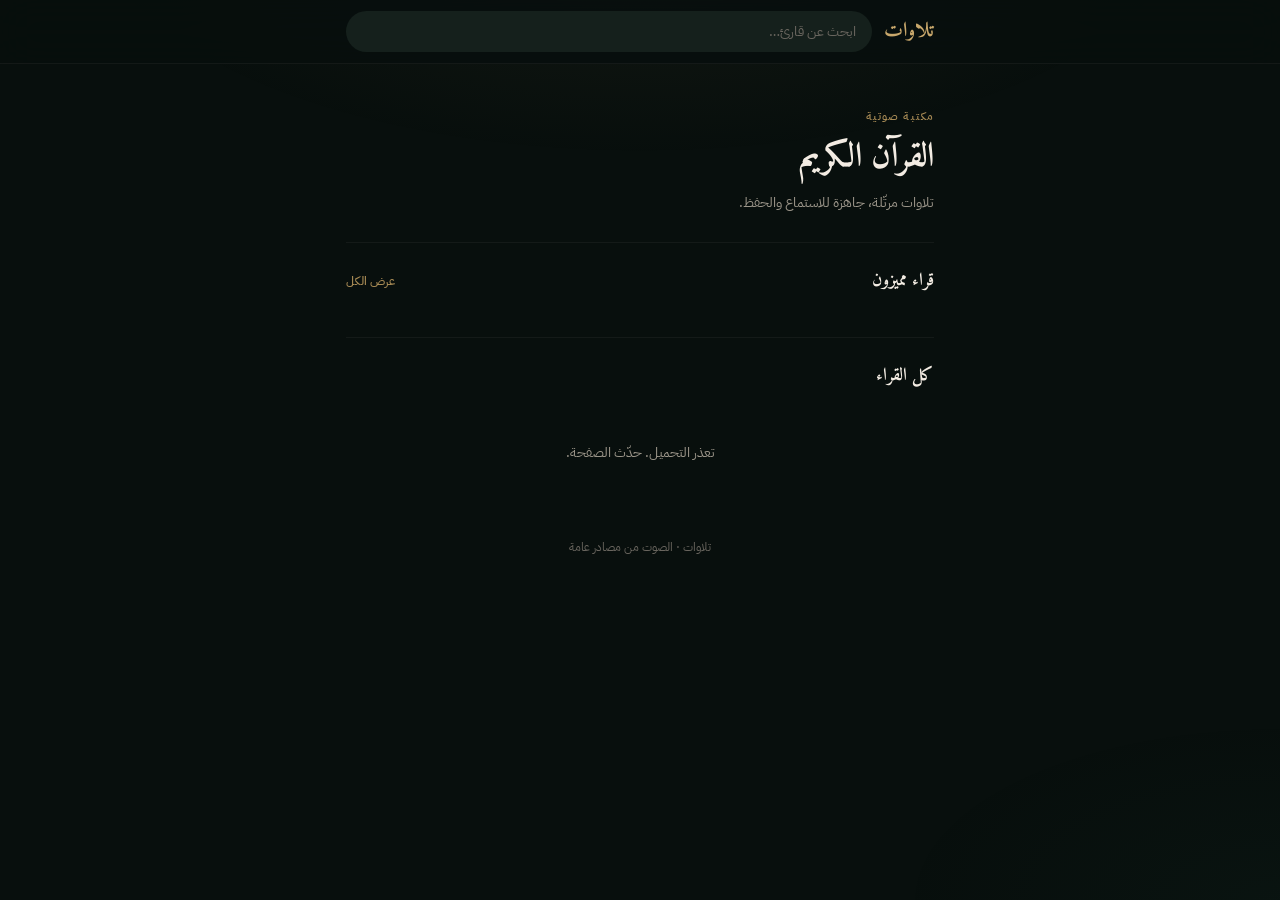
==== commit c1858aa9: "Favorites strip, surah search, playback speed control" ====
--- a/index.html
+++ b/index.html
@@ -29,6 +29,13 @@
       <p class="eyebrow">مكتبة صوتية</p>
       <h1>القرآن الكريم</h1>
       <p class="lede">تلاوات مرتّلة، جاهزة للاستماع والحفظ.</p>
+    </section>
+
+    <section class="section" id="favs" hidden>
+      <div class="section-head">
+        <h2>مفضلون</h2>
+      </div>
+      <div class="reciters-row" id="fav-row"></div>
     </section>
 
     <section class="section" id="sheikhs">
@@ -76,6 +83,7 @@
         <span id="dock-dur">٠:٠٠</span>
       </div>
       <div class="dock-controls">
+        <button type="button" id="dock-speed" aria-label="السرعة" title="السرعة">١×</button>
         <button type="button" id="dock-dl" aria-label="تنزيل" title="تنزيل">↓</button>
         <button type="button" id="dock-prev" aria-label="السابق">‹</button>
         <button type="button" id="dock-play" class="dock-play" aria-label="تشغيل">▶</button>
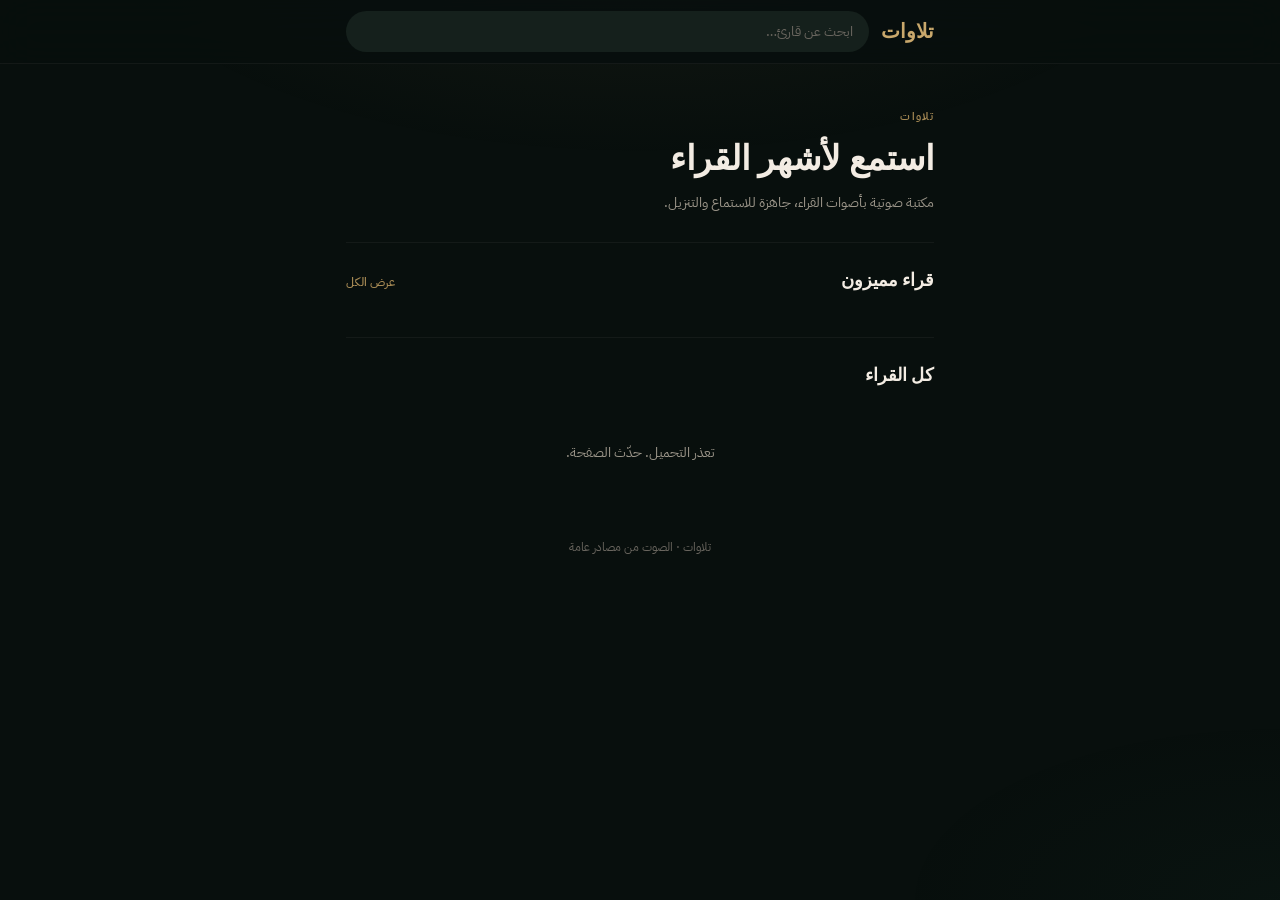
==== commit f7541361: "Adopt Basel Moanes design language: warm paper, brand green, pill header, black dock" ====
--- a/index.html
+++ b/index.html
@@ -5,11 +5,11 @@
   <meta name="viewport" content="width=device-width, initial-scale=1, viewport-fit=cover" />
   <title>تلاوات</title>
   <meta name="description" content="تلاوات القرآن الكريم بأصوات القراء" />
-  <meta name="theme-color" content="#080f0d" />
+  <meta name="theme-color" content="#f5f1e9" />
   <meta name="apple-mobile-web-app-capable" content="yes" />
   <link rel="preconnect" href="https://fonts.googleapis.com" />
   <link rel="preconnect" href="https://fonts.gstatic.com" crossorigin />
-  <link href="https://fonts.googleapis.com/css2?family=Amiri:wght@400;700&family=IBM+Plex+Sans+Arabic:wght@400;500;600;700&display=swap" rel="stylesheet" />
+  <link href="https://fonts.googleapis.com/css2?family=IBM+Plex+Sans+Arabic:wght@400;500;600;700;800&display=swap" rel="stylesheet" />
   <link rel="stylesheet" href="styles.css" />
 </head>
 <body>
@@ -26,9 +26,9 @@
 
   <main class="wrap">
     <section class="intro">
-      <p class="eyebrow">مكتبة صوتية</p>
-      <h1>القرآن الكريم</h1>
-      <p class="lede">تلاوات مرتّلة، جاهزة للاستماع والحفظ.</p>
+      <p class="eyebrow">تلاوات</p>
+      <h1>استمع لأشهر القراء</h1>
+      <p class="lede">مكتبة صوتية بأصوات القراء، جاهزة للاستماع والتنزيل.</p>
     </section>
 
     <section class="section" id="favs" hidden>
@@ -83,7 +83,6 @@
         <span id="dock-dur">٠:٠٠</span>
       </div>
       <div class="dock-controls">
-        <button type="button" id="dock-speed" aria-label="السرعة" title="السرعة">١×</button>
         <button type="button" id="dock-dl" aria-label="تنزيل" title="تنزيل">↓</button>
         <button type="button" id="dock-prev" aria-label="السابق">‹</button>
         <button type="button" id="dock-play" class="dock-play" aria-label="تشغيل">▶</button>
--- a/styles.css
+++ b/styles.css
@@ -65,7 +65,6 @@
   font-size: 1.28rem; font-weight: 700;
   color: var(--gold);
   flex-shrink: 0;
-  letter-spacing: 0.01em;
 }
 .top-search { flex: 1; min-width: 0; }
 .top-search input {
@@ -105,7 +104,6 @@
   font-weight: 700;
   line-height: 1.28;
   margin-bottom: 10px;
-  letter-spacing: -0.01em;
 }
 .lede {
   font-size: 0.9rem;
@@ -282,7 +280,7 @@
 }
 .dock-controls {
   display: flex; align-items: center; justify-content: center;
-  gap: 18px; padding-top: 2px;
+  gap: 16px; padding-top: 2px;
 }
 .dock-controls button {
   width: 38px; height: 38px; border-radius: 50%;
@@ -300,6 +298,12 @@
 .dock-controls .dock-play:hover { background: var(--text); }
 #dock-dl { color: var(--gold-2); font-size: 1.05rem; }
 #dock-dl:hover { color: var(--gold); }
+#dock-speed {
+  font-size: 0.72rem !important;
+  font-weight: 600;
+  color: var(--gold-2);
+}
+#dock-speed:hover { color: var(--gold); }
 
 .loading, .empty {
   text-align: center; padding: 28px 12px;
@@ -321,7 +325,6 @@
   background: var(--surface); color: var(--text);
   font-size: 1.05rem; display: grid; place-items: center;
   text-decoration: none;
-  transition: border-color var(--t);
 }
 .pt-btn:hover { border-color: var(--gold-2); }
 
@@ -364,7 +367,6 @@
   border: 1px solid var(--line);
   color: var(--muted); font-size: 0.95rem;
   display: grid; place-items: center;
-  transition: border-color var(--t), color var(--t), background var(--t);
 }
 .pa-btn:hover { border-color: var(--gold-2); color: var(--gold); }
 .pa-btn.on {
@@ -378,7 +380,6 @@
   font-size: 1.05rem; font-weight: 700;
   display: grid; place-items: center;
   box-shadow: 0 2px 18px var(--gold-glow);
-  transition: transform var(--t), background var(--t);
 }
 .pa-play:hover { background: var(--text); transform: scale(1.04); }
 .pa-play.playing { background: var(--text); color: var(--bg); }
@@ -397,6 +398,23 @@
   padding: 0 12px 36px;
   position: relative; z-index: 1;
 }
+.surah-tools {
+  margin-bottom: 10px;
+  padding: 0 4px;
+}
+.surah-tools input {
+  width: 100%;
+  background: var(--surface);
+  border: 1px solid transparent;
+  border-radius: 999px;
+  padding: 9px 14px;
+  font-size: 0.84rem;
+  outline: none;
+  color: var(--text);
+}
+.surah-tools input::placeholder { color: var(--faint); }
+.surah-tools input:focus { border-color: var(--line); }
+
 .surah-rows { display: flex; flex-direction: column; }
 .surah-row {
   display: grid;
@@ -423,7 +441,6 @@
 .surah-row .sr-num {
   font-size: 0.82rem; font-weight: 500;
   color: var(--faint); text-align: center;
-  font-variant-numeric: tabular-nums;
 }
 .surah-row.on .sr-num { color: var(--gold); }
 .surah-row .sr-body strong {
@@ -441,7 +458,6 @@
   color: var(--gold-2); font-size: 0.9rem; font-weight: 600;
   display: grid; place-items: center;
   text-decoration: none;
-  transition: background var(--t), color var(--t), border-color var(--t);
 }
 .sr-dl:hover {
   background: var(--gold-soft);
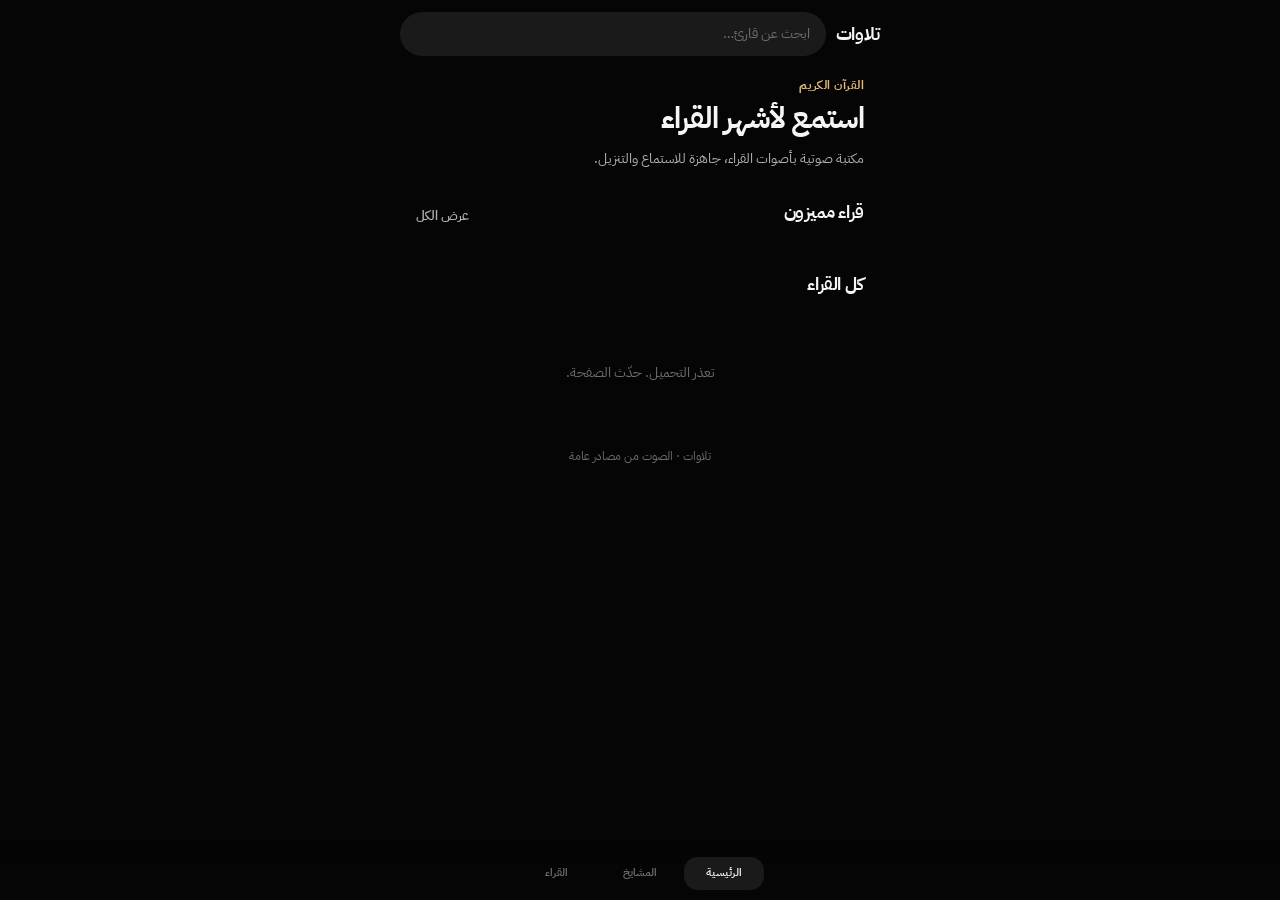
==== commit c957180d: "Update index, reciter, app.js for dark Quranify layout" ====
--- a/index.html
+++ b/index.html
@@ -5,7 +5,7 @@
   <meta name="viewport" content="width=device-width, initial-scale=1, viewport-fit=cover" />
   <title>تلاوات</title>
   <meta name="description" content="تلاوات القرآن الكريم بأصوات القراء" />
-  <meta name="theme-color" content="#f5f1e9" />
+  <meta name="theme-color" content="#050505" />
   <meta name="apple-mobile-web-app-capable" content="yes" />
   <link rel="preconnect" href="https://fonts.googleapis.com" />
   <link rel="preconnect" href="https://fonts.gstatic.com" crossorigin />
@@ -13,8 +13,6 @@
   <link rel="stylesheet" href="styles.css" />
 </head>
 <body>
-  <div class="pattern" aria-hidden="true"></div>
-
   <header class="top">
     <div class="top-inner">
       <a class="brand" href="index.html">تلاوات</a>
@@ -26,7 +24,7 @@
 
   <main class="wrap">
     <section class="intro">
-      <p class="eyebrow">تلاوات</p>
+      <p class="eyebrow">القرآن الكريم</p>
       <h1>استمع لأشهر القراء</h1>
       <p class="lede">مكتبة صوتية بأصوات القراء، جاهزة للاستماع والتنزيل.</p>
     </section>
--- a/styles.css
+++ b/styles.css
@@ -1,476 +1,482 @@
-/* تلاوات — handcrafted polish */
+/* تلاوات — ثيم داكن بأسلوب Quranify */
 :root {
-  --bg: #080f0d;
-  --bg-2: #0c1512;
-  --elev: #101a16;
-  --surface: #15201c;
-  --surface-2: #1b2823;
-  --line: rgba(196, 165, 116, 0.13);
-  --line-2: rgba(242, 235, 224, 0.05);
-  --text: #f3ece3;
-  --muted: #9b9589;
-  --faint: #6a665f;
-  --gold: #c9a86c;
-  --gold-2: #a88b55;
-  --gold-soft: rgba(201, 168, 108, 0.14);
-  --gold-glow: rgba(201, 168, 108, 0.28);
-  --green: #3d8b6e;
-  --r: 12px;
-  --r-sm: 8px;
-  --font-d: "Amiri", Georgia, serif;
-  --font-b: "IBM Plex Sans Arabic", system-ui, sans-serif;
-  --max: 620px;
-  --t: 0.18s ease;
+  --bg: #050505;
+  --surface: #121212;
+  --surface-2: #1a1a1a;
+  --elevated: #222;
+  --ink: #f5f5f5;
+  --ink-soft: #b0b0b0;
+  --muted: #6e6e6e;
+  --line: #2a2a2a;
+  --brand: #ffffff;
+  --accent: #e6ba76;
+  --play: #ffffff;
+  --play-ink: #0a0a0a;
+  --radius: 16px;
+  --radius-sm: 12px;
+  --pill: 999px;
+  --tab-h: 72px;
+  --font: "IBM Plex Sans Arabic", system-ui, -apple-system, sans-serif;
+  --max: 480px;
 }
 
 *, *::before, *::after { box-sizing: border-box; margin: 0; padding: 0; }
 html { scroll-behavior: smooth; }
 body {
-  font-family: var(--font-b);
+  font-family: var(--font);
   background: var(--bg);
-  color: var(--text);
+  color: var(--ink);
   line-height: 1.55;
   min-height: 100vh;
-  padding-bottom: 70px;
+  padding-bottom: calc(var(--tab-h) + env(safe-area-inset-bottom) + 80px);
   -webkit-font-smoothing: antialiased;
   -webkit-tap-highlight-color: transparent;
 }
+body.has-dock { padding-bottom: calc(var(--tab-h) + env(safe-area-inset-bottom) + 120px); }
 a { color: inherit; text-decoration: none; }
 button, input { font: inherit; color: inherit; border: 0; background: none; }
 img { max-width: 100%; display: block; }
 button { cursor: pointer; }
-
-.pattern {
-  position: fixed; inset: 0; pointer-events: none; z-index: 0;
-  background:
-    radial-gradient(ellipse 80% 50% at 50% -10%, rgba(201, 168, 108, 0.07), transparent 55%),
-    radial-gradient(ellipse 60% 40% at 100% 100%, rgba(61, 139, 110, 0.04), transparent 50%);
-}
+.pattern { display: none; }
 
 .top {
   position: sticky; top: 0; z-index: 50;
-  background: rgba(8, 15, 13, 0.86);
-  backdrop-filter: blur(18px) saturate(1.2);
-  -webkit-backdrop-filter: blur(18px) saturate(1.2);
-  border-bottom: 1px solid var(--line-2);
+  padding: 12px 16px 0;
+  background: linear-gradient(to bottom, #050505 60%, transparent);
 }
 .top-inner {
   max-width: var(--max); margin: 0 auto;
-  padding: 11px 16px;
-  display: flex; align-items: center; gap: 12px;
-  position: relative; z-index: 1;
+  display: flex; align-items: center; gap: 10px;
 }
 .brand {
-  font-family: var(--font-d);
-  font-size: 1.28rem; font-weight: 700;
-  color: var(--gold);
+  font-weight: 800;
+  font-size: 1.15rem;
+  letter-spacing: -0.02em;
   flex-shrink: 0;
 }
 .top-search { flex: 1; min-width: 0; }
 .top-search input {
   width: 100%;
-  background: var(--surface);
-  border: 1px solid transparent;
-  border-radius: 999px;
-  padding: 9px 15px;
-  font-size: 0.86rem;
+  background: var(--surface-2);
+  border-radius: var(--pill);
+  padding: 11px 16px;
+  font-size: 0.88rem;
   outline: none;
-  transition: border-color var(--t), background var(--t);
-}
-.top-search input::placeholder { color: var(--faint); }
-.top-search input:focus {
-  border-color: var(--line);
-  background: var(--elev);
-}
+  color: var(--ink);
+}
+.top-search input::placeholder { color: var(--muted); }
 
 .wrap {
   max-width: var(--max); margin: 0 auto;
   padding: 0 16px;
-  position: relative; z-index: 1;
-}
-
-.intro { padding: 36px 0 24px; }
+}
+
+.intro { padding: 20px 0 4px; }
 .eyebrow {
-  font-size: 0.7rem;
-  font-weight: 600;
-  letter-spacing: 0.1em;
-  color: var(--gold-2);
-  margin-bottom: 10px;
-  text-transform: uppercase;
+  margin: 0 0 6px;
+  color: var(--accent);
+  font-size: 0.75rem;
+  font-weight: 700;
+  letter-spacing: 0.04em;
 }
 .intro h1 {
-  font-family: var(--font-d);
-  font-size: clamp(1.7rem, 5.2vw, 2.15rem);
-  font-weight: 700;
-  line-height: 1.28;
-  margin-bottom: 10px;
+  margin: 0;
+  font-size: clamp(1.45rem, 5vw, 1.85rem);
+  font-weight: 800;
+  letter-spacing: -0.03em;
+  line-height: 1.25;
 }
 .lede {
+  margin: 10px 0 0;
+  color: var(--ink-soft);
   font-size: 0.9rem;
-  color: var(--muted);
-  max-width: 18rem;
-  line-height: 1.7;
-}
-
-.section { padding: 24px 0 12px; }
-.section + .section { border-top: 1px solid var(--line-2); margin-top: 4px; }
+  max-width: 22rem;
+}
+
+.section { padding: 24px 0 4px; }
 .section-head {
-  display: flex; align-items: baseline;
+  display: flex; align-items: flex-end;
   justify-content: space-between; gap: 12px;
-  margin-bottom: 14px;
+  margin-bottom: 16px;
 }
 .section-head h2 {
-  font-family: var(--font-d);
-  font-size: 1.12rem; font-weight: 700;
+  margin: 0;
+  font-size: 1.15rem;
+  font-weight: 800;
+  letter-spacing: -0.02em;
 }
 .section-head .more {
-  font-size: 0.76rem; font-weight: 500;
-  color: var(--gold-2);
-}
-.section-head .more:hover { color: var(--gold); }
+  color: var(--ink-soft);
+  font-weight: 600;
+  font-size: 0.82rem;
+}
 .section-head .count {
-  font-size: 0.76rem; color: var(--faint); font-weight: 500;
+  color: var(--muted);
+  font-size: 0.78rem;
+  font-weight: 600;
 }
 
 .reciters-row {
-  display: flex; gap: 16px;
-  overflow-x: auto;
-  padding: 2px 0 10px;
-  -webkit-overflow-scrolling: touch;
-  scrollbar-width: none;
-  scroll-snap-type: x proximity;
-}
-.reciters-row::-webkit-scrollbar { display: none; }
-.reciter-card {
-  flex: 0 0 auto; width: 84px;
-  text-align: center;
-  scroll-snap-align: start;
-}
-.reciter-card:active { opacity: 0.85; }
+  display: grid;
+  grid-template-columns: repeat(2, 1fr);
+  gap: 20px 14px;
+}
+.reciter-card { text-align: center; }
 .reciter-avatar {
-  width: 70px; height: 70px;
-  border-radius: 50%;
-  margin: 0 auto 8px;
+  width: 120px; height: 120px;
+  border-radius: 50%;
+  margin: 0 auto 10px;
   overflow: hidden;
-  background: var(--surface);
-  border: 1.5px solid var(--line);
-  box-shadow: 0 0 0 3px var(--gold-soft);
+  background: var(--surface-2);
+  border: 2px solid #2a2a2a;
 }
 .reciter-avatar img { width: 100%; height: 100%; object-fit: cover; }
 .reciter-card strong {
-  display: block; font-size: 0.74rem; font-weight: 600;
+  display: block; font-size: 0.88rem; font-weight: 700;
   line-height: 1.35;
-  white-space: nowrap; overflow: hidden; text-overflow: ellipsis;
 }
 .reciter-card span {
-  display: block; font-size: 0.64rem;
-  color: var(--faint); margin-top: 2px;
+  display: block; font-size: 0.72rem; color: var(--muted); margin-top: 3px;
 }
 .play-mini { display: none; }
 
-.grid { display: flex; flex-direction: column; }
+.grid { display: flex; flex-direction: column; gap: 6px; }
 .card {
-  display: flex; align-items: center; gap: 12px;
-  padding: 10px 6px;
-  border-radius: var(--r-sm);
-  transition: background var(--t);
-}
-.card:hover, .card:active { background: var(--surface); }
+  display: flex; align-items: center; gap: 14px;
+  padding: 12px 10px;
+  background: transparent;
+  border-radius: var(--radius-sm);
+  transition: background 0.12s ease;
+}
+.card:active { background: var(--surface); }
 .card-avatar {
-  width: 42px; height: 42px; border-radius: 50%;
+  width: 56px; height: 56px; border-radius: 50%;
   overflow: hidden; flex-shrink: 0;
+  background: var(--surface-2);
+  border: 1px solid #2a2a2a;
+}
+.card-avatar img { width: 100%; height: 100%; object-fit: cover; }
+.card strong { display: block; font-size: 0.95rem; font-weight: 700; line-height: 1.3; }
+.card span { font-size: 0.75rem; color: var(--muted); }
+
+.letters {
+  display: flex; flex-wrap: wrap; gap: 6px;
+  margin-bottom: 14px;
+}
+.letters button {
+  padding: 6px 12px;
+  border-radius: var(--pill);
   background: var(--surface);
-  border: 1px solid var(--line);
-}
-.card-avatar img { width: 100%; height: 100%; object-fit: cover; }
-.card strong { display: block; font-size: 0.88rem; font-weight: 600; line-height: 1.3; }
-.card span { font-size: 0.7rem; color: var(--faint); }
-
-.letters {
-  display: flex; flex-wrap: wrap; gap: 3px;
-  margin-bottom: 10px;
-}
-.letters button {
-  min-width: 30px; height: 30px; padding: 0 7px;
-  border-radius: 6px;
-  color: var(--muted); font-size: 0.8rem; font-weight: 500;
-  transition: background var(--t), color var(--t);
+  color: var(--ink-soft);
+  font-size: 0.8rem;
+  font-weight: 600;
 }
 .letters button.on {
-  background: var(--gold-soft);
-  color: var(--gold);
-}
-.letters button:hover:not(.on) {
-  background: var(--surface);
-  color: var(--text);
+  background: var(--ink);
+  color: var(--bg);
+}
+
+.loading, .empty {
+  text-align: center;
+  color: var(--muted);
+  padding: 32px 12px;
+  font-size: 0.9rem;
 }
 
 .foot {
   text-align: center;
-  padding: 36px 16px 24px;
-  color: var(--faint); font-size: 0.72rem;
-  position: relative; z-index: 1;
+  padding: 28px 16px 12px;
+  color: var(--muted);
+  font-size: 0.75rem;
 }
 
 .bottom-nav {
-  position: fixed; inset-inline: 0; bottom: 0; z-index: 40;
-  display: flex;
-  background: rgba(8, 15, 13, 0.94);
-  backdrop-filter: blur(16px);
-  -webkit-backdrop-filter: blur(16px);
-  border-top: 1px solid var(--line-2);
-  padding: 6px 0 max(6px, env(safe-area-inset-bottom));
+  position: fixed;
+  bottom: 0; left: 0; right: 0;
+  z-index: 60;
+  display: flex;
+  justify-content: center;
+  gap: 4px;
+  padding: 10px 16px calc(10px + env(safe-area-inset-bottom));
+  background: linear-gradient(to top, #050505 70%, transparent);
+  pointer-events: none;
 }
 .bottom-nav a {
-  flex: 1; text-align: center;
-  font-size: 0.7rem; font-weight: 500;
-  color: var(--faint); padding: 8px 4px;
-  transition: color var(--t);
-}
-.bottom-nav a.on { color: var(--gold); }
+  pointer-events: auto;
+  flex: 1;
+  max-width: 80px;
+  display: flex;
+  flex-direction: column;
+  align-items: center;
+  gap: 4px;
+  padding: 8px 4px;
+  font-size: 0.68rem;
+  font-weight: 600;
+  color: var(--muted);
+  border-radius: 14px;
+}
+.bottom-nav a.on {
+  color: var(--ink);
+  background: var(--surface-2);
+}
 
 .dock {
-  position: fixed; inset-inline: 12px; bottom: 12px; z-index: 60;
-  max-width: 480px; margin-inline: auto;
+  position: fixed;
   left: 12px; right: 12px;
-  background: var(--elev);
-  border: 1px solid var(--line);
-  border-radius: 16px;
-  padding: 12px 14px;
-  box-shadow: 0 8px 32px rgba(0,0,0,0.45);
-  animation: dockUp 0.28s ease;
-}
-@keyframes dockUp {
-  from { transform: translateY(12px); opacity: 0; }
-  to { transform: translateY(0); opacity: 1; }
-}
-.dock[hidden] { display: none !important; }
-body.has-dock { padding-bottom: 150px; }
-body.has-dock .bottom-nav { display: none; }
-
-.dock-inner { display: grid; gap: 6px; }
-.dock-info { display: flex; align-items: center; gap: 10px; }
+  bottom: calc(var(--tab-h) + env(safe-area-inset-bottom) - 4px);
+  z-index: 70;
+  max-width: var(--max);
+  margin: 0 auto;
+}
+.dock-inner {
+  background: #1c1c1e;
+  border-radius: 18px;
+  padding: 10px 14px 12px;
+  box-shadow: 0 12px 40px #000000aa;
+  border: 1px solid #2c2c2e;
+}
+.dock-info {
+  display: flex; align-items: center; gap: 10px;
+  margin-bottom: 6px;
+}
 .dock-meta { flex: 1; min-width: 0; }
 .dock-meta strong {
-  display: block; font-size: 0.86rem; font-weight: 600;
+  display: block;
+  font-size: 0.88rem;
+  font-weight: 700;
   white-space: nowrap; overflow: hidden; text-overflow: ellipsis;
 }
 .dock-meta span {
-  display: block; font-size: 0.7rem; color: var(--muted);
+  display: block;
+  font-size: 0.72rem;
+  color: var(--muted);
   white-space: nowrap; overflow: hidden; text-overflow: ellipsis;
 }
 .dock-x {
-  width: 26px; height: 26px; border-radius: 50%;
-  background: var(--surface); color: var(--muted);
-  font-size: 0.95rem; display: grid; place-items: center;
+  width: 28px; height: 28px;
+  border-radius: 50%;
+  background: var(--surface);
+  color: var(--ink-soft);
+  font-size: 1rem;
+  line-height: 1;
 }
 #dock-seek {
-  width: 100%; height: 3px; border-radius: 2px;
-  appearance: none; background: rgba(243, 236, 227, 0.1);
-  outline: none; cursor: pointer;
+  width: 100%;
+  height: 4px;
+  appearance: none;
+  background: #333;
+  border-radius: 2px;
+  outline: none;
+  margin: 4px 0;
 }
 #dock-seek::-webkit-slider-thumb {
-  appearance: none; width: 11px; height: 11px;
-  border-radius: 50%; background: var(--gold);
-  box-shadow: 0 0 0 3px var(--gold-soft);
+  appearance: none;
+  width: 12px; height: 12px;
+  border-radius: 50%;
+  background: #fff;
 }
 .dock-times {
   display: flex; justify-content: space-between;
-  font-size: 0.62rem; color: var(--faint);
+  font-size: 0.68rem;
+  color: var(--muted);
+  margin-bottom: 4px;
 }
 .dock-controls {
   display: flex; align-items: center; justify-content: center;
-  gap: 16px; padding-top: 2px;
+  gap: 18px;
 }
 .dock-controls button {
-  width: 38px; height: 38px; border-radius: 50%;
-  color: var(--text); font-size: 1.15rem;
-  display: grid; place-items: center;
-  transition: color var(--t);
-}
-.dock-controls button:hover { color: var(--gold); }
-.dock-controls .dock-play {
-  width: 46px; height: 46px;
-  background: var(--gold); color: var(--bg);
-  font-size: 0.9rem; font-weight: 700;
-  box-shadow: 0 2px 14px var(--gold-glow);
-}
-.dock-controls .dock-play:hover { background: var(--text); }
-#dock-dl { color: var(--gold-2); font-size: 1.05rem; }
-#dock-dl:hover { color: var(--gold); }
-#dock-speed {
-  font-size: 0.72rem !important;
-  font-weight: 600;
-  color: var(--gold-2);
-}
-#dock-speed:hover { color: var(--gold); }
-
-.loading, .empty {
-  text-align: center; padding: 28px 12px;
-  color: var(--muted); font-size: 0.86rem;
-}
-
-body.page-reciter { padding-bottom: 80px; }
-body.page-reciter .bottom-nav a.on { color: var(--gold); }
-
+  width: 36px; height: 36px;
+  border-radius: 50%;
+  color: var(--ink);
+  font-size: 1.1rem;
+  display: grid; place-items: center;
+}
+.dock-play {
+  width: 44px !important; height: 44px !important;
+  background: #fff !important;
+  color: #000 !important;
+  font-size: 1rem !important;
+  font-weight: 700;
+}
+
+.page-reciter { background: var(--bg); }
 .profile-top {
-  display: flex; align-items: center; justify-content: space-between;
-  padding: 8px 12px;
-  position: sticky; top: 0; z-index: 40;
-  background: linear-gradient(180deg, var(--bg) 70%, transparent);
+  position: absolute;
+  top: 0; left: 0; right: 0;
+  z-index: 40;
+  display: flex;
+  justify-content: space-between;
+  padding: 14px 16px;
+  max-width: var(--max);
+  margin: 0 auto;
 }
 .pt-btn {
-  width: 36px; height: 36px; border-radius: 50%;
-  border: 1px solid var(--line-2);
-  background: var(--surface); color: var(--text);
-  font-size: 1.05rem; display: grid; place-items: center;
-  text-decoration: none;
-}
-.pt-btn:hover { border-color: var(--gold-2); }
+  width: 40px; height: 40px;
+  border-radius: 50%;
+  background: rgba(0,0,0,0.45);
+  backdrop-filter: blur(8px);
+  color: #fff;
+  font-size: 1.25rem;
+  display: grid; place-items: center;
+  border: 1px solid rgba(255,255,255,0.12);
+}
 
 .profile-hero {
   text-align: center;
-  padding: 4px 20px 22px;
-  position: relative; z-index: 1;
+  padding: 56px 20px 8px;
 }
 .profile-photo {
-  width: 116px; height: 116px; border-radius: 50%;
-  margin: 0 auto 14px; overflow: hidden;
-  background: var(--surface);
-  border: 2px solid var(--line);
-  box-shadow:
-    0 0 0 4px var(--gold-soft),
-    0 12px 40px rgba(0,0,0,0.35);
-}
-.profile-photo img { width: 100%; height: 100%; object-fit: cover; }
+  width: min(72vw, 280px);
+  height: min(72vw, 280px);
+  border-radius: 50%;
+  margin: 0 auto 20px;
+  overflow: hidden;
+  background: var(--surface-2);
+  border: 3px solid #2a2a2a;
+  box-shadow: 0 20px 60px #00000088;
+}
+.profile-photo img {
+  width: 100%; height: 100%;
+  object-fit: cover;
+}
 .profile-hero h1 {
-  font-family: var(--font-d);
-  font-size: 1.4rem; font-weight: 700;
-  margin-bottom: 6px;
+  font-size: clamp(1.35rem, 5vw, 1.75rem);
+  font-weight: 800;
+  letter-spacing: -0.02em;
+  line-height: 1.3;
+  margin: 0 0 8px;
 }
 .profile-country {
-  display: inline-flex; align-items: center; gap: 6px;
-  font-size: 0.8rem; color: var(--muted);
-  margin-bottom: 16px;
-}
-.profile-country .dot {
-  width: 6px; height: 6px; border-radius: 50%;
-  background: var(--green);
-  box-shadow: 0 0 0 3px rgba(61, 139, 110, 0.2);
-}
+  display: inline-flex;
+  align-items: center;
+  gap: 6px;
+  color: var(--ink-soft);
+  font-size: 0.9rem;
+  font-weight: 600;
+  margin-bottom: 18px;
+}
+.profile-country .dot { display: none; }
+
 .profile-actions {
-  display: flex; align-items: center; justify-content: center;
-  gap: 14px; margin-bottom: 14px;
+  display: flex;
+  align-items: center;
+  justify-content: center;
+  gap: 14px;
+  margin-bottom: 20px;
 }
 .pa-btn {
-  width: 40px; height: 40px; border-radius: 50%;
-  border: 1px solid var(--line);
-  color: var(--muted); font-size: 0.95rem;
-  display: grid; place-items: center;
-}
-.pa-btn:hover { border-color: var(--gold-2); color: var(--gold); }
-.pa-btn.on {
-  border-color: var(--gold);
-  color: var(--gold);
-  background: var(--gold-soft);
-}
+  width: 48px; height: 48px;
+  border-radius: 50%;
+  background: var(--surface-2);
+  color: var(--ink);
+  font-size: 1.2rem;
+  display: grid; place-items: center;
+  border: 1px solid #2a2a2a;
+}
+.pa-btn.on { color: var(--accent); }
 .pa-play {
-  width: 52px; height: 52px; border-radius: 50%;
-  background: var(--gold); color: var(--bg);
-  font-size: 1.05rem; font-weight: 700;
-  display: grid; place-items: center;
-  box-shadow: 0 2px 18px var(--gold-glow);
-}
-.pa-play:hover { background: var(--text); transform: scale(1.04); }
-.pa-play.playing { background: var(--text); color: var(--bg); }
+  width: 64px; height: 64px;
+  border-radius: 50%;
+  background: #fff;
+  color: #0a0a0a;
+  font-size: 1.35rem;
+  font-weight: 700;
+  display: grid; place-items: center;
+  box-shadow: 0 8px 24px #ffffff33;
+}
+.pa-play.playing { background: var(--accent); color: #0a0a0a; }
+
 .profile-bio {
-  font-size: 0.8rem; color: var(--muted);
-  line-height: 1.65; max-width: 240px;
-  margin: 0 auto 8px;
+  max-width: 22rem;
+  margin: 0 auto 10px;
+  color: var(--ink-soft);
+  font-size: 0.88rem;
+  line-height: 1.7;
+  text-align: center;
 }
 .profile-stats {
-  font-size: 0.82rem; font-weight: 600;
-  color: var(--text);
+  color: var(--muted);
+  font-size: 0.8rem;
+  font-weight: 600;
+  margin-bottom: 8px;
 }
 
 .profile-list {
-  max-width: 440px; margin: 0 auto;
-  padding: 0 12px 36px;
-  position: relative; z-index: 1;
-}
-.surah-tools {
-  margin-bottom: 10px;
-  padding: 0 4px;
-}
+  max-width: var(--max);
+  margin: 0 auto;
+  padding: 8px 16px 24px;
+}
+.surah-tools { margin-bottom: 12px; }
 .surah-tools input {
   width: 100%;
-  background: var(--surface);
-  border: 1px solid transparent;
-  border-radius: 999px;
-  padding: 9px 14px;
-  font-size: 0.84rem;
+  background: var(--surface-2);
+  border-radius: var(--pill);
+  padding: 12px 18px;
+  font-size: 0.88rem;
   outline: none;
-  color: var(--text);
-}
-.surah-tools input::placeholder { color: var(--faint); }
-.surah-tools input:focus { border-color: var(--line); }
-
-.surah-rows { display: flex; flex-direction: column; }
+  color: var(--ink);
+}
+.surah-tools input::placeholder { color: var(--muted); }
+
+.surah-rows { display: flex; flex-direction: column; gap: 2px; }
 .surah-row {
-  display: grid;
-  grid-template-columns: 32px 1fr auto;
-  align-items: center; gap: 10px;
-  padding: 11px 8px;
-  border-radius: var(--r-sm);
-  width: 100%; text-align: start; color: inherit;
+  display: flex;
+  align-items: center;
+  gap: 14px;
+  padding: 14px 8px;
+  border-radius: var(--radius-sm);
   cursor: pointer;
-  position: relative;
-  transition: background var(--t);
-}
-.surah-row:hover { background: var(--surface); }
-.surah-row.on { background: var(--surface); }
-.surah-row.on::before {
-  content: "";
-  position: absolute;
-  inset-inline-start: 0;
-  top: 20%; bottom: 20%;
-  width: 2px;
-  border-radius: 2px;
-  background: var(--gold);
-}
-.surah-row .sr-num {
-  font-size: 0.82rem; font-weight: 500;
-  color: var(--faint); text-align: center;
-}
-.surah-row.on .sr-num { color: var(--gold); }
-.surah-row .sr-body strong {
-  display: block; font-size: 0.9rem; font-weight: 600;
-}
-.surah-row .sr-body em {
-  display: block; font-style: normal;
-  font-size: 0.7rem; color: var(--faint); margin-top: 2px;
-}
-.surah-row .sr-actions { display: flex; align-items: center; }
-
+  transition: background 0.12s ease;
+}
+.surah-row:active, .surah-row.on { background: var(--surface); }
+.sr-num {
+  width: 40px; height: 40px;
+  border-radius: 12px;
+  background: var(--surface-2);
+  display: grid; place-items: center;
+  font-weight: 700;
+  font-size: 0.85rem;
+  color: var(--ink-soft);
+  flex-shrink: 0;
+}
+.surah-row.on .sr-num {
+  background: #fff;
+  color: #0a0a0a;
+}
+.sr-body { flex: 1; min-width: 0; }
+.sr-body strong {
+  display: block;
+  font-size: 0.95rem;
+  font-weight: 700;
+  line-height: 1.35;
+}
+.sr-body em {
+  display: block;
+  font-style: normal;
+  font-size: 0.75rem;
+  color: var(--muted);
+  margin-top: 2px;
+}
+.sr-actions {
+  display: flex;
+  align-items: center;
+  gap: 4px;
+}
 .sr-dl {
-  width: 30px; height: 30px; border-radius: 50%;
-  border: 1px solid var(--line);
-  color: var(--gold-2); font-size: 0.9rem; font-weight: 600;
-  display: grid; place-items: center;
-  text-decoration: none;
-}
-.sr-dl:hover {
-  background: var(--gold-soft);
-  color: var(--gold);
-  border-color: var(--gold-2);
-}
-
-@media (min-width: 720px) {
-  .bottom-nav { display: none; }
-  body { padding-bottom: 28px; }
-  body.has-dock { padding-bottom: 130px; }
-  .dock { bottom: 20px; }
-  .intro { padding-top: 44px; }
-  .profile-photo { width: 128px; height: 128px; }
-  .profile-hero h1 { font-size: 1.55rem; }
-}
+  width: 36px; height: 36px;
+  border-radius: 50%;
+  display: grid; place-items: center;
+  color: var(--muted);
+  font-size: 1rem;
+}
+.sr-dl:active { color: var(--ink); background: var(--surface-2); }
+.sr-chevron {
+  color: var(--muted);
+  font-size: 1.1rem;
+  padding: 0 4px;
+}
+
+@media (min-width: 520px) {
+  .reciter-avatar { width: 140px; height: 140px; }
+}
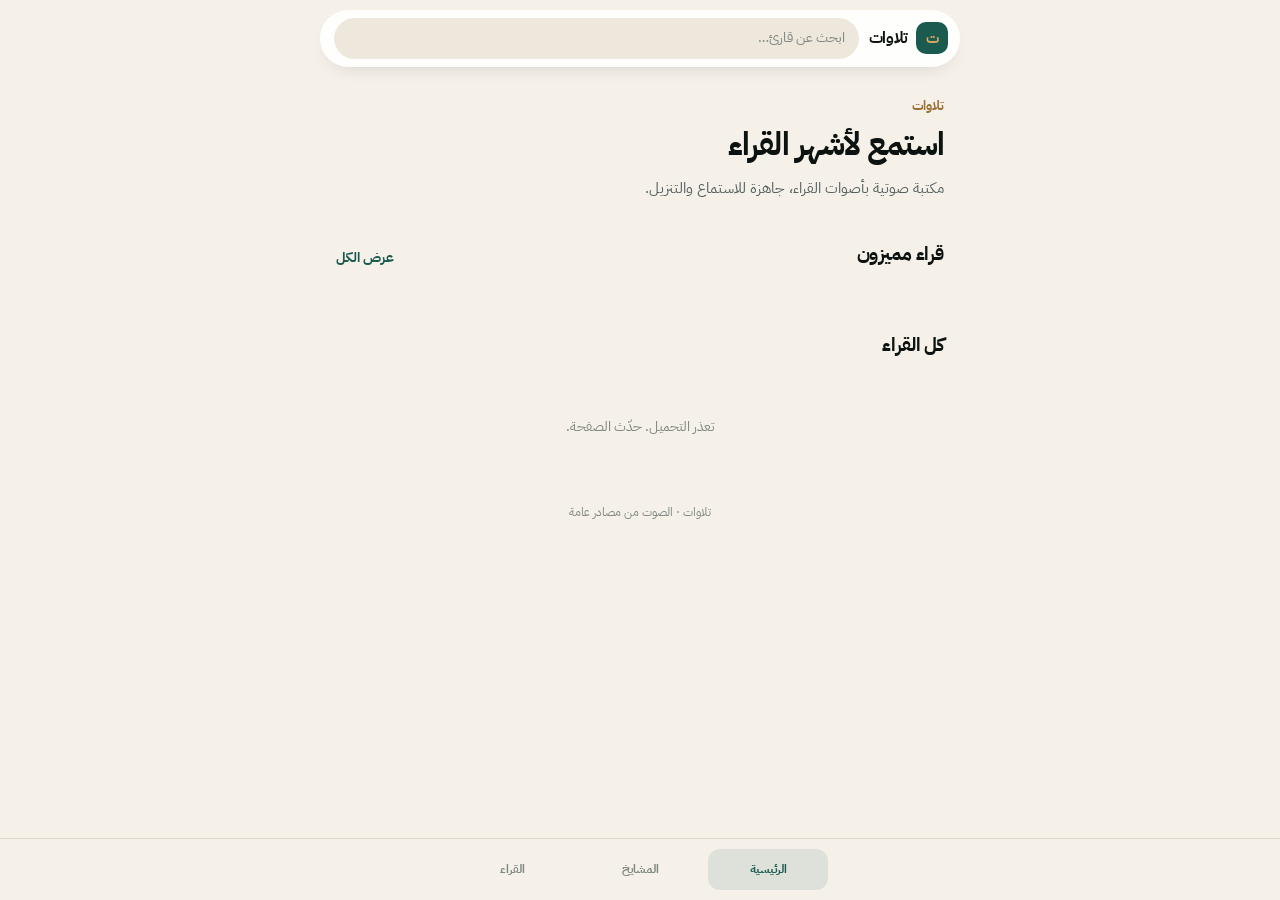
==== commit a58611de: "Restore warm paper HTML + app.js (pre-Quranify)" ====
--- a/index.html
+++ b/index.html
@@ -5,7 +5,7 @@
   <meta name="viewport" content="width=device-width, initial-scale=1, viewport-fit=cover" />
   <title>تلاوات</title>
   <meta name="description" content="تلاوات القرآن الكريم بأصوات القراء" />
-  <meta name="theme-color" content="#050505" />
+  <meta name="theme-color" content="#f5f1e9" />
   <meta name="apple-mobile-web-app-capable" content="yes" />
   <link rel="preconnect" href="https://fonts.googleapis.com" />
   <link rel="preconnect" href="https://fonts.gstatic.com" crossorigin />
@@ -13,6 +13,8 @@
   <link rel="stylesheet" href="styles.css" />
 </head>
 <body>
+  <div class="pattern" aria-hidden="true"></div>
+
   <header class="top">
     <div class="top-inner">
       <a class="brand" href="index.html">تلاوات</a>
@@ -24,7 +26,7 @@
 
   <main class="wrap">
     <section class="intro">
-      <p class="eyebrow">القرآن الكريم</p>
+      <p class="eyebrow">تلاوات</p>
       <h1>استمع لأشهر القراء</h1>
       <p class="lede">مكتبة صوتية بأصوات القراء، جاهزة للاستماع والتنزيل.</p>
     </section>
--- a/styles.css
+++ b/styles.css
@@ -1,38 +1,42 @@
-/* تلاوات — ثيم داكن بأسلوب Quranify */
+/* تلاوات — نفس منطق باسل مؤنس: ورق دافئ + أخضر + ذهب ناعم */
 :root {
-  --bg: #050505;
-  --surface: #121212;
-  --surface-2: #1a1a1a;
-  --elevated: #222;
-  --ink: #f5f5f5;
-  --ink-soft: #b0b0b0;
-  --muted: #6e6e6e;
-  --line: #2a2a2a;
-  --brand: #ffffff;
-  --accent: #e6ba76;
-  --play: #ffffff;
-  --play-ink: #0a0a0a;
-  --radius: 16px;
+  --canvas: #f5f1e9;
+  --paper: #fcfaf6;
+  --surface: #ede7dc;
+  --ink: #0c1210;
+  --ink-soft: #53615e;
+  --muted: #7e8781;
+  --line: #dcd5c9;
+  --brand: #1b5a4f;
+  --brand-deep: #123e37;
+  --accent: #d6a861;
+  --accent-strong: #9a6e32;
+  --cinematic: #0c1210;
+  --on-brand: #fff;
+  --shadow-xs: 0 1px 2px #121a180d;
+  --shadow-sm: 0 8px 20px -12px #121a1838;
+  --shadow-md: 0 16px 40px -16px #121a1847;
+  --radius: 18px;
   --radius-sm: 12px;
   --pill: 999px;
-  --tab-h: 72px;
-  --font: "IBM Plex Sans Arabic", system-ui, -apple-system, sans-serif;
-  --max: 480px;
+  --tab-h: 64px;
+  --font: "IBM Plex Sans Arabic", system-ui, sans-serif;
+  --max: 640px;
 }
 
 *, *::before, *::after { box-sizing: border-box; margin: 0; padding: 0; }
 html { scroll-behavior: smooth; }
 body {
   font-family: var(--font);
-  background: var(--bg);
+  background: var(--canvas);
   color: var(--ink);
-  line-height: 1.55;
+  line-height: 1.65;
   min-height: 100vh;
-  padding-bottom: calc(var(--tab-h) + env(safe-area-inset-bottom) + 80px);
+  padding-bottom: calc(var(--tab-h) + env(safe-area-inset-bottom) + 12px);
   -webkit-font-smoothing: antialiased;
   -webkit-tap-highlight-color: transparent;
 }
-body.has-dock { padding-bottom: calc(var(--tab-h) + env(safe-area-inset-bottom) + 120px); }
+body.has-dock { padding-bottom: calc(var(--tab-h) + env(safe-area-inset-bottom) + 100px); }
 a { color: inherit; text-decoration: none; }
 button, input { font: inherit; color: inherit; border: 0; background: none; }
 img { max-width: 100%; display: block; }
@@ -41,28 +45,42 @@
 
 .top {
   position: sticky; top: 0; z-index: 50;
-  padding: 12px 16px 0;
-  background: linear-gradient(to bottom, #050505 60%, transparent);
+  padding: 10px 14px 0;
+  background: transparent;
 }
 .top-inner {
   max-width: var(--max); margin: 0 auto;
   display: flex; align-items: center; gap: 10px;
+  background: color-mix(in srgb, #fff 90%, transparent);
+  backdrop-filter: blur(16px);
+  -webkit-backdrop-filter: blur(16px);
+  border-radius: var(--pill);
+  padding: 8px 12px 8px 14px;
+  box-shadow: var(--shadow-sm);
 }
 .brand {
   font-weight: 800;
-  font-size: 1.15rem;
+  font-size: 1rem;
   letter-spacing: -0.02em;
+  color: var(--ink);
   flex-shrink: 0;
+  display: inline-flex; align-items: center; gap: 8px;
+}
+.brand::before {
+  content: "ت";
+  width: 32px; height: 32px; border-radius: 10px;
+  display: grid; place-items: center;
+  background: var(--brand); color: var(--accent);
+  font-weight: 800; font-size: 0.95rem;
 }
 .top-search { flex: 1; min-width: 0; }
 .top-search input {
   width: 100%;
-  background: var(--surface-2);
+  background: var(--surface);
   border-radius: var(--pill);
-  padding: 11px 16px;
-  font-size: 0.88rem;
+  padding: 9px 14px;
+  font-size: 0.86rem;
   outline: none;
-  color: var(--ink);
 }
 .top-search input::placeholder { color: var(--muted); }
 
@@ -71,115 +89,128 @@
   padding: 0 16px;
 }
 
-.intro { padding: 20px 0 4px; }
+.intro { padding: 28px 0 8px; }
 .eyebrow {
-  margin: 0 0 6px;
-  color: var(--accent);
-  font-size: 0.75rem;
+  margin: 0 0 8px;
+  color: var(--accent-strong);
+  font-size: 0.8rem;
   font-weight: 700;
-  letter-spacing: 0.04em;
 }
 .intro h1 {
   margin: 0;
-  font-size: clamp(1.45rem, 5vw, 1.85rem);
-  font-weight: 800;
+  font-size: clamp(1.55rem, 5vw, 2rem);
+  font-weight: 900;
   letter-spacing: -0.03em;
   line-height: 1.25;
 }
 .lede {
-  margin: 10px 0 0;
+  margin: 12px 0 0;
   color: var(--ink-soft);
-  font-size: 0.9rem;
+  font-size: 0.95rem;
   max-width: 22rem;
-}
-
-.section { padding: 24px 0 4px; }
+  line-height: 1.7;
+}
+
+.section { padding: 28px 0 8px; }
 .section-head {
   display: flex; align-items: flex-end;
   justify-content: space-between; gap: 12px;
-  margin-bottom: 16px;
+  margin-bottom: 14px;
 }
 .section-head h2 {
   margin: 0;
-  font-size: 1.15rem;
-  font-weight: 800;
+  font-size: 1.2rem;
+  font-weight: 900;
   letter-spacing: -0.02em;
 }
 .section-head .more {
-  color: var(--ink-soft);
+  color: var(--brand);
+  font-weight: 700;
+  font-size: 0.86rem;
+}
+.section-head .count {
+  color: var(--muted);
+  font-size: 0.8rem;
   font-weight: 600;
-  font-size: 0.82rem;
-}
-.section-head .count {
-  color: var(--muted);
-  font-size: 0.78rem;
-  font-weight: 600;
 }
 
 .reciters-row {
-  display: grid;
-  grid-template-columns: repeat(2, 1fr);
-  gap: 20px 14px;
-}
-.reciter-card { text-align: center; }
+  display: flex; gap: 14px;
+  overflow-x: auto;
+  padding: 2px 0 8px;
+  -webkit-overflow-scrolling: touch;
+  scrollbar-width: none;
+  scroll-snap-type: x proximity;
+}
+.reciters-row::-webkit-scrollbar { display: none; }
+.reciter-card {
+  flex: 0 0 auto; width: 88px;
+  text-align: center;
+  scroll-snap-align: start;
+}
 .reciter-avatar {
-  width: 120px; height: 120px;
-  border-radius: 50%;
-  margin: 0 auto 10px;
+  width: 72px; height: 72px;
+  border-radius: 50%;
+  margin: 0 auto 8px;
   overflow: hidden;
-  background: var(--surface-2);
-  border: 2px solid #2a2a2a;
+  background: var(--surface);
+  border: 2px solid #fff;
+  box-shadow: var(--shadow-xs);
 }
 .reciter-avatar img { width: 100%; height: 100%; object-fit: cover; }
 .reciter-card strong {
-  display: block; font-size: 0.88rem; font-weight: 700;
+  display: block; font-size: 0.76rem; font-weight: 700;
   line-height: 1.35;
+  white-space: nowrap; overflow: hidden; text-overflow: ellipsis;
 }
 .reciter-card span {
-  display: block; font-size: 0.72rem; color: var(--muted); margin-top: 3px;
+  display: block; font-size: 0.68rem; color: var(--muted); margin-top: 2px;
 }
 .play-mini { display: none; }
 
-.grid { display: flex; flex-direction: column; gap: 6px; }
+.grid { display: flex; flex-direction: column; gap: 8px; }
 .card {
-  display: flex; align-items: center; gap: 14px;
-  padding: 12px 10px;
-  background: transparent;
+  display: flex; align-items: center; gap: 12px;
+  padding: 10px;
+  background: var(--paper);
+  border: 1px solid #fff;
   border-radius: var(--radius-sm);
-  transition: background 0.12s ease;
-}
-.card:active { background: var(--surface); }
+  box-shadow: var(--shadow-xs);
+  transition: box-shadow 0.15s ease;
+}
+.card:active { box-shadow: var(--shadow-sm); }
 .card-avatar {
-  width: 56px; height: 56px; border-radius: 50%;
+  width: 48px; height: 48px; border-radius: 50%;
   overflow: hidden; flex-shrink: 0;
-  background: var(--surface-2);
-  border: 1px solid #2a2a2a;
+  background: var(--surface);
 }
 .card-avatar img { width: 100%; height: 100%; object-fit: cover; }
-.card strong { display: block; font-size: 0.95rem; font-weight: 700; line-height: 1.3; }
-.card span { font-size: 0.75rem; color: var(--muted); }
+.card strong { display: block; font-size: 0.92rem; font-weight: 700; line-height: 1.3; }
+.card span { font-size: 0.74rem; color: var(--muted); }
 
 .letters {
   display: flex; flex-wrap: wrap; gap: 6px;
-  margin-bottom: 14px;
+  margin-bottom: 12px;
 }
 .letters button {
   padding: 6px 12px;
   border-radius: var(--pill);
-  background: var(--surface);
+  background: var(--paper);
+  border: 1px solid var(--line);
   color: var(--ink-soft);
   font-size: 0.8rem;
   font-weight: 600;
 }
 .letters button.on {
-  background: var(--ink);
-  color: var(--bg);
+  background: var(--brand);
+  border-color: var(--brand);
+  color: #fff;
 }
 
 .loading, .empty {
   text-align: center;
   color: var(--muted);
-  padding: 32px 12px;
+  padding: 28px 12px;
   font-size: 0.9rem;
 }
 
@@ -196,59 +227,56 @@
   z-index: 60;
   display: flex;
   justify-content: center;
-  gap: 4px;
+  gap: 8px;
   padding: 10px 16px calc(10px + env(safe-area-inset-bottom));
-  background: linear-gradient(to top, #050505 70%, transparent);
-  pointer-events: none;
+  background: color-mix(in srgb, var(--canvas) 92%, transparent);
+  backdrop-filter: blur(12px);
+  border-top: 1px solid var(--line);
 }
 .bottom-nav a {
-  pointer-events: auto;
   flex: 1;
-  max-width: 80px;
-  display: flex;
-  flex-direction: column;
-  align-items: center;
-  gap: 4px;
-  padding: 8px 4px;
-  font-size: 0.68rem;
-  font-weight: 600;
-  color: var(--muted);
-  border-radius: 14px;
+  max-width: 120px;
+  text-align: center;
+  padding: 10px 8px;
+  font-size: 0.78rem;
+  font-weight: 700;
+  color: var(--muted);
+  border-radius: 12px;
 }
 .bottom-nav a.on {
-  color: var(--ink);
-  background: var(--surface-2);
+  color: var(--brand);
+  background: color-mix(in srgb, var(--brand) 10%, transparent);
 }
 
 .dock {
   position: fixed;
   left: 12px; right: 12px;
-  bottom: calc(var(--tab-h) + env(safe-area-inset-bottom) - 4px);
+  bottom: calc(var(--tab-h) + env(safe-area-inset-bottom));
   z-index: 70;
   max-width: var(--max);
   margin: 0 auto;
 }
 .dock-inner {
-  background: #1c1c1e;
-  border-radius: 18px;
-  padding: 10px 14px 12px;
-  box-shadow: 0 12px 40px #000000aa;
-  border: 1px solid #2c2c2e;
+  background: var(--paper);
+  border-radius: 20px;
+  padding: 12px 14px 14px;
+  box-shadow: var(--shadow-md);
+  border: 1px solid #fff;
 }
 .dock-info {
   display: flex; align-items: center; gap: 10px;
-  margin-bottom: 6px;
+  margin-bottom: 8px;
 }
 .dock-meta { flex: 1; min-width: 0; }
 .dock-meta strong {
   display: block;
-  font-size: 0.88rem;
-  font-weight: 700;
+  font-size: 0.9rem;
+  font-weight: 800;
   white-space: nowrap; overflow: hidden; text-overflow: ellipsis;
 }
 .dock-meta span {
   display: block;
-  font-size: 0.72rem;
+  font-size: 0.74rem;
   color: var(--muted);
   white-space: nowrap; overflow: hidden; text-overflow: ellipsis;
 }
@@ -258,32 +286,31 @@
   background: var(--surface);
   color: var(--ink-soft);
   font-size: 1rem;
-  line-height: 1;
 }
 #dock-seek {
   width: 100%;
-  height: 4px;
+  height: 5px;
   appearance: none;
-  background: #333;
-  border-radius: 2px;
+  background: var(--surface);
+  border-radius: 3px;
   outline: none;
   margin: 4px 0;
 }
 #dock-seek::-webkit-slider-thumb {
   appearance: none;
-  width: 12px; height: 12px;
-  border-radius: 50%;
-  background: #fff;
+  width: 14px; height: 14px;
+  border-radius: 50%;
+  background: var(--brand);
 }
 .dock-times {
   display: flex; justify-content: space-between;
-  font-size: 0.68rem;
-  color: var(--muted);
-  margin-bottom: 4px;
+  font-size: 0.7rem;
+  color: var(--muted);
+  margin-bottom: 6px;
 }
 .dock-controls {
   display: flex; align-items: center; justify-content: center;
-  gap: 18px;
+  gap: 16px;
 }
 .dock-controls button {
   width: 36px; height: 36px;
@@ -293,56 +320,59 @@
   display: grid; place-items: center;
 }
 .dock-play {
-  width: 44px !important; height: 44px !important;
-  background: #fff !important;
-  color: #000 !important;
-  font-size: 1rem !important;
+  width: 48px !important; height: 48px !important;
+  background: var(--brand) !important;
+  color: #fff !important;
+  font-size: 1.05rem !important;
   font-weight: 700;
-}
-
-.page-reciter { background: var(--bg); }
+  box-shadow: 0 6px 16px color-mix(in srgb, var(--brand) 35%, transparent);
+}
+
+.page-reciter { background: var(--canvas); }
 .profile-top {
-  position: absolute;
-  top: 0; left: 0; right: 0;
-  z-index: 40;
+  position: sticky;
+  top: 0; z-index: 40;
   display: flex;
   justify-content: space-between;
-  padding: 14px 16px;
+  padding: 12px 16px;
   max-width: var(--max);
   margin: 0 auto;
+  background: color-mix(in srgb, var(--canvas) 90%, transparent);
+  backdrop-filter: blur(10px);
 }
 .pt-btn {
   width: 40px; height: 40px;
   border-radius: 50%;
-  background: rgba(0,0,0,0.45);
-  backdrop-filter: blur(8px);
-  color: #fff;
+  background: var(--paper);
+  color: var(--ink);
   font-size: 1.25rem;
   display: grid; place-items: center;
-  border: 1px solid rgba(255,255,255,0.12);
+  box-shadow: var(--shadow-xs);
+  border: 1px solid #fff;
 }
 
 .profile-hero {
   text-align: center;
-  padding: 56px 20px 8px;
+  padding: 12px 20px 8px;
+  max-width: var(--max);
+  margin: 0 auto;
 }
 .profile-photo {
-  width: min(72vw, 280px);
-  height: min(72vw, 280px);
-  border-radius: 50%;
-  margin: 0 auto 20px;
+  width: 140px; height: 140px;
+  border-radius: 50%;
+  margin: 0 auto 16px;
   overflow: hidden;
-  background: var(--surface-2);
-  border: 3px solid #2a2a2a;
-  box-shadow: 0 20px 60px #00000088;
+  background: var(--surface);
+  border: 3px solid #fff;
+  box-shadow: var(--shadow-sm);
 }
 .profile-photo img {
   width: 100%; height: 100%;
   object-fit: cover;
 }
 .profile-hero h1 {
-  font-size: clamp(1.35rem, 5vw, 1.75rem);
-  font-weight: 800;
+  font-size: clamp(1.3rem, 4.5vw, 1.65rem);
+  font-weight: 900;
   letter-spacing: -0.02em;
   line-height: 1.3;
   margin: 0 0 8px;
@@ -352,44 +382,48 @@
   align-items: center;
   gap: 6px;
   color: var(--ink-soft);
-  font-size: 0.9rem;
+  font-size: 0.88rem;
   font-weight: 600;
-  margin-bottom: 18px;
-}
-.profile-country .dot { display: none; }
+  margin-bottom: 16px;
+}
+.profile-country .dot {
+  width: 8px; height: 8px;
+  border-radius: 50%;
+  background: var(--brand);
+}
 
 .profile-actions {
   display: flex;
   align-items: center;
   justify-content: center;
-  gap: 14px;
-  margin-bottom: 20px;
+  gap: 12px;
+  margin-bottom: 16px;
 }
 .pa-btn {
-  width: 48px; height: 48px;
-  border-radius: 50%;
-  background: var(--surface-2);
+  width: 44px; height: 44px;
+  border-radius: 50%;
+  background: var(--paper);
   color: var(--ink);
-  font-size: 1.2rem;
-  display: grid; place-items: center;
-  border: 1px solid #2a2a2a;
-}
-.pa-btn.on { color: var(--accent); }
+  font-size: 1.15rem;
+  display: grid; place-items: center;
+  border: 1px solid var(--line);
+}
+.pa-btn.on { color: var(--accent-strong); border-color: var(--accent); }
 .pa-play {
-  width: 64px; height: 64px;
-  border-radius: 50%;
-  background: #fff;
-  color: #0a0a0a;
-  font-size: 1.35rem;
+  width: 58px; height: 58px;
+  border-radius: 50%;
+  background: var(--brand);
+  color: #fff;
+  font-size: 1.25rem;
   font-weight: 700;
   display: grid; place-items: center;
-  box-shadow: 0 8px 24px #ffffff33;
-}
-.pa-play.playing { background: var(--accent); color: #0a0a0a; }
+  box-shadow: 0 8px 20px color-mix(in srgb, var(--brand) 30%, transparent);
+}
+.pa-play.playing { background: var(--accent-strong); }
 
 .profile-bio {
   max-width: 22rem;
-  margin: 0 auto 10px;
+  margin: 0 auto 8px;
   color: var(--ink-soft);
   font-size: 0.88rem;
   line-height: 1.7;
@@ -410,51 +444,56 @@
 .surah-tools { margin-bottom: 12px; }
 .surah-tools input {
   width: 100%;
-  background: var(--surface-2);
+  background: var(--paper);
   border-radius: var(--pill);
-  padding: 12px 18px;
+  padding: 11px 16px;
   font-size: 0.88rem;
   outline: none;
-  color: var(--ink);
+  border: 1px solid var(--line);
 }
 .surah-tools input::placeholder { color: var(--muted); }
 
-.surah-rows { display: flex; flex-direction: column; gap: 2px; }
+.surah-rows { display: flex; flex-direction: column; gap: 6px; }
 .surah-row {
   display: flex;
   align-items: center;
-  gap: 14px;
-  padding: 14px 8px;
+  gap: 12px;
+  padding: 12px;
+  background: var(--paper);
   border-radius: var(--radius-sm);
+  border: 1px solid #fff;
+  box-shadow: var(--shadow-xs);
   cursor: pointer;
-  transition: background 0.12s ease;
-}
-.surah-row:active, .surah-row.on { background: var(--surface); }
+}
+.surah-row.on {
+  border-color: color-mix(in srgb, var(--brand) 35%, #fff);
+  box-shadow: 0 0 0 2px color-mix(in srgb, var(--brand) 15%, transparent);
+}
 .sr-num {
-  width: 40px; height: 40px;
-  border-radius: 12px;
-  background: var(--surface-2);
-  display: grid; place-items: center;
-  font-weight: 700;
-  font-size: 0.85rem;
-  color: var(--ink-soft);
+  width: 36px; height: 36px;
+  border-radius: 10px;
+  background: var(--surface);
+  display: grid; place-items: center;
+  font-weight: 800;
+  font-size: 0.82rem;
+  color: var(--brand);
   flex-shrink: 0;
 }
 .surah-row.on .sr-num {
-  background: #fff;
-  color: #0a0a0a;
+  background: var(--brand);
+  color: #fff;
 }
 .sr-body { flex: 1; min-width: 0; }
 .sr-body strong {
   display: block;
-  font-size: 0.95rem;
-  font-weight: 700;
+  font-size: 0.92rem;
+  font-weight: 800;
   line-height: 1.35;
 }
 .sr-body em {
   display: block;
   font-style: normal;
-  font-size: 0.75rem;
+  font-size: 0.74rem;
   color: var(--muted);
   margin-top: 2px;
 }
@@ -464,19 +503,10 @@
   gap: 4px;
 }
 .sr-dl {
-  width: 36px; height: 36px;
-  border-radius: 50%;
-  display: grid; place-items: center;
-  color: var(--muted);
+  width: 34px; height: 34px;
+  border-radius: 50%;
+  display: grid; place-items: center;
+  color: var(--brand);
   font-size: 1rem;
-}
-.sr-dl:active { color: var(--ink); background: var(--surface-2); }
-.sr-chevron {
-  color: var(--muted);
-  font-size: 1.1rem;
-  padding: 0 4px;
-}
-
-@media (min-width: 520px) {
-  .reciter-avatar { width: 140px; height: 140px; }
-}
+  background: color-mix(in srgb, var(--brand) 8%, transparent);
+}
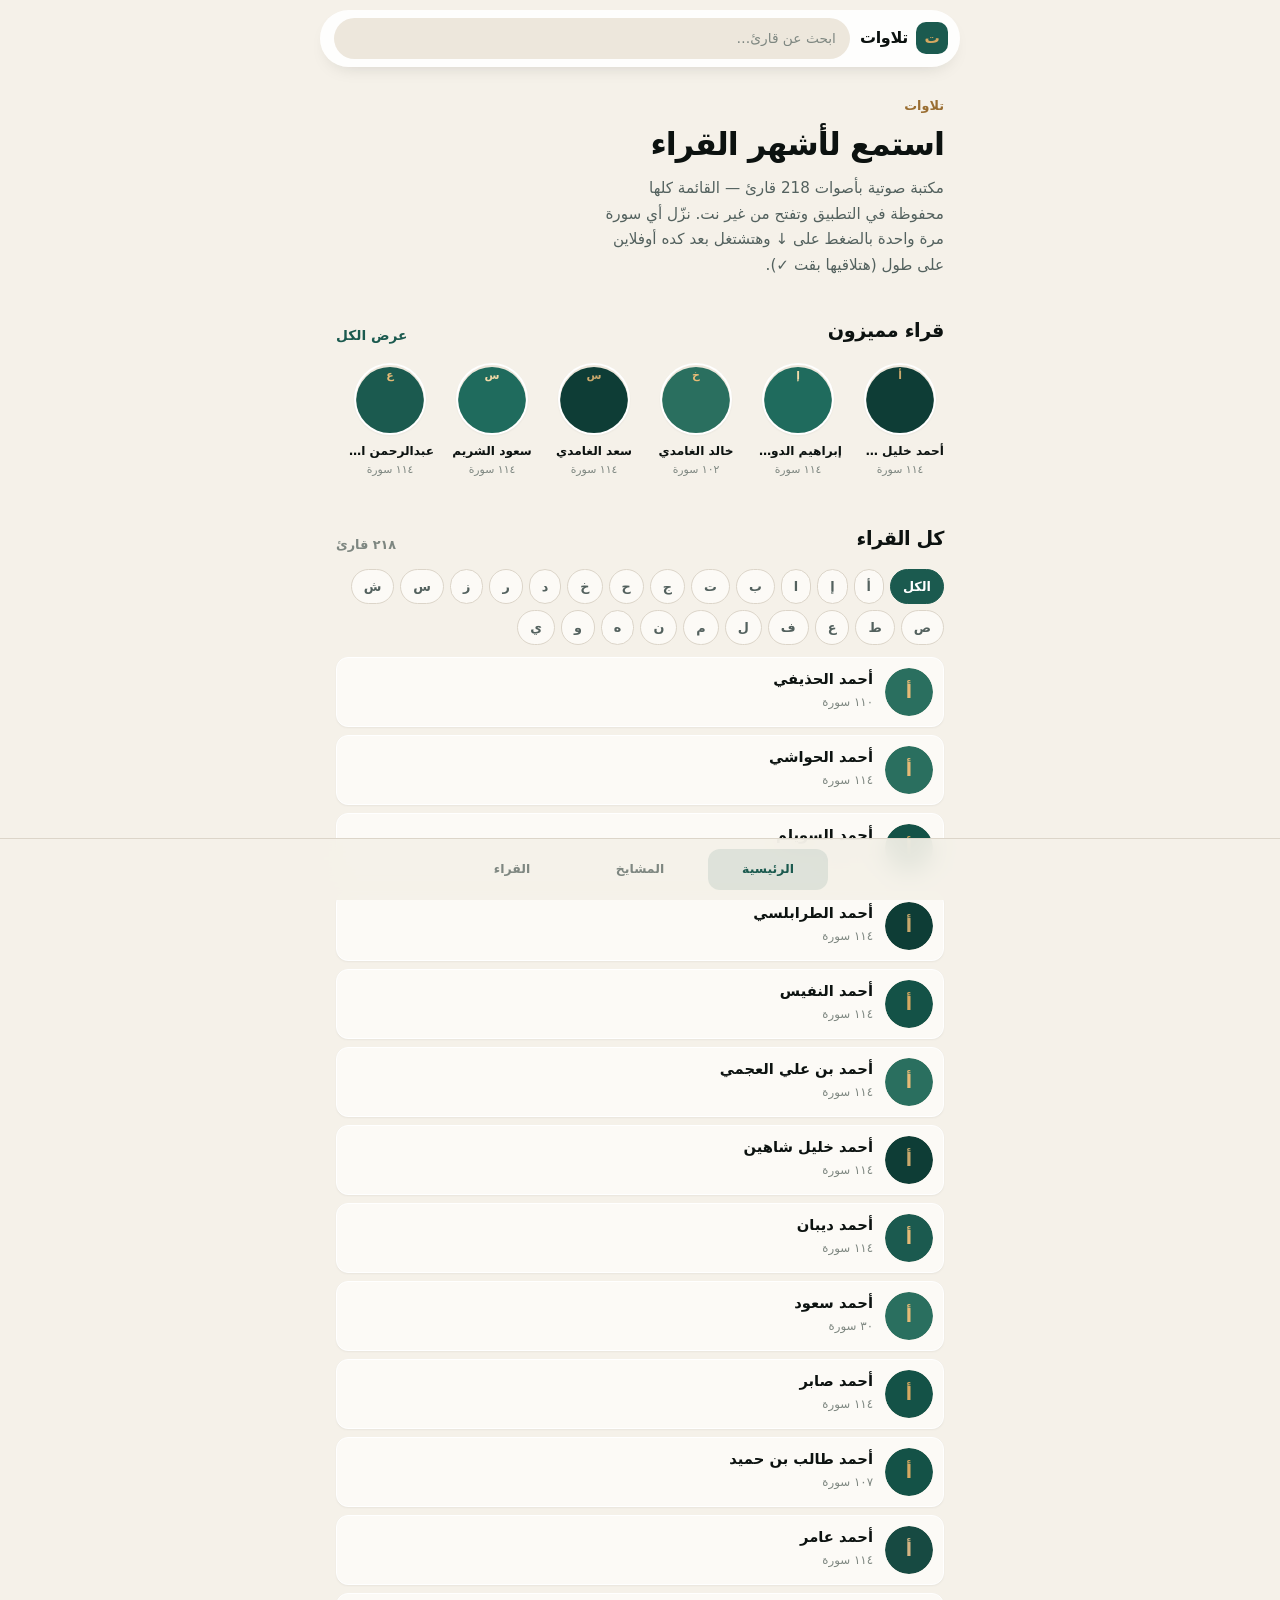
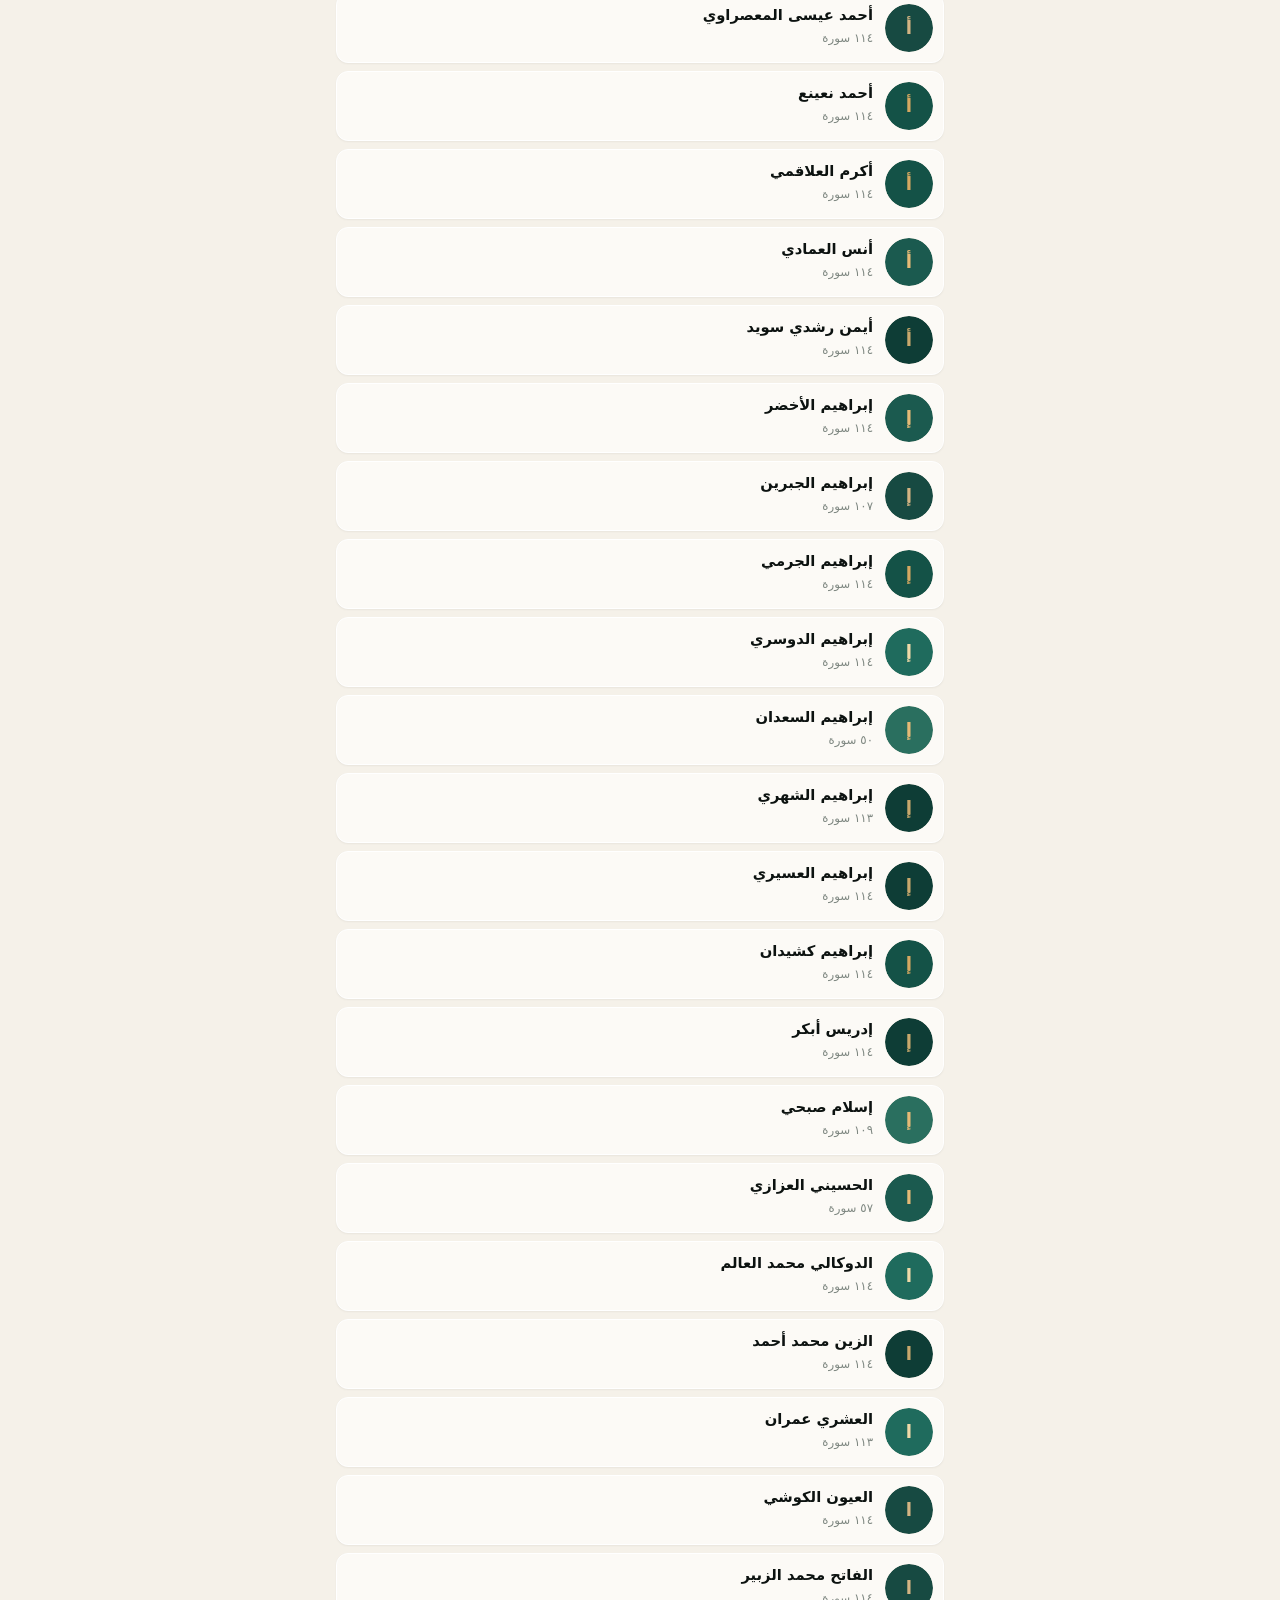
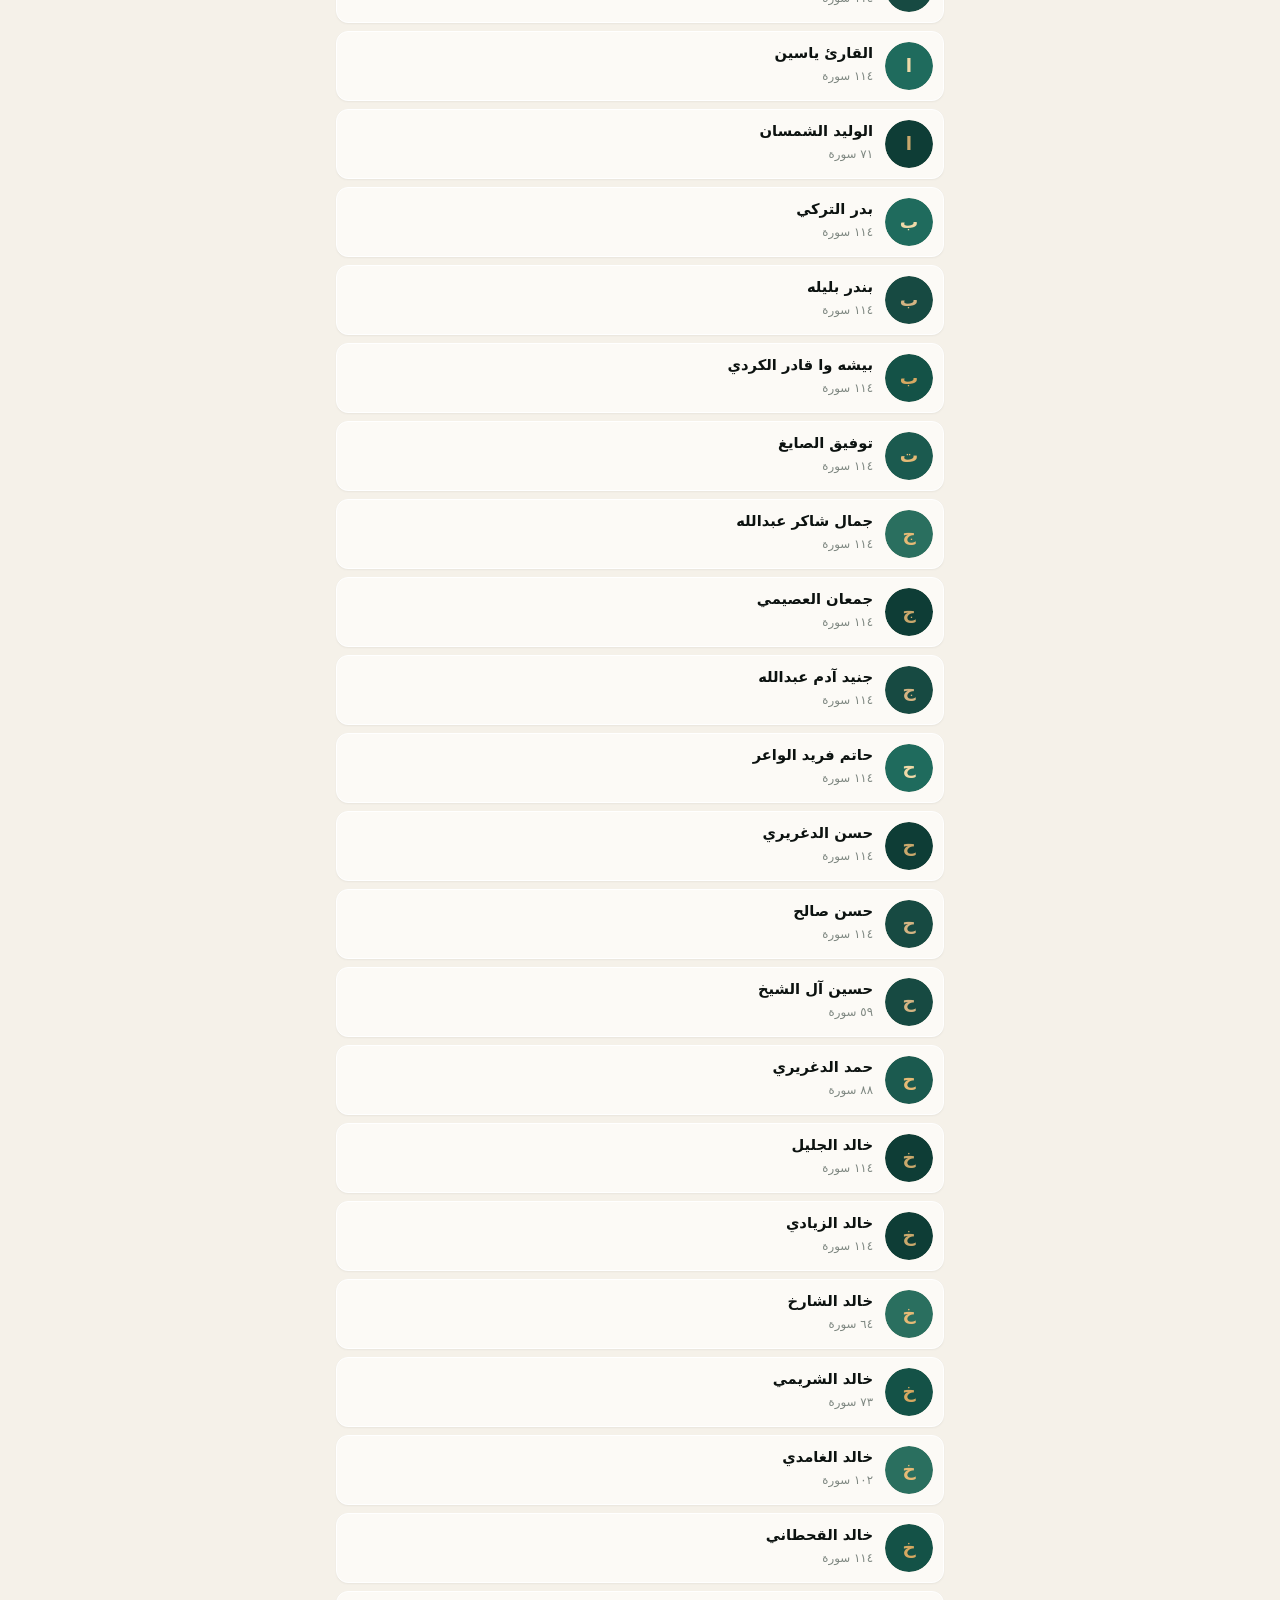
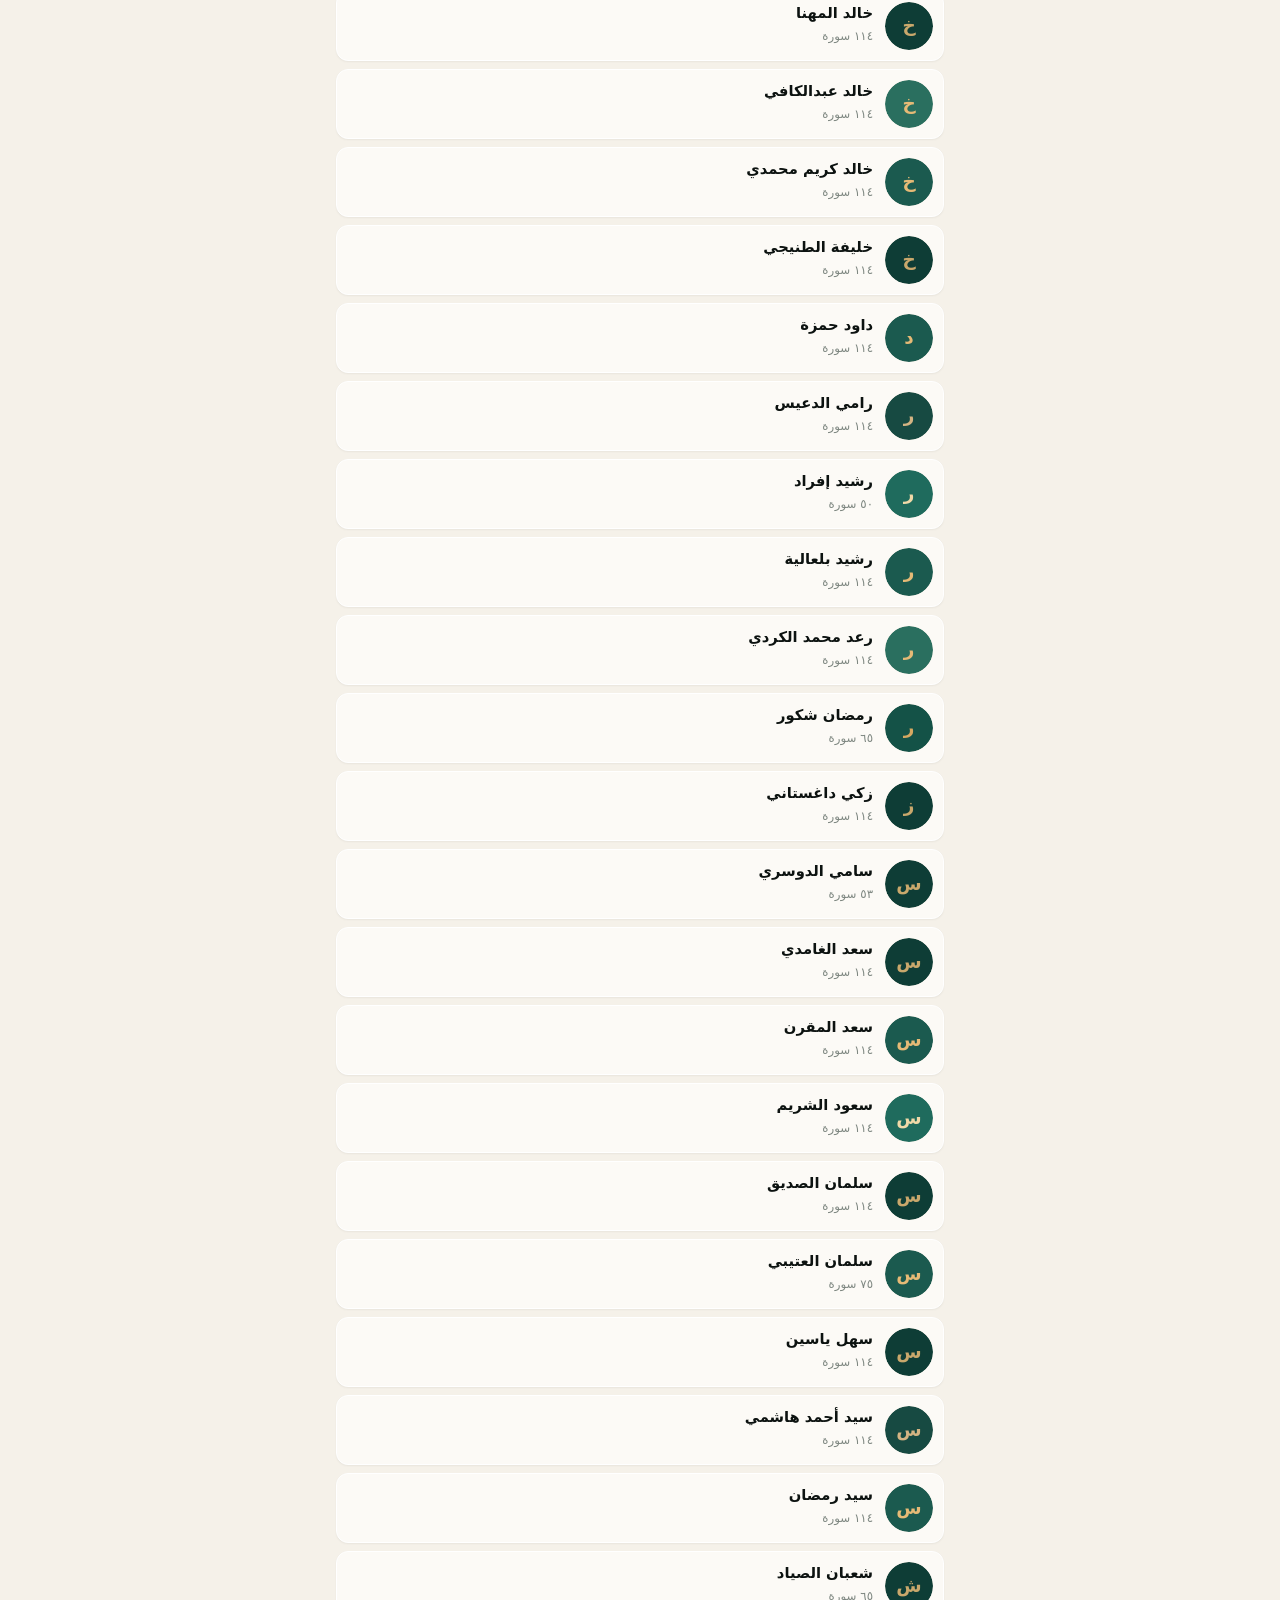
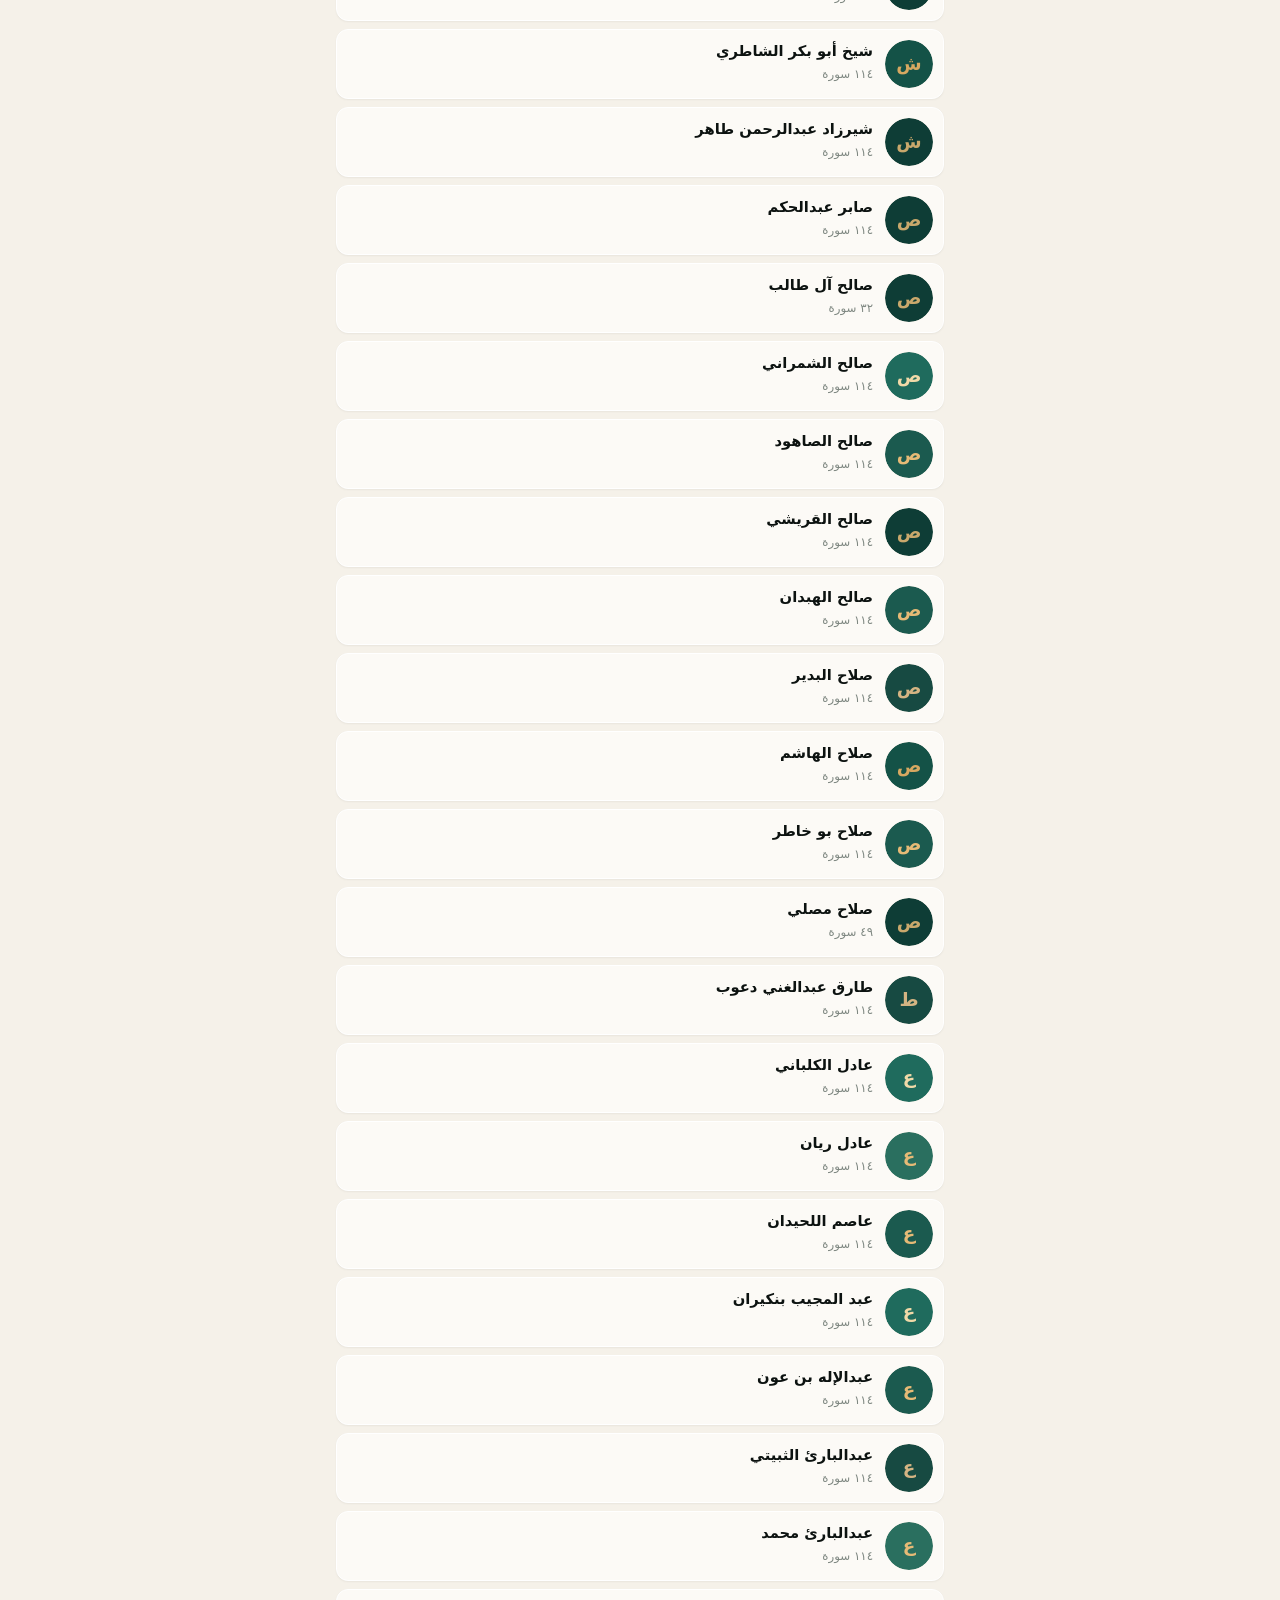
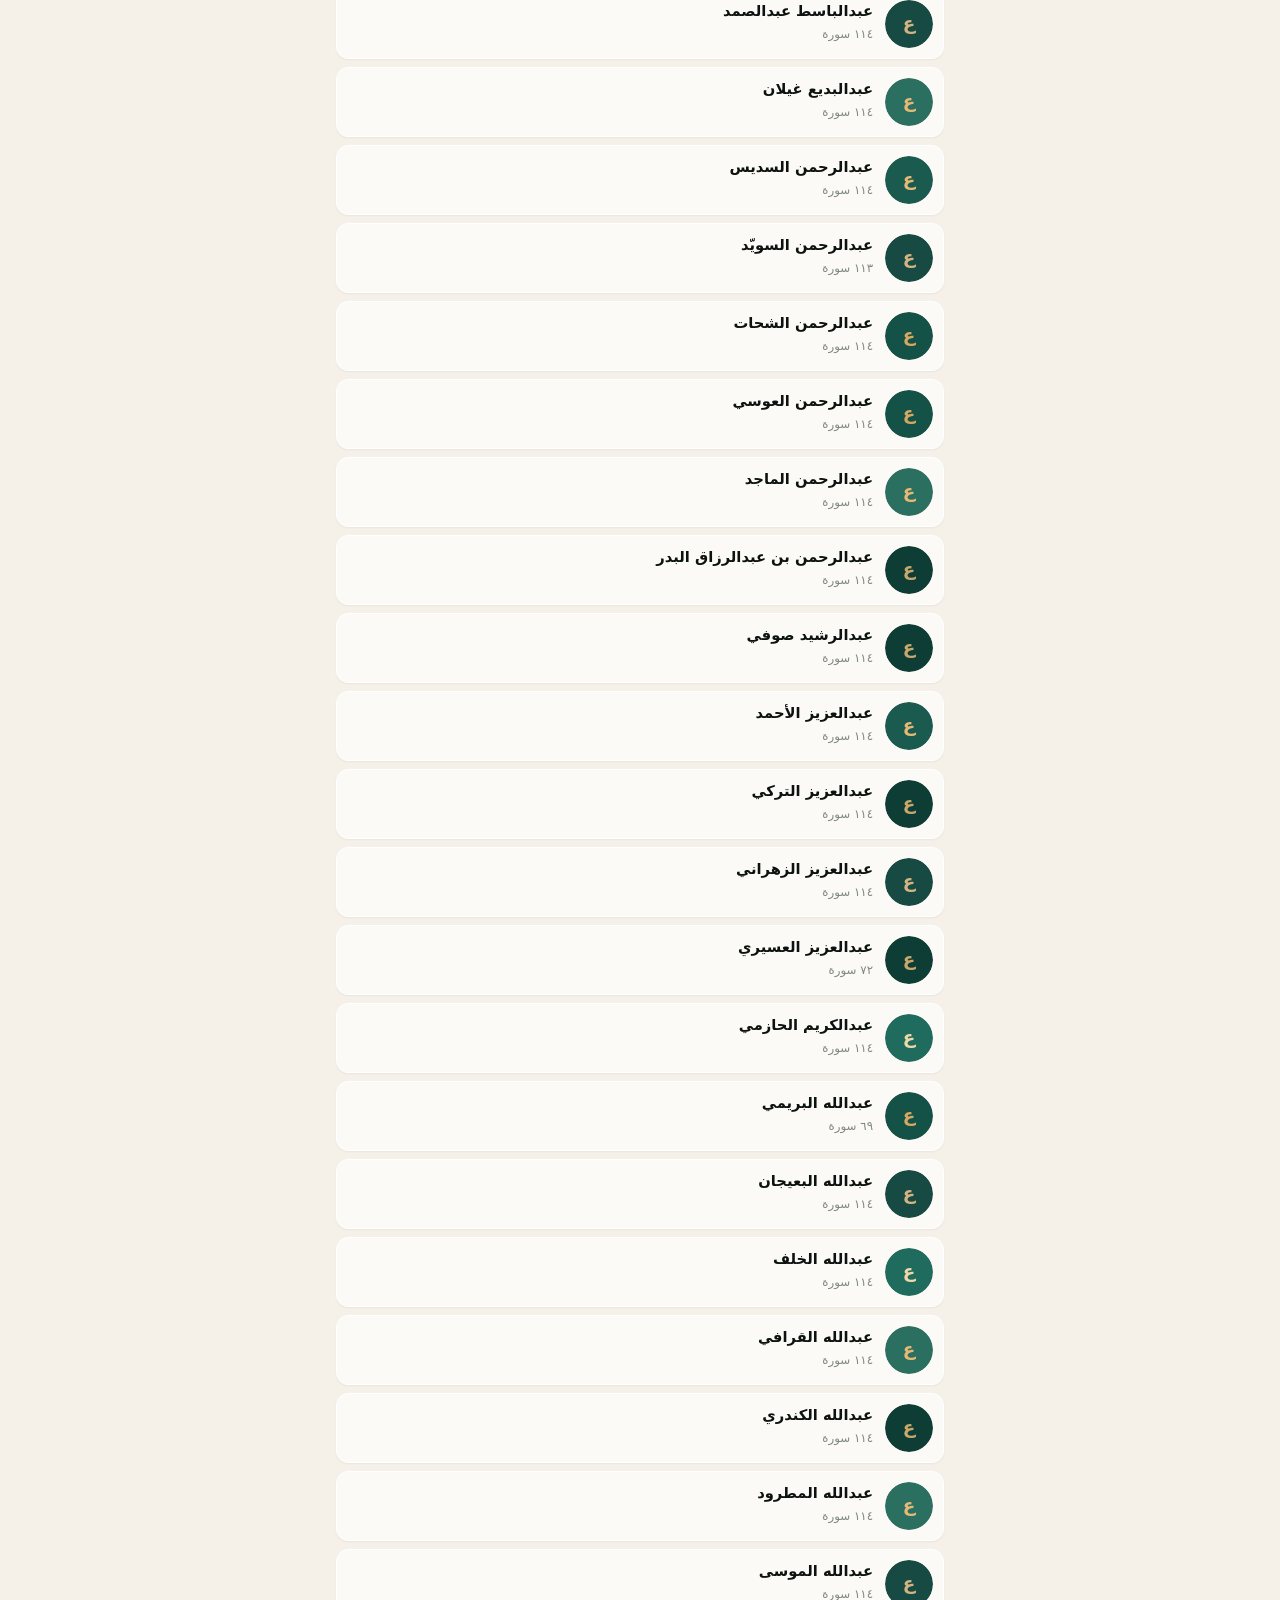
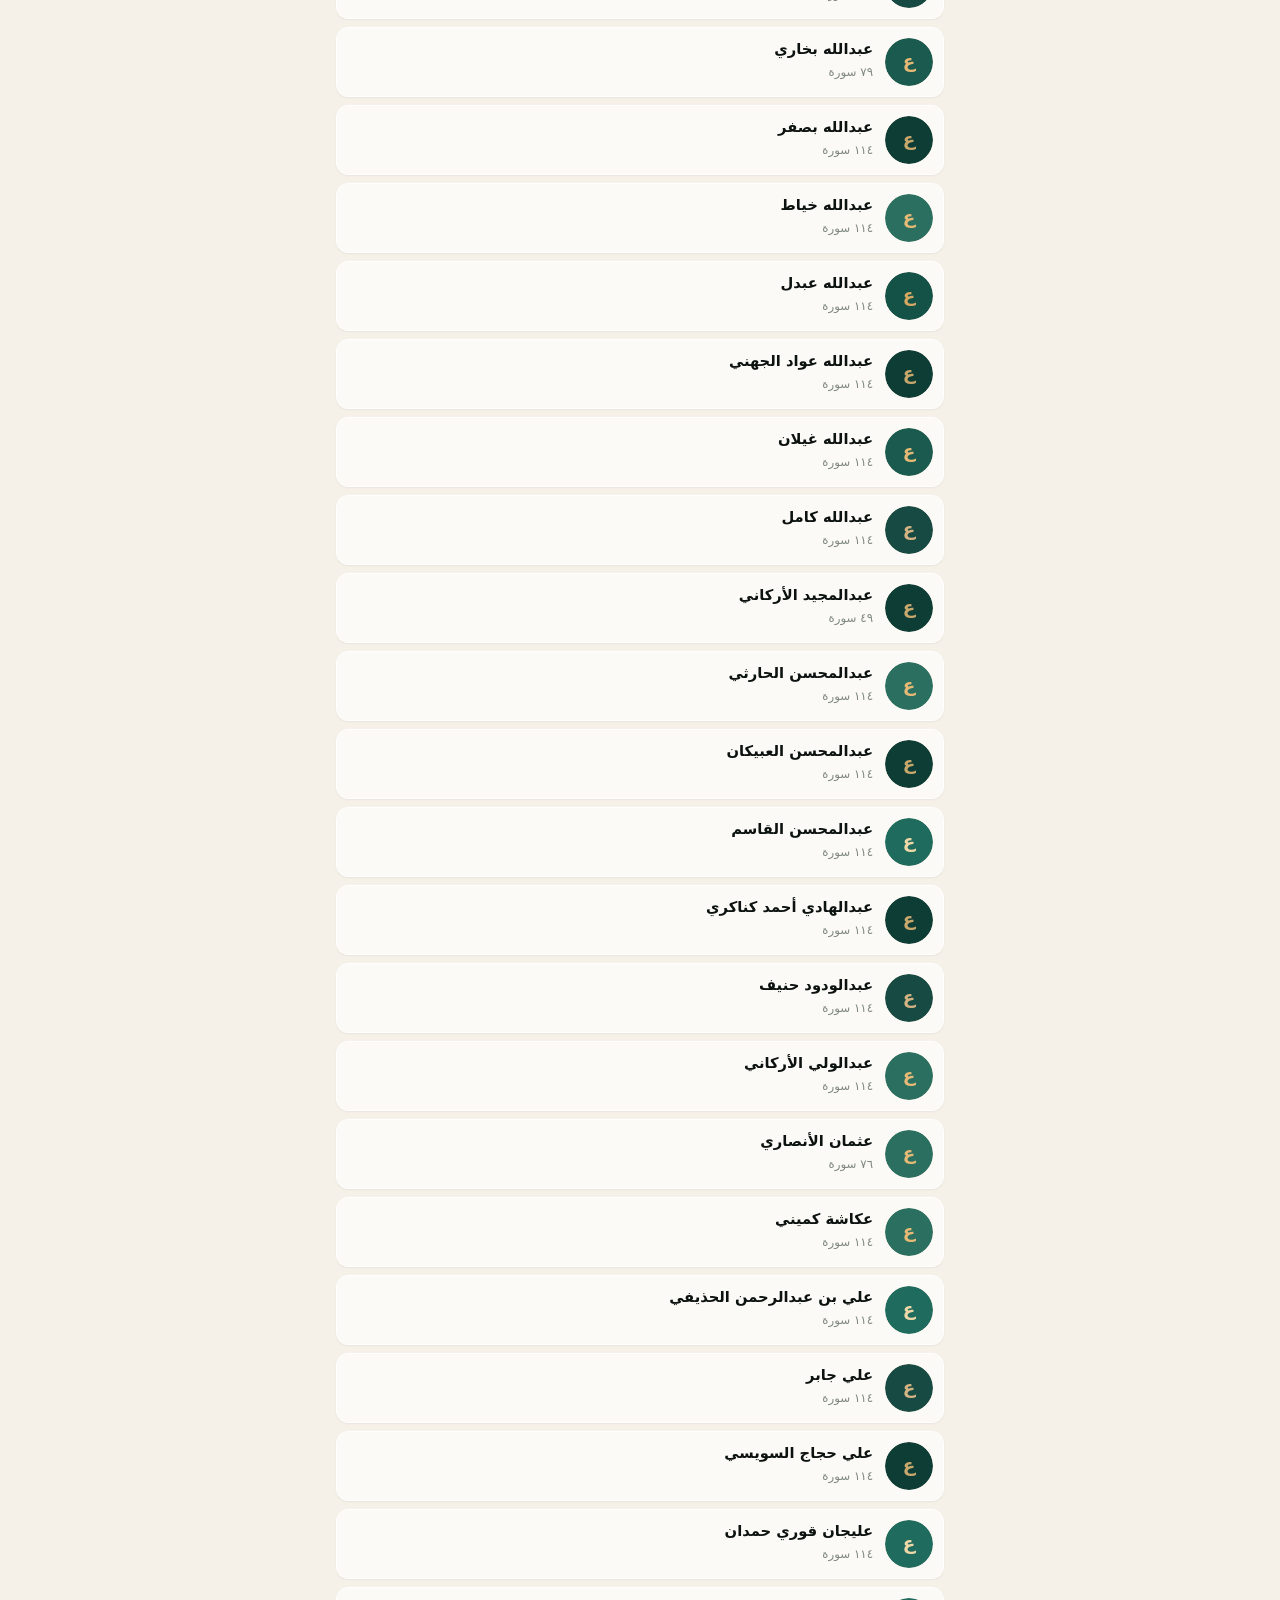
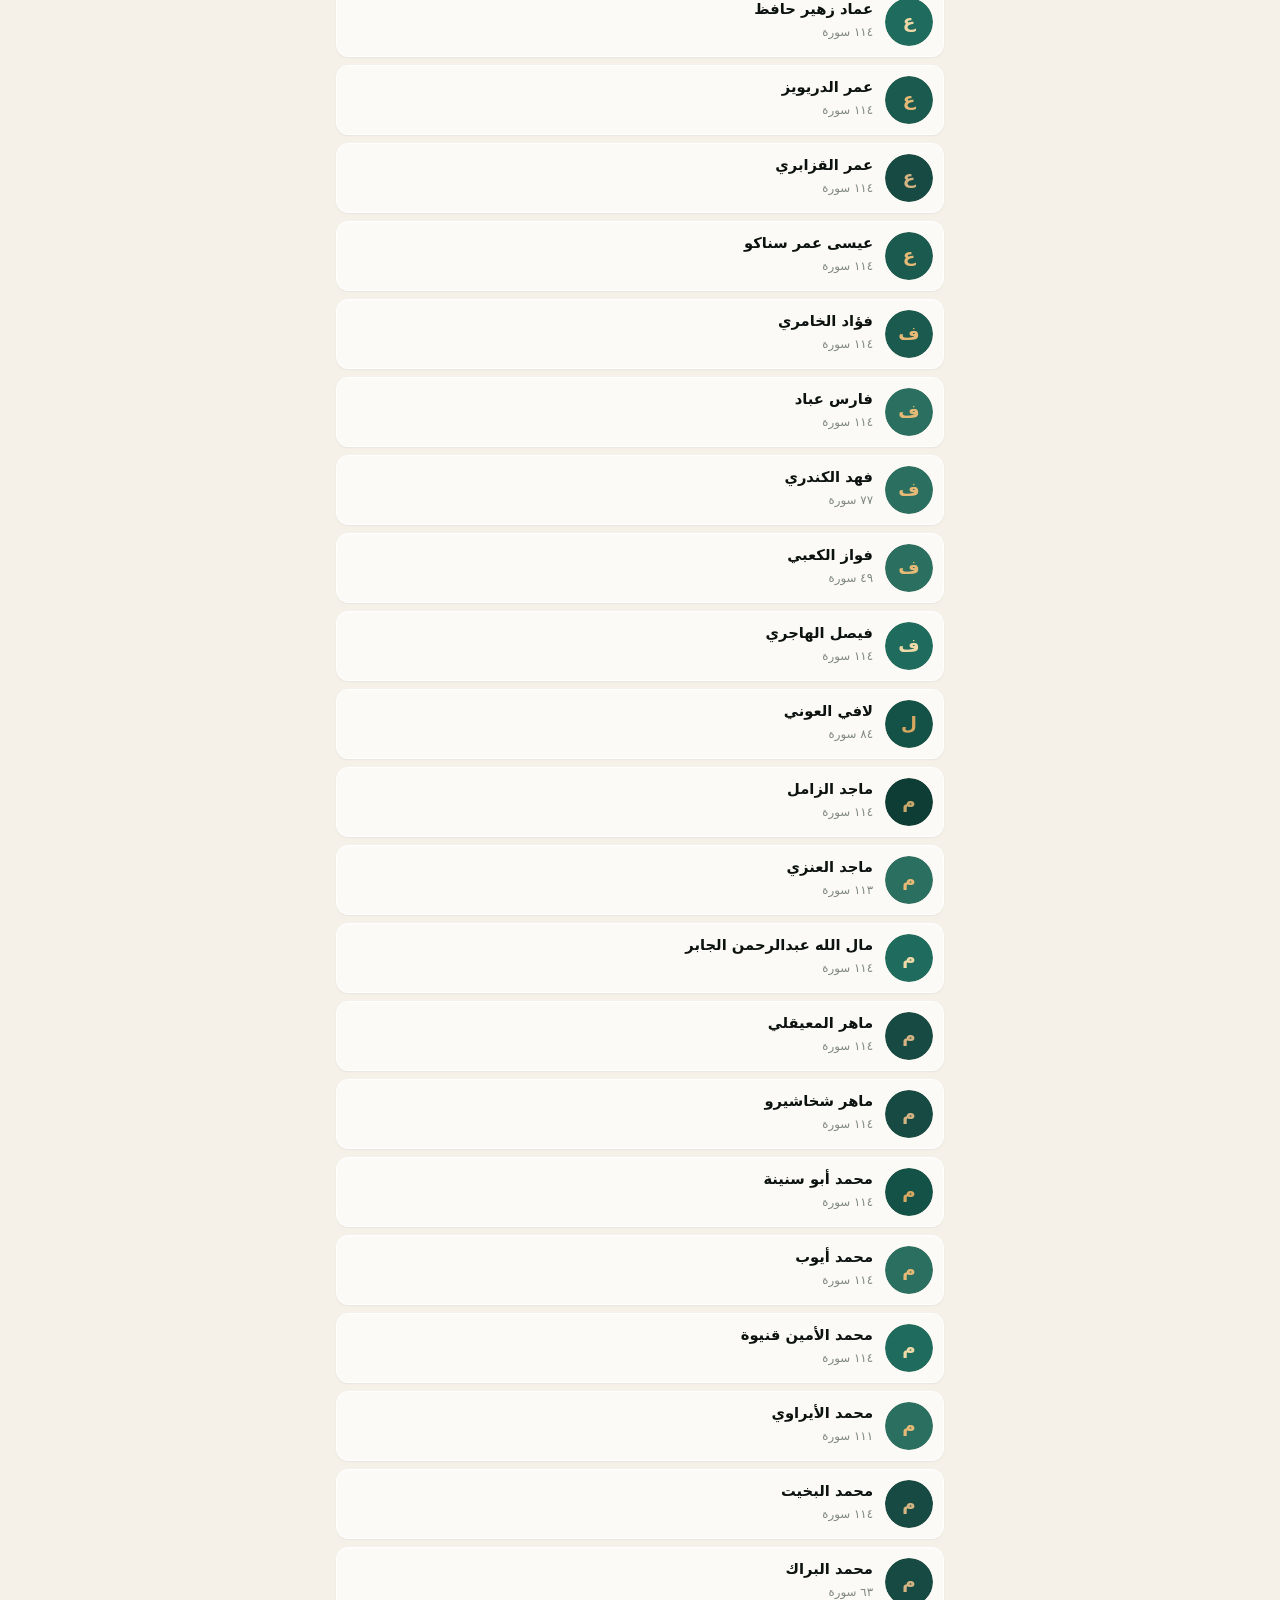
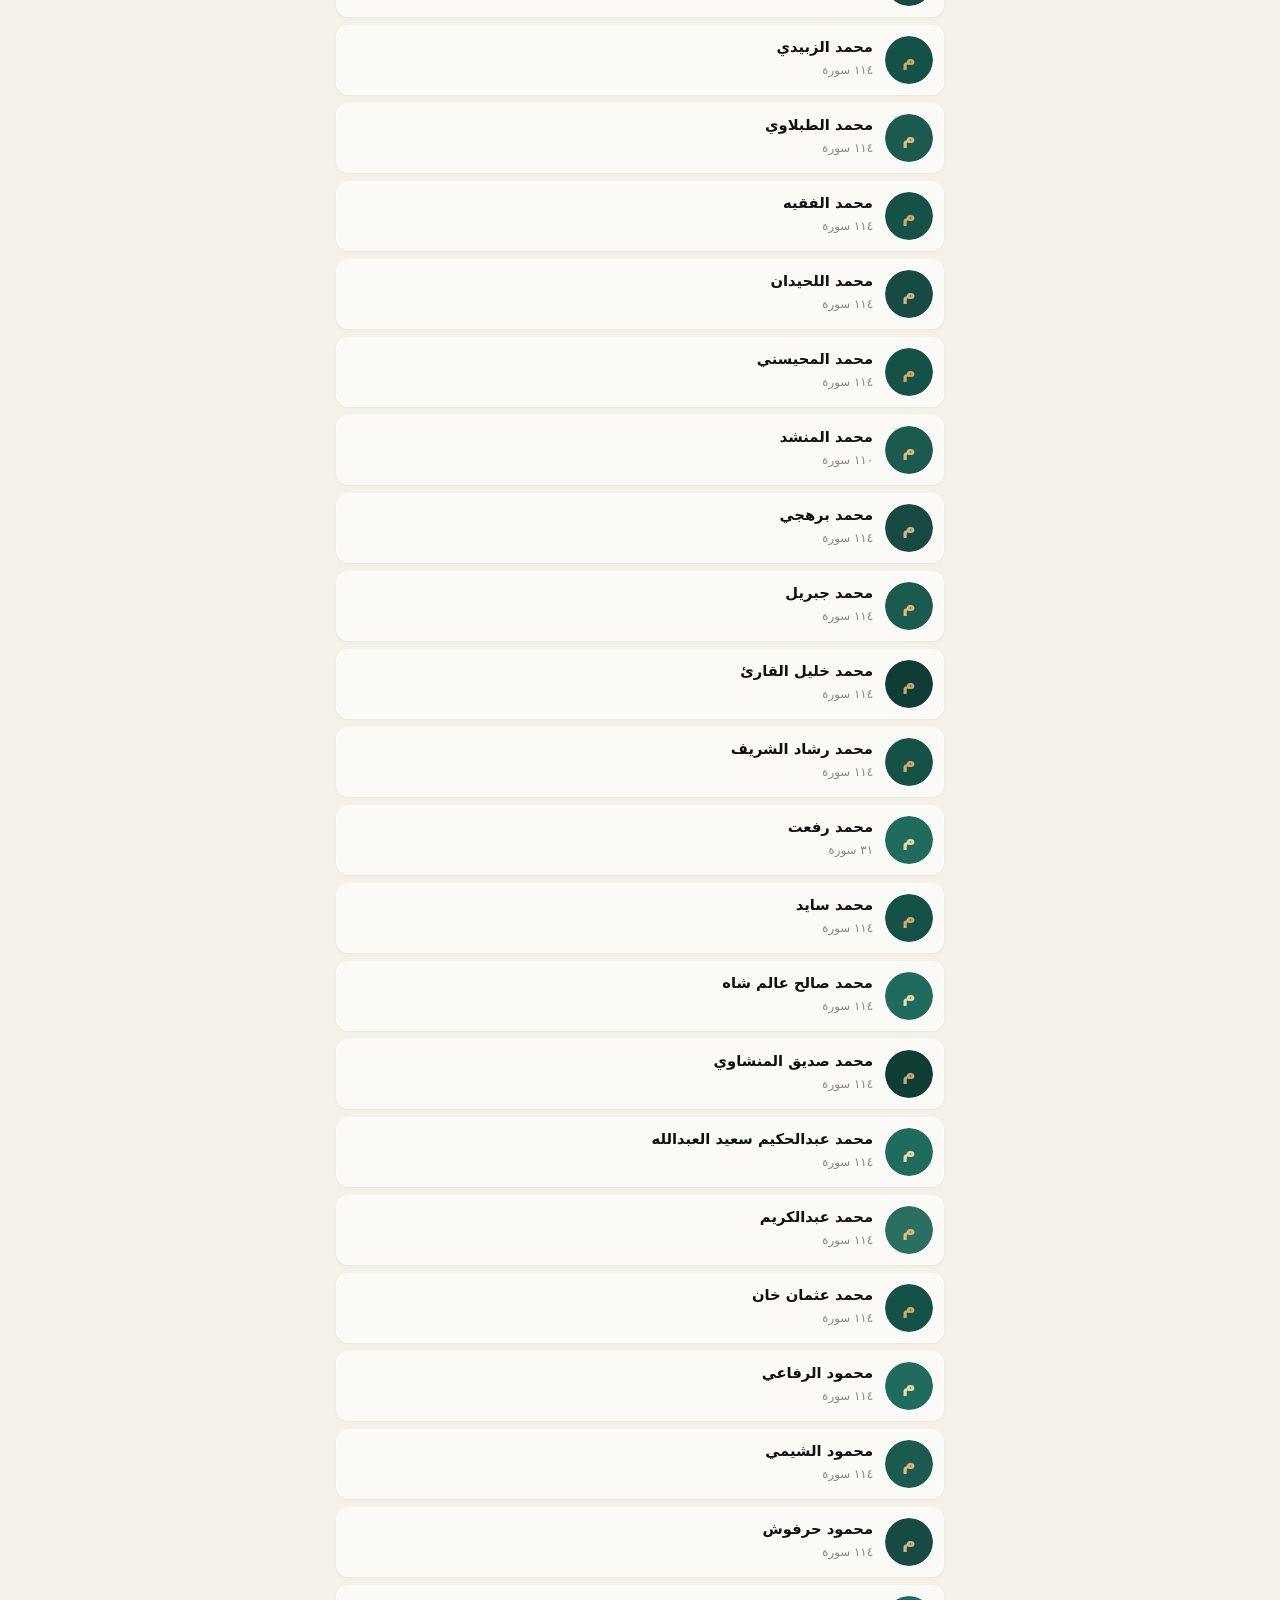
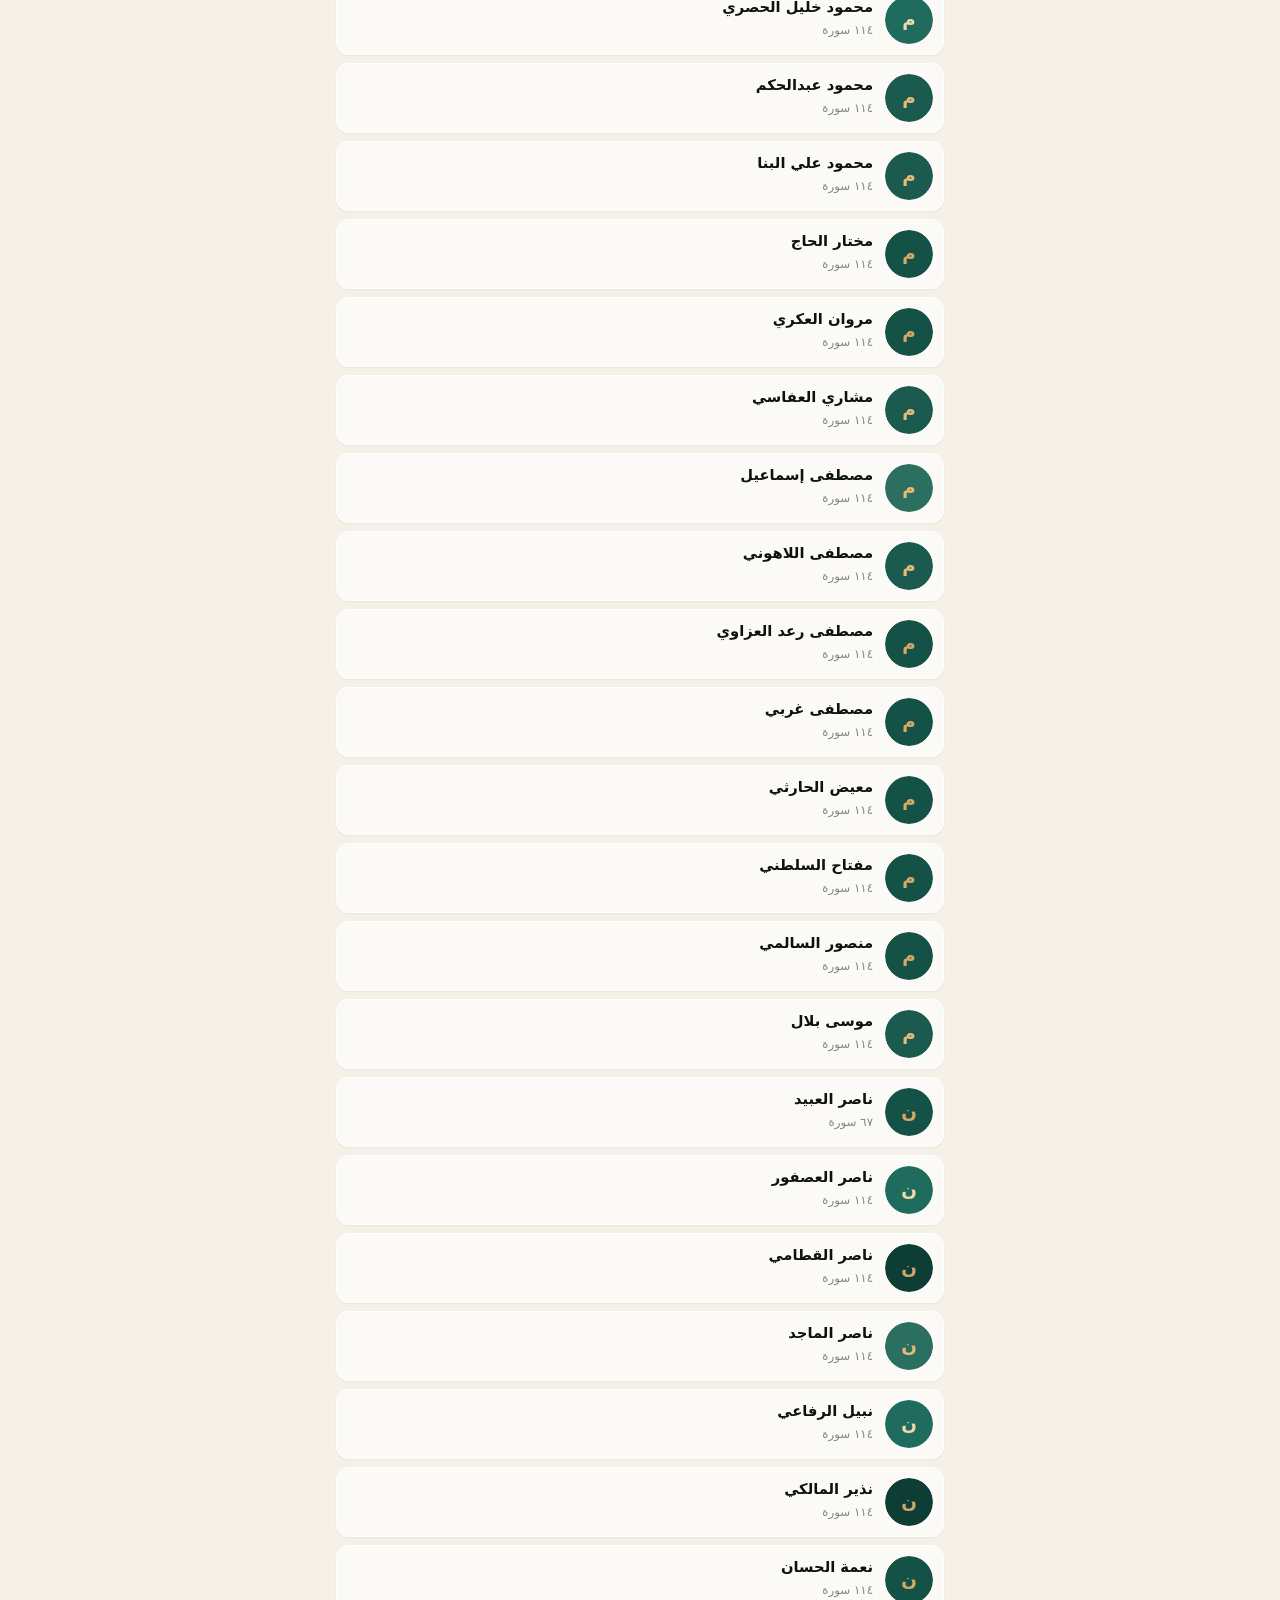
==== commit f657bd46: "Offline-smart: bundled reciters list, per-surah offline download" ====
--- a/index.html
+++ b/index.html
@@ -7,9 +7,6 @@
   <meta name="description" content="تلاوات القرآن الكريم بأصوات القراء" />
   <meta name="theme-color" content="#f5f1e9" />
   <meta name="apple-mobile-web-app-capable" content="yes" />
-  <link rel="preconnect" href="https://fonts.googleapis.com" />
-  <link rel="preconnect" href="https://fonts.gstatic.com" crossorigin />
-  <link href="https://fonts.googleapis.com/css2?family=IBM+Plex+Sans+Arabic:wght@400;500;600;700;800&display=swap" rel="stylesheet" />
   <link rel="stylesheet" href="styles.css" />
 </head>
 <body>
@@ -28,7 +25,7 @@
     <section class="intro">
       <p class="eyebrow">تلاوات</p>
       <h1>استمع لأشهر القراء</h1>
-      <p class="lede">مكتبة صوتية بأصوات القراء، جاهزة للاستماع والتنزيل.</p>
+      <p class="lede">مكتبة صوتية بأصوات 218 قارئ — القائمة كلها محفوظة في التطبيق وتفتح من غير نت. نزّل أي سورة مرة واحدة بالضغط على ↓ وهتشتغل بعد كده أوفلاين على طول (هتلاقيها بقت ✓).</p>
     </section>
 
     <section class="section" id="favs" hidden>
@@ -59,7 +56,7 @@
   </main>
 
   <footer class="foot">
-    <p>تلاوات · الصوت من مصادر عامة</p>
+    <p>تلاوات · يعمل أوفلاين للسور المحفوظة · الصوت من mp3quran.net</p>
   </footer>
 
   <nav class="bottom-nav" aria-label="التنقل">
--- a/styles.css
+++ b/styles.css
@@ -20,7 +20,7 @@
   --radius-sm: 12px;
   --pill: 999px;
   --tab-h: 64px;
-  --font: "IBM Plex Sans Arabic", system-ui, sans-serif;
+  --font: system-ui, "Segoe UI", Tahoma, Arial, sans-serif;
   --max: 640px;
 }
 
@@ -510,3 +510,9 @@
   font-size: 1rem;
   background: color-mix(in srgb, var(--brand) 8%, transparent);
 }
+
+.avatar-letter{width:100%;height:100%;display:grid;place-items:center;font-weight:800;font-size:1.6rem;border-radius:50%;}
+.card-avatar .avatar-letter{font-size:1.15rem;}
+.profile-photo .avatar-letter{font-size:3.2rem;}
+.sr-dl.downloaded{background:var(--brand);color:#fff;}
+button.sr-dl{border:0;cursor:pointer;font-family:inherit;}
